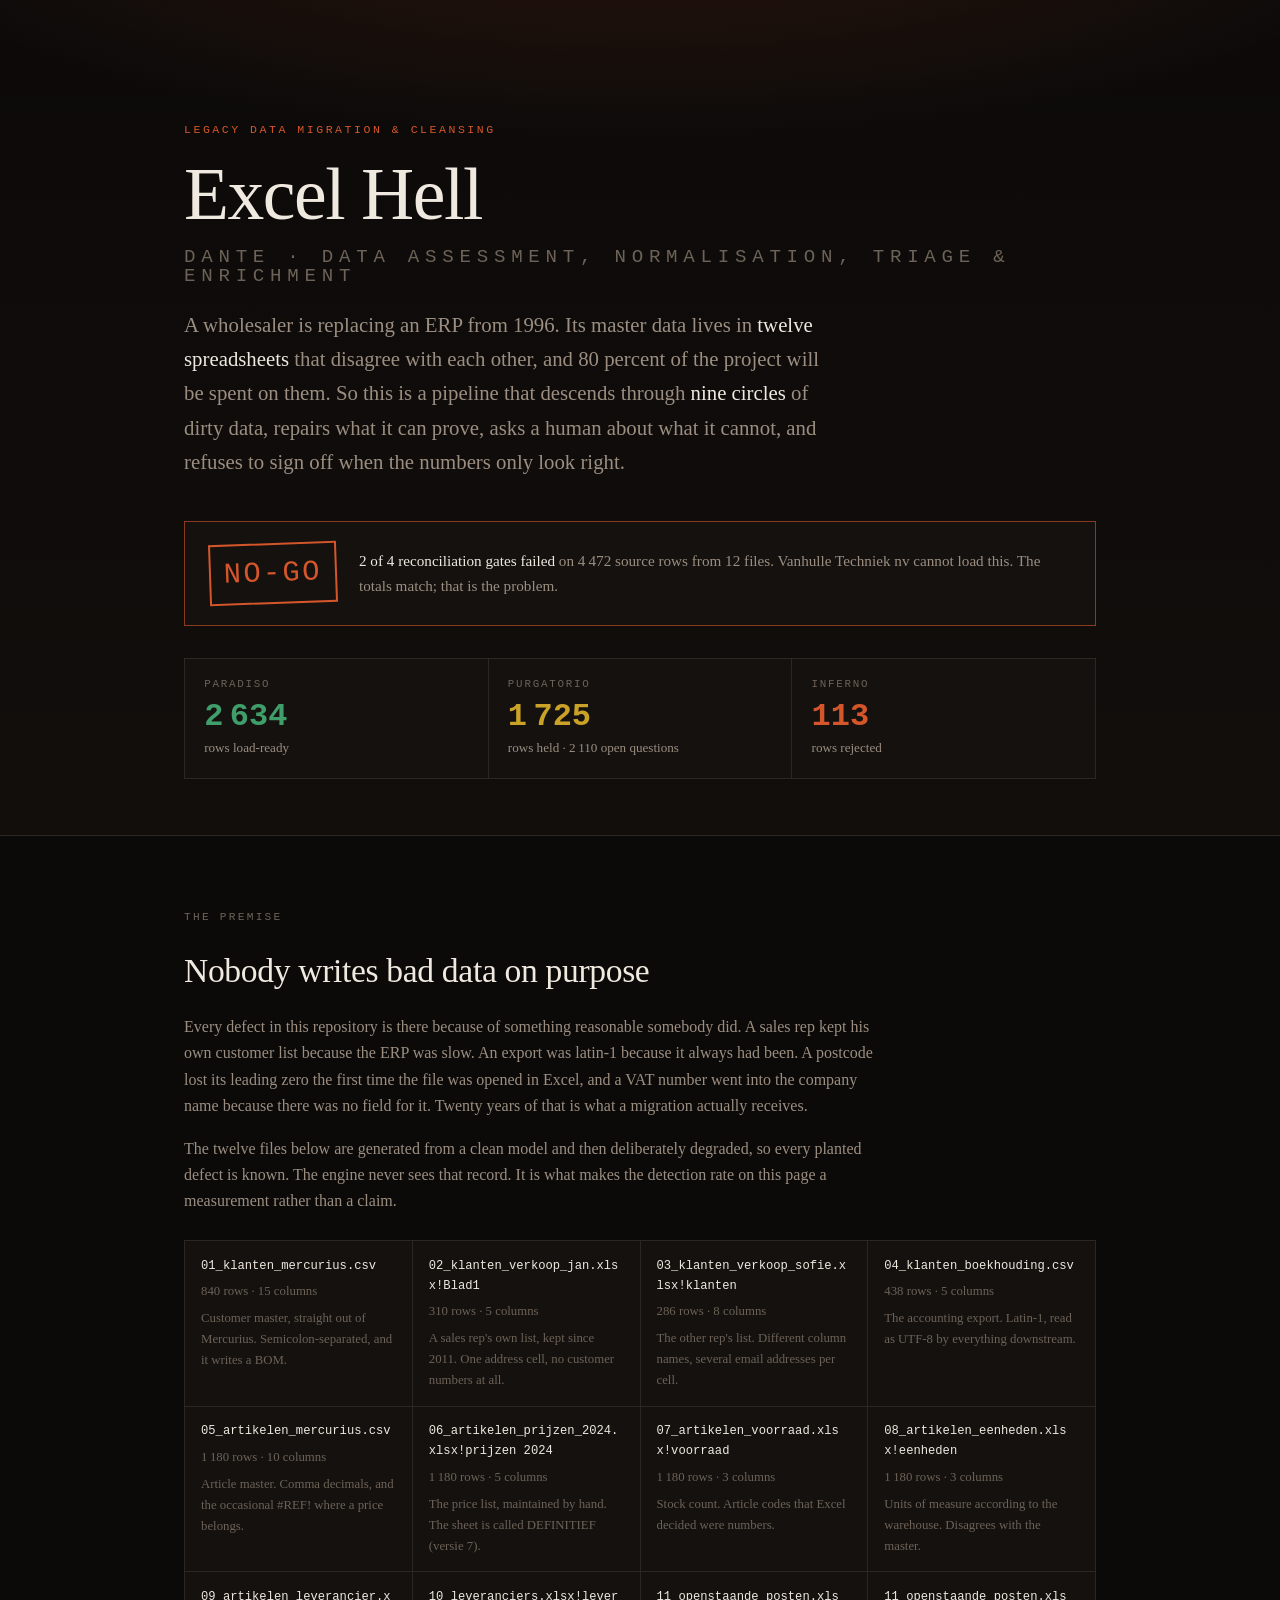
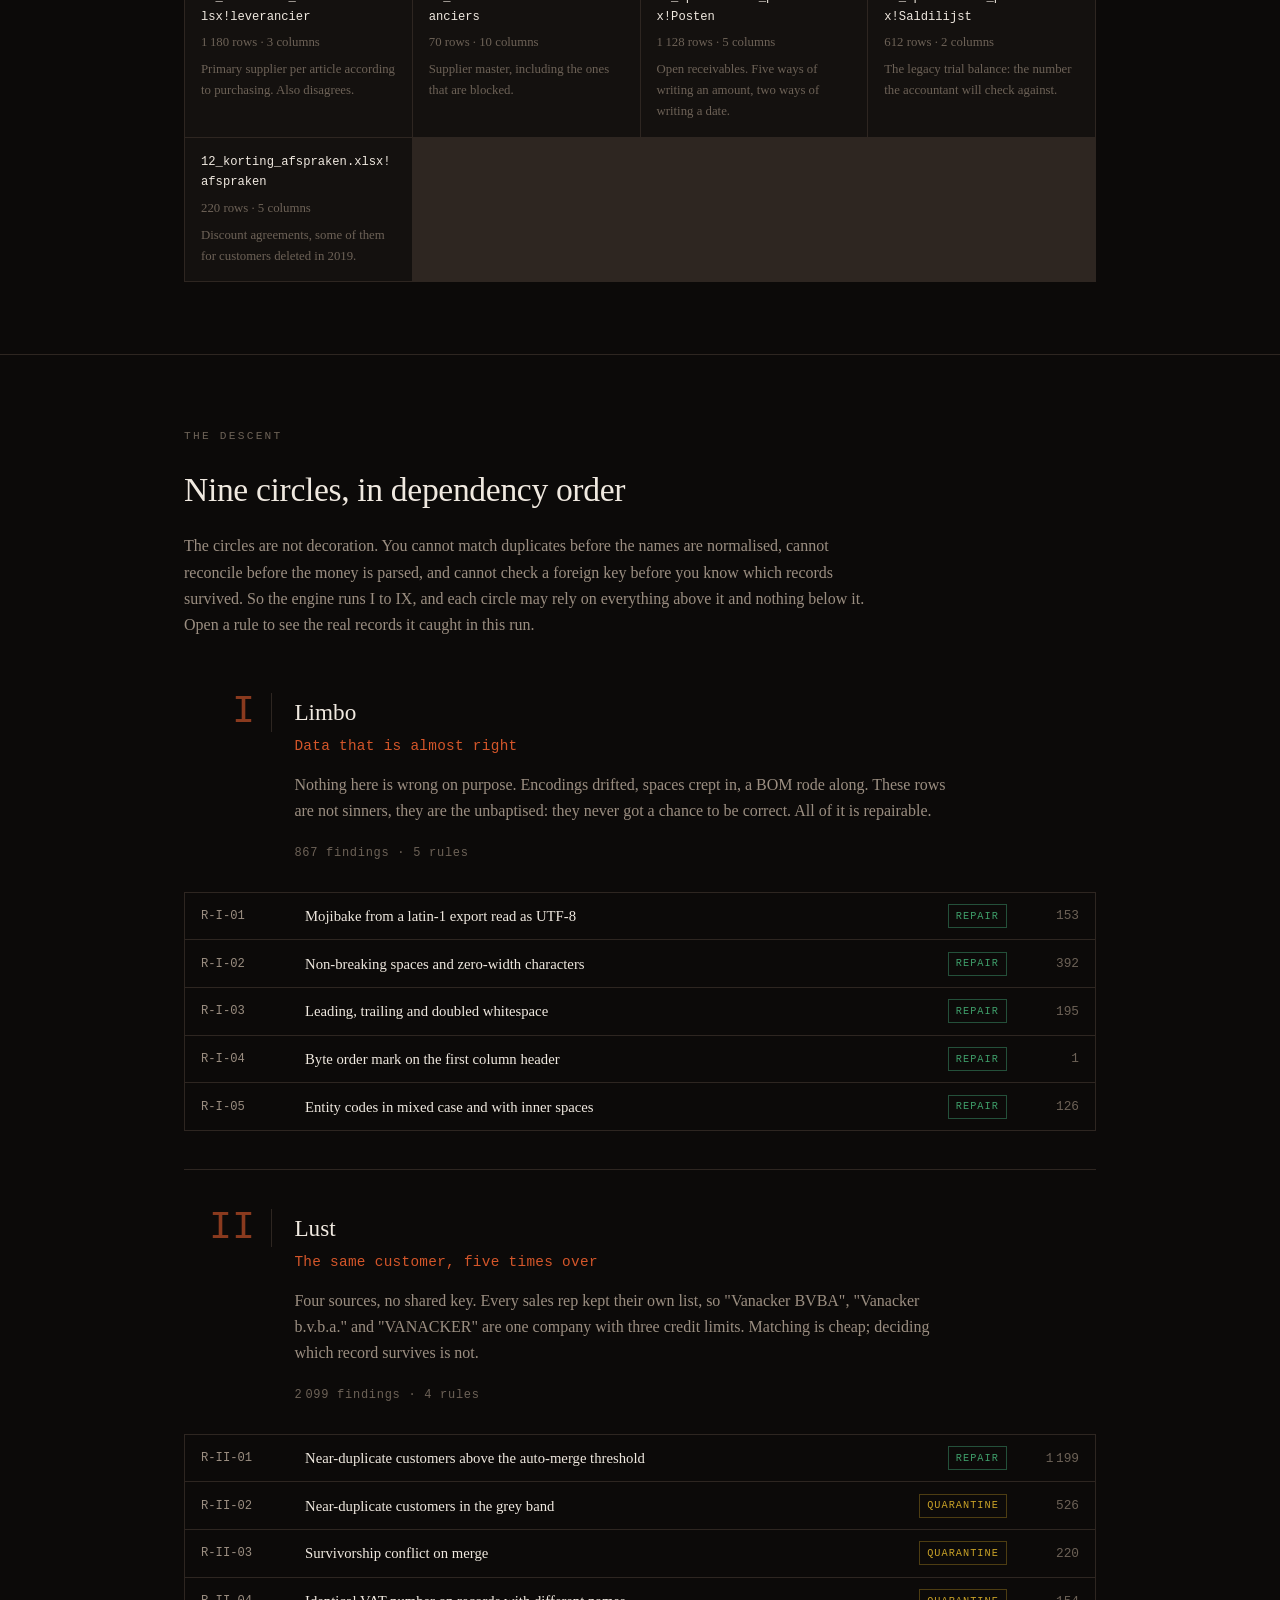
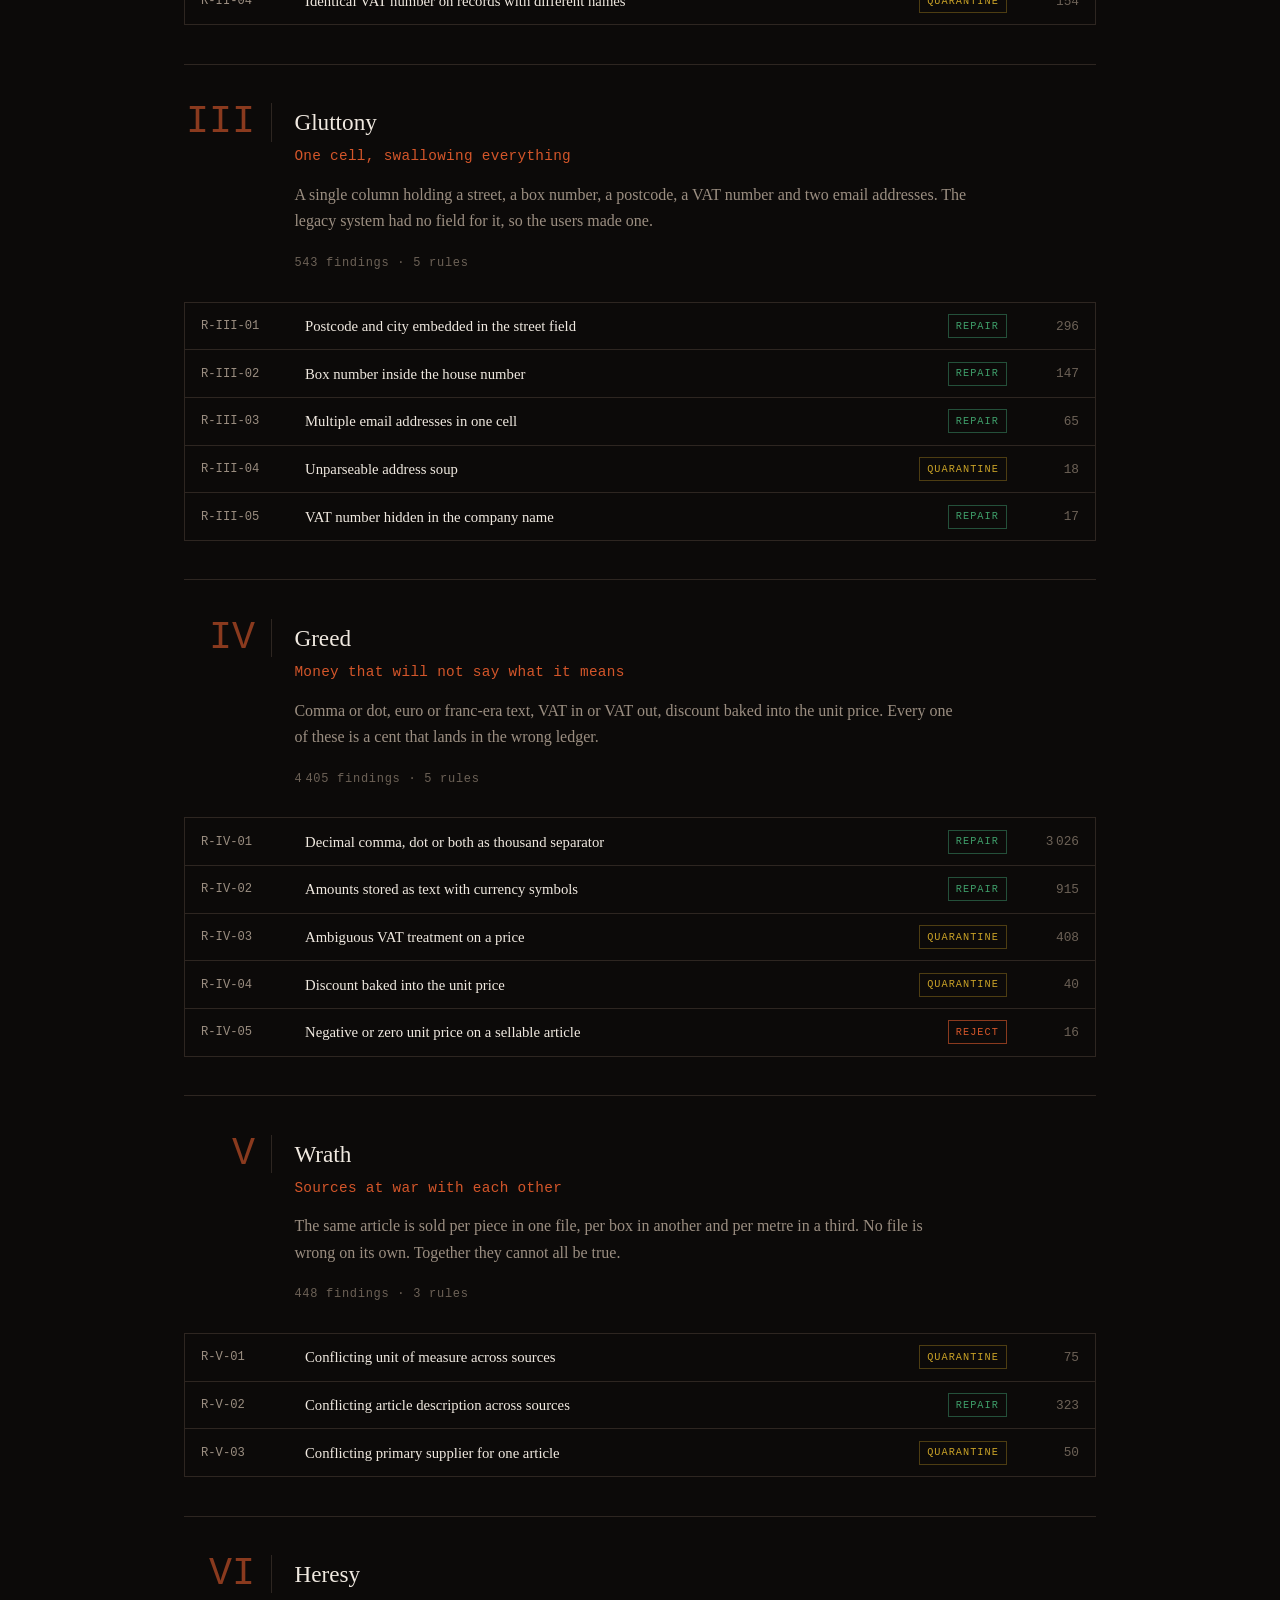
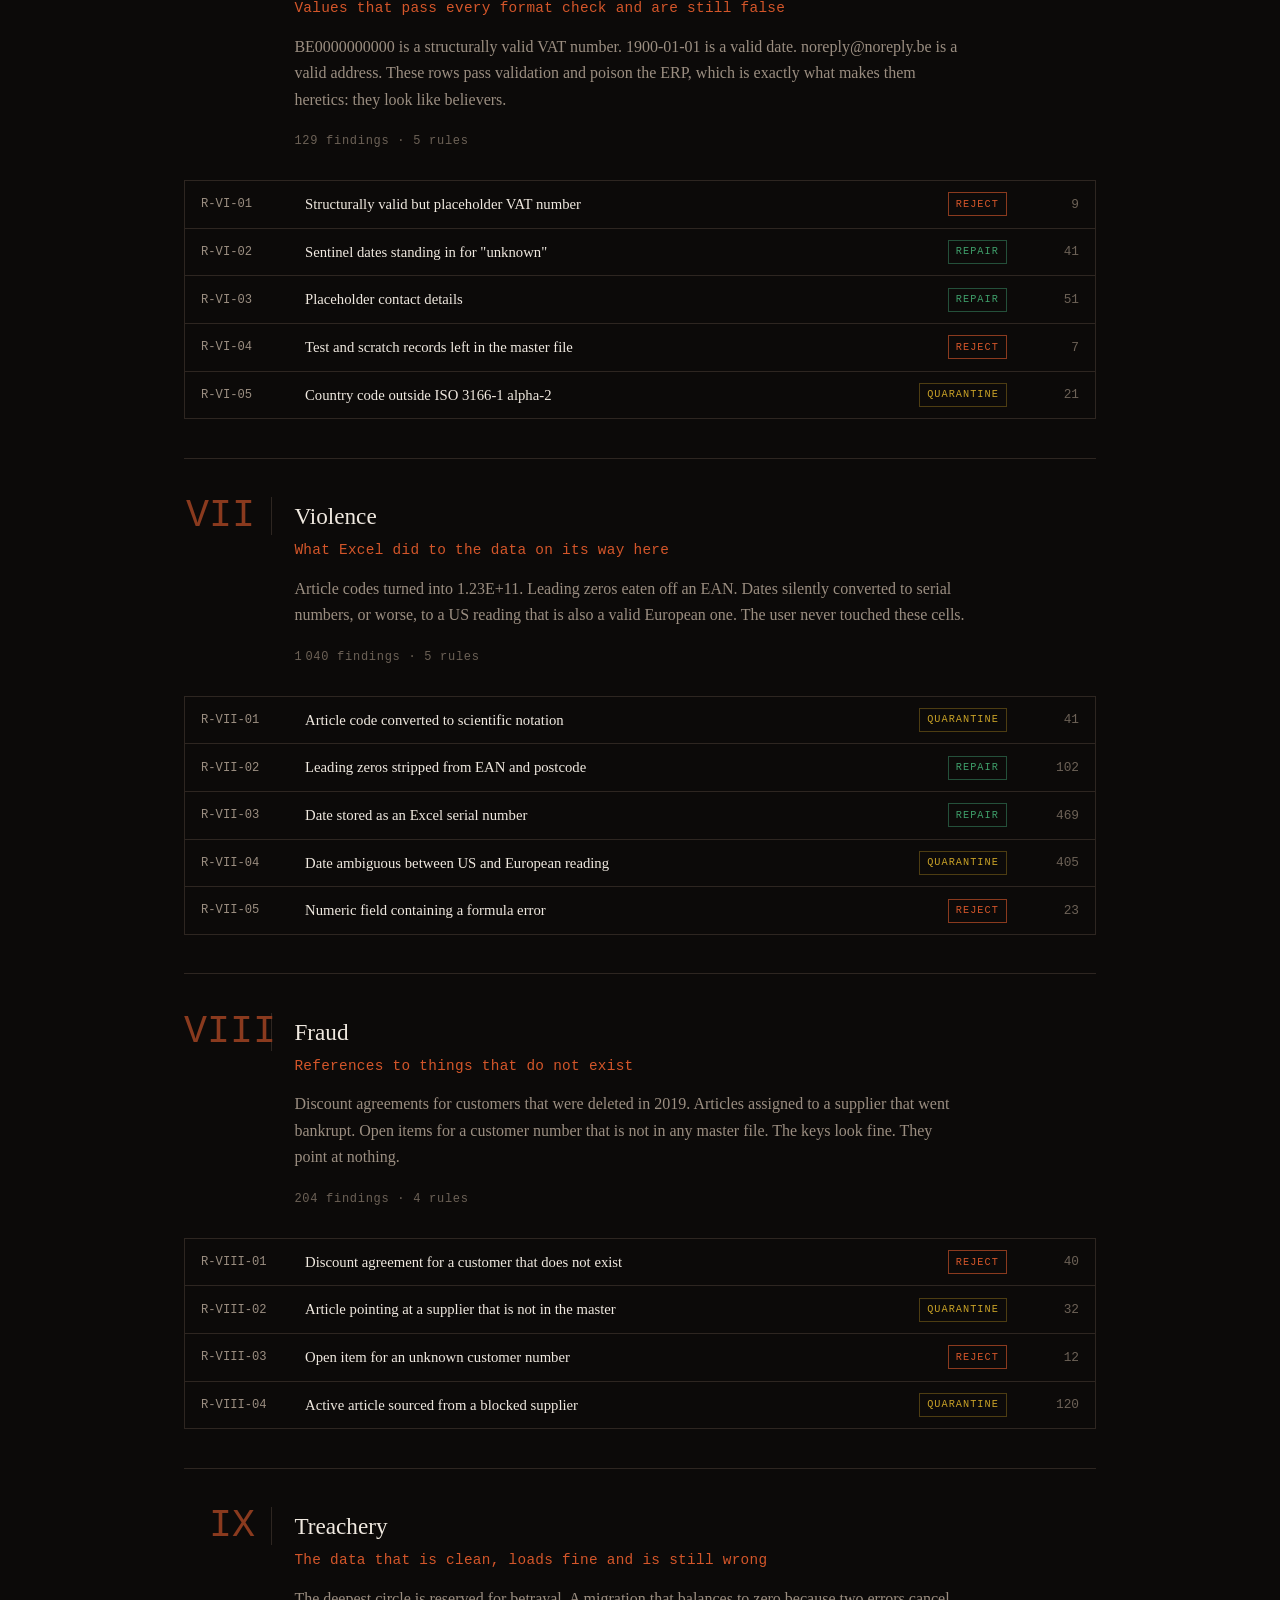
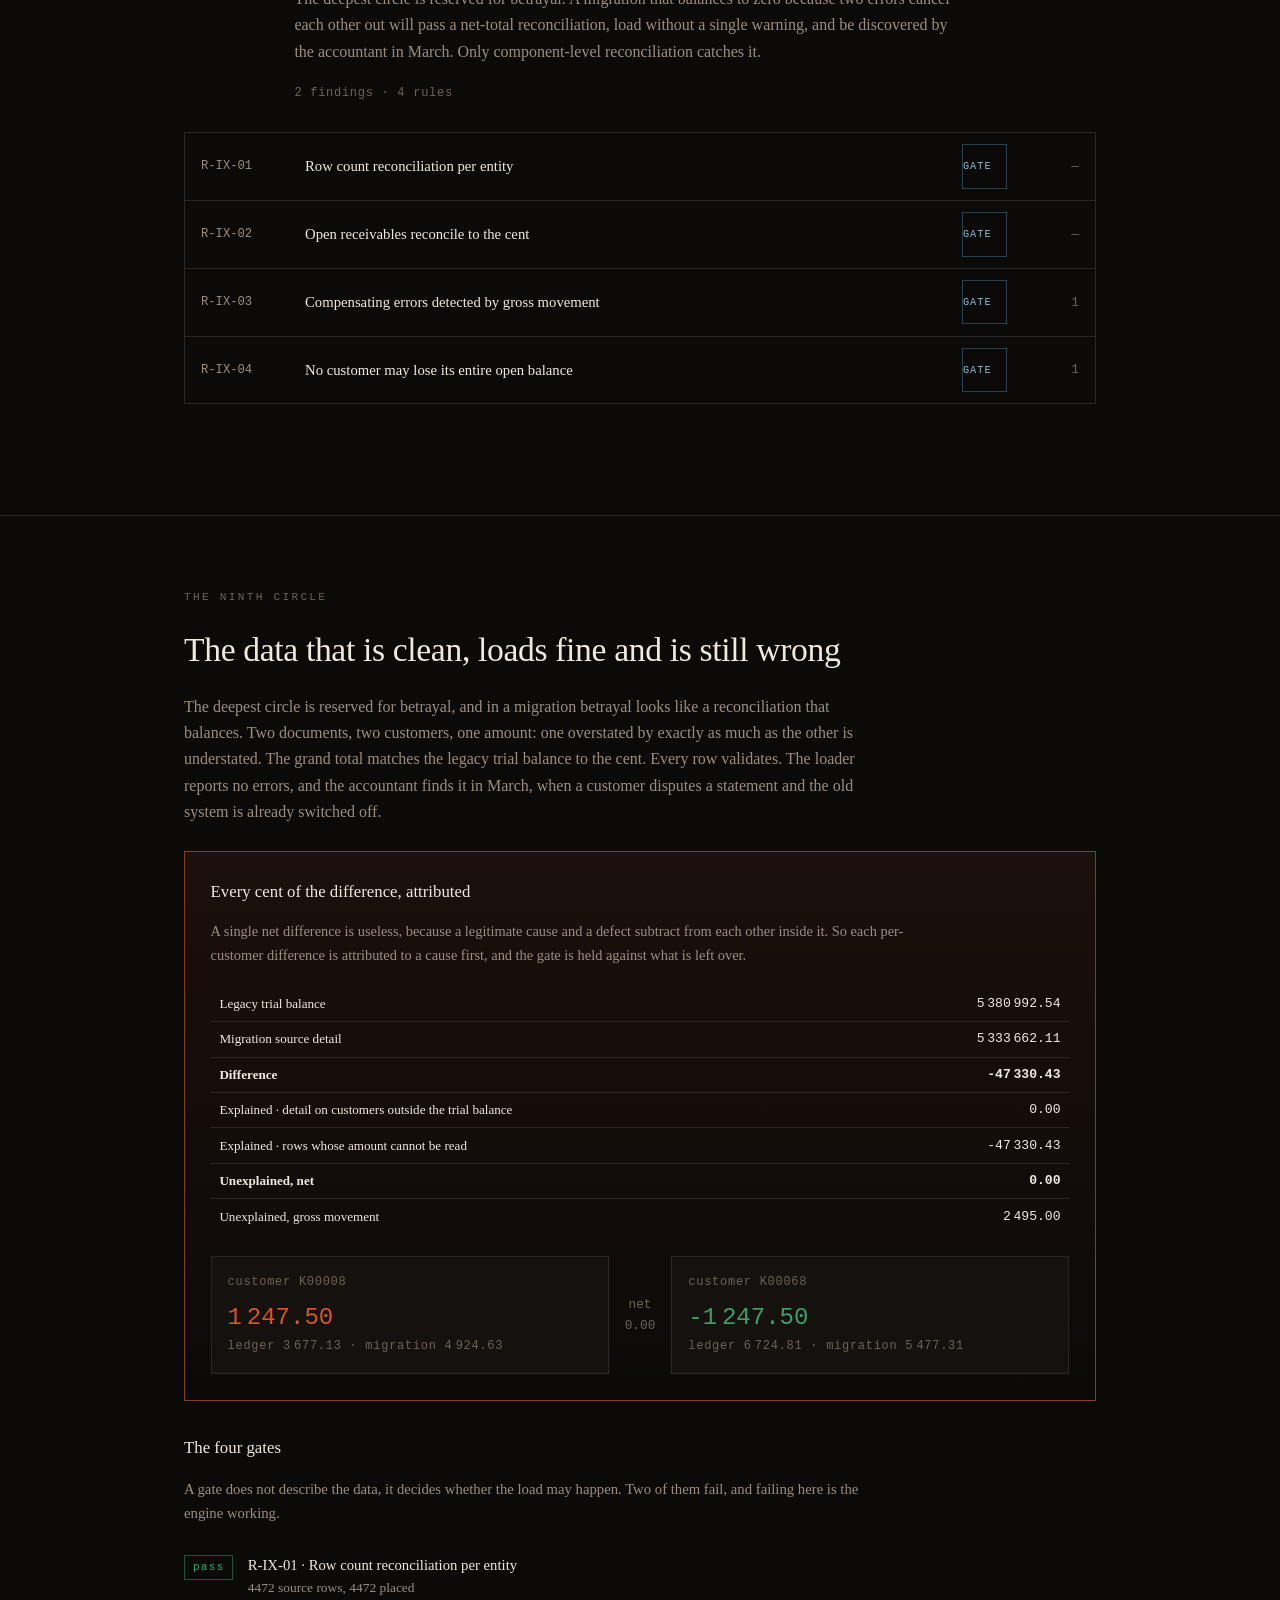
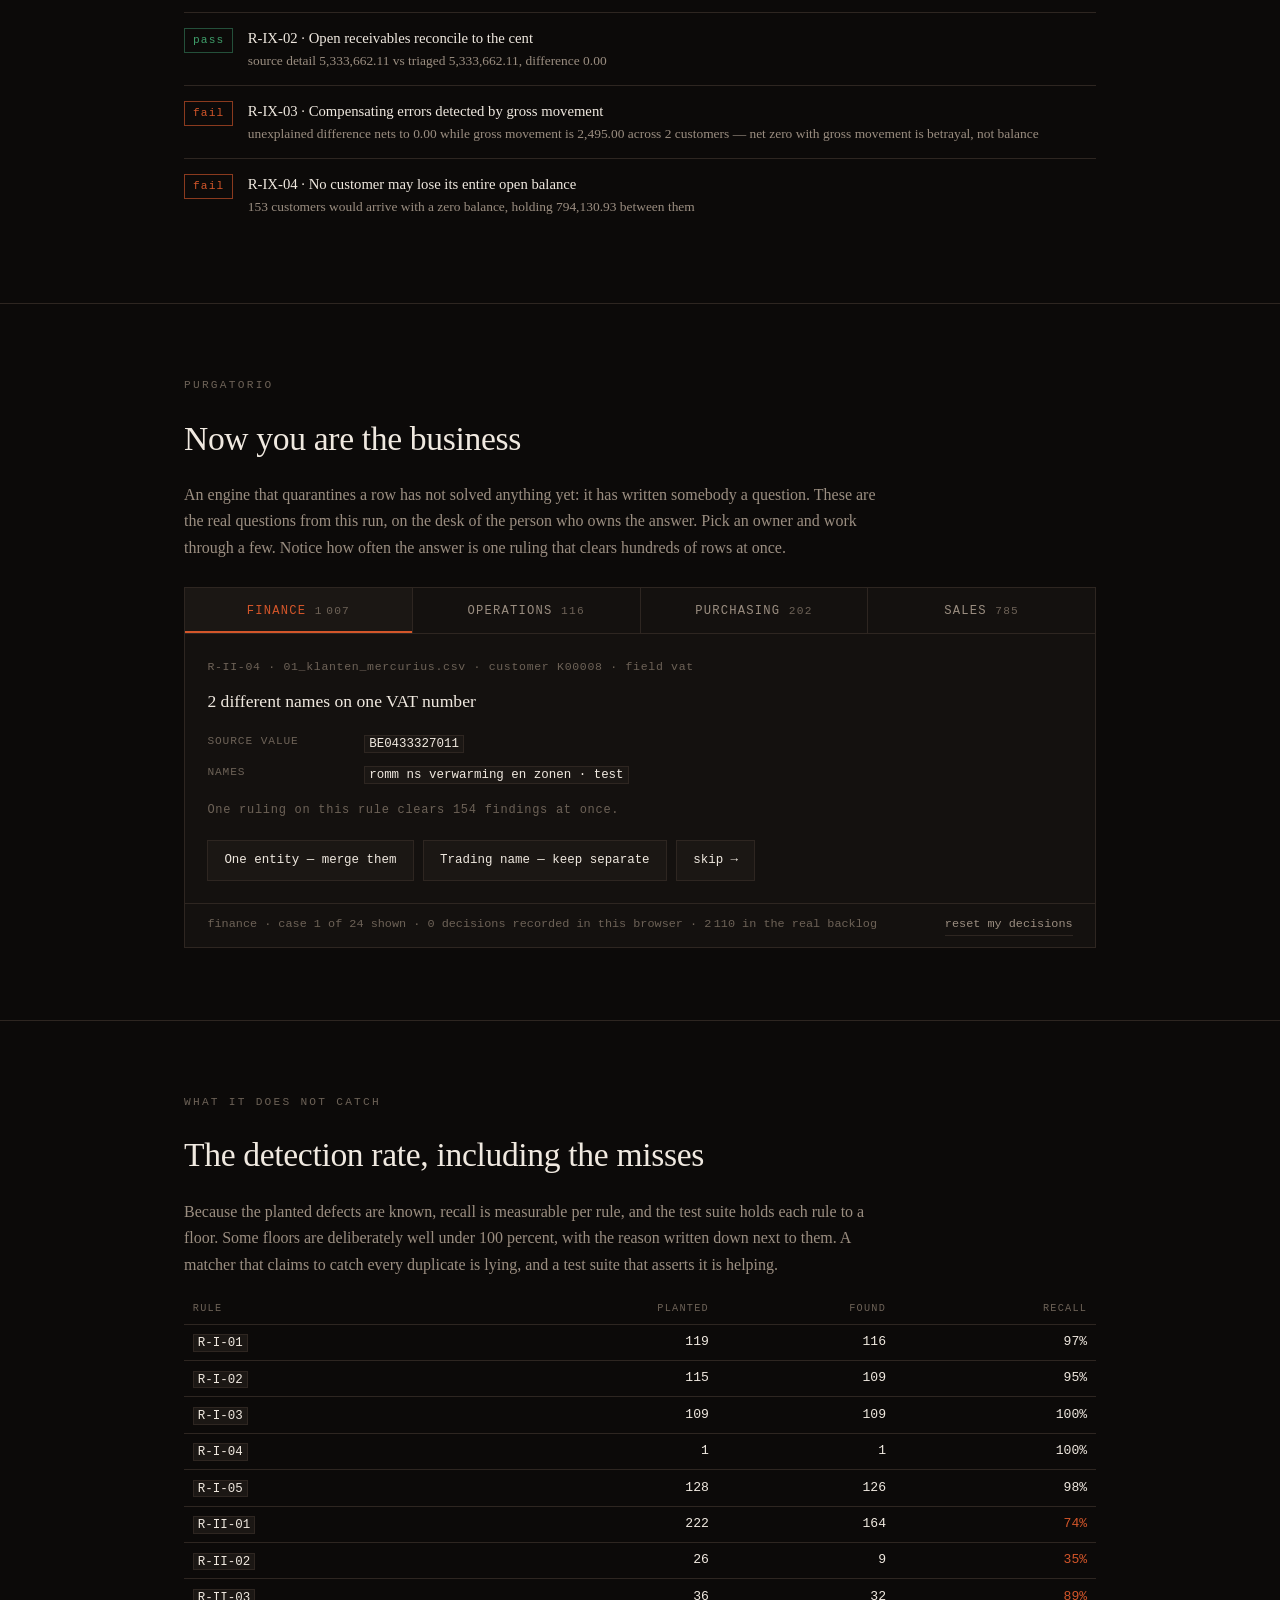
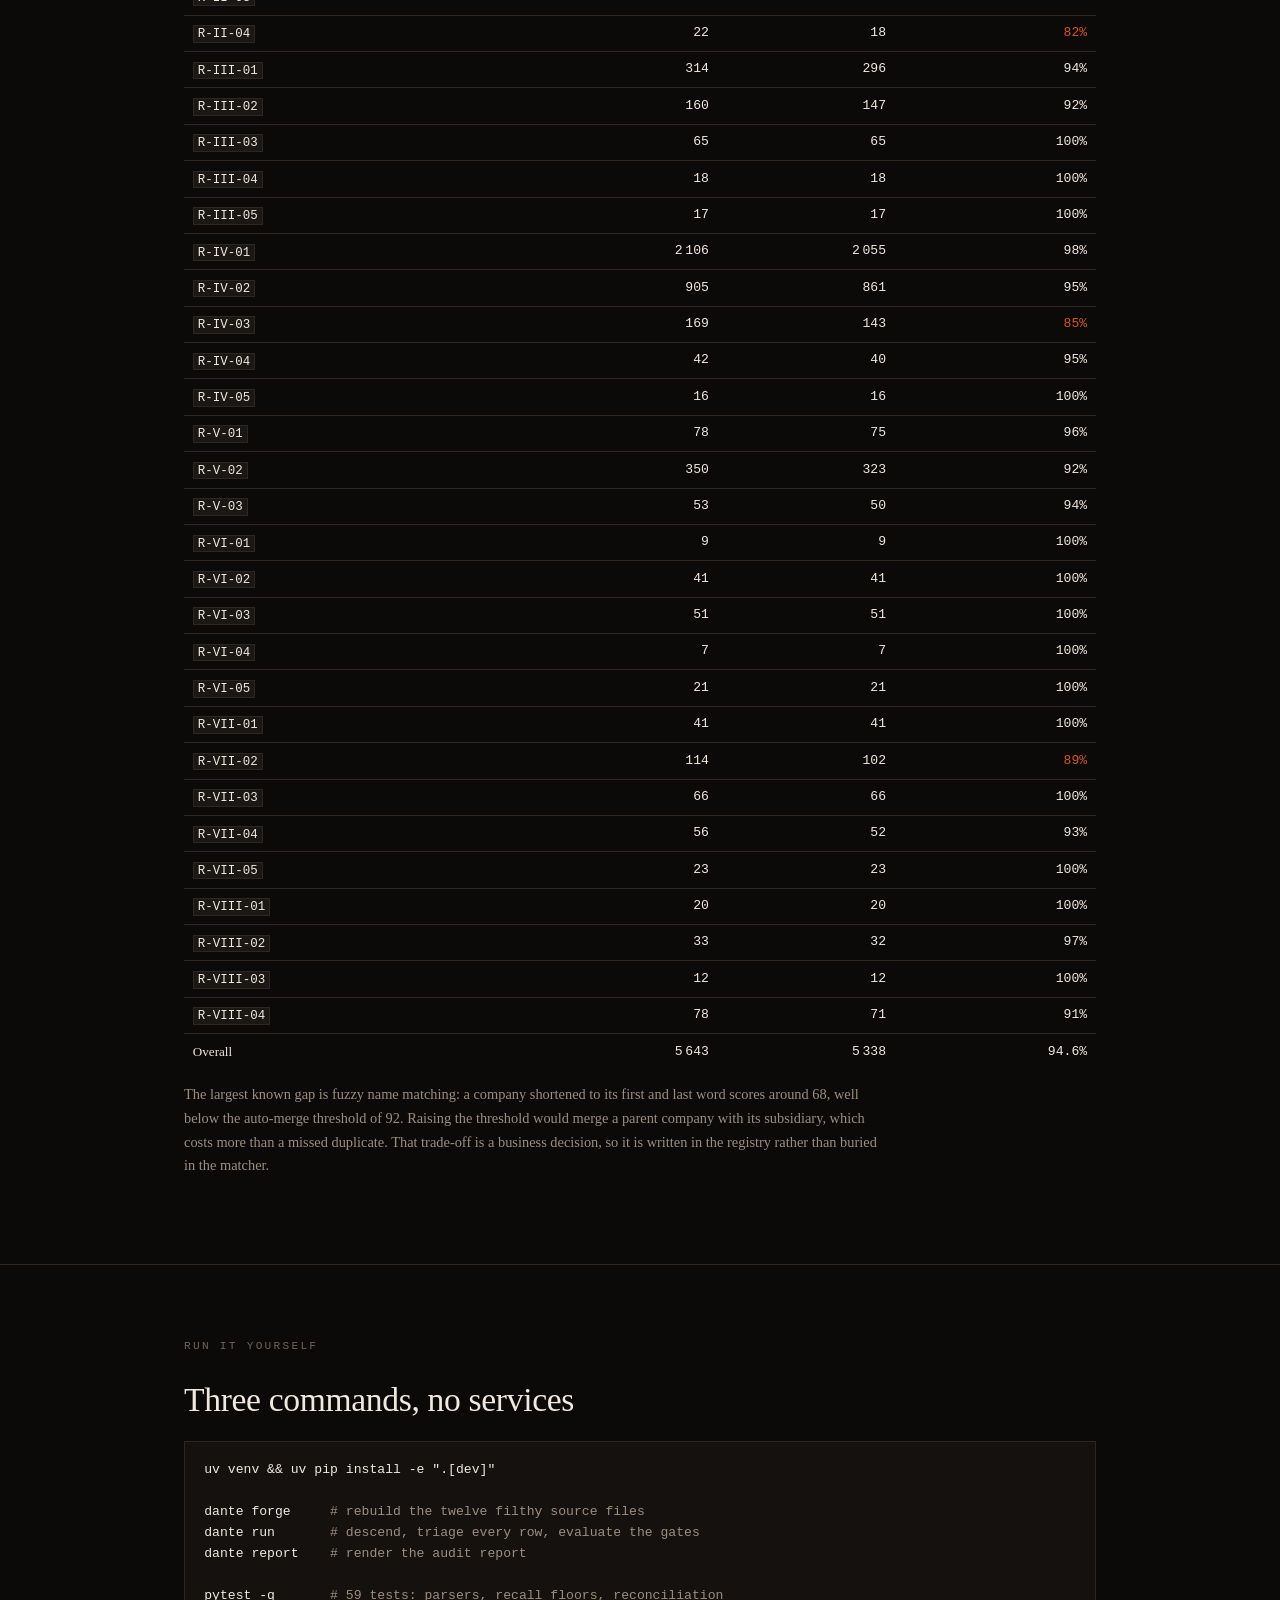
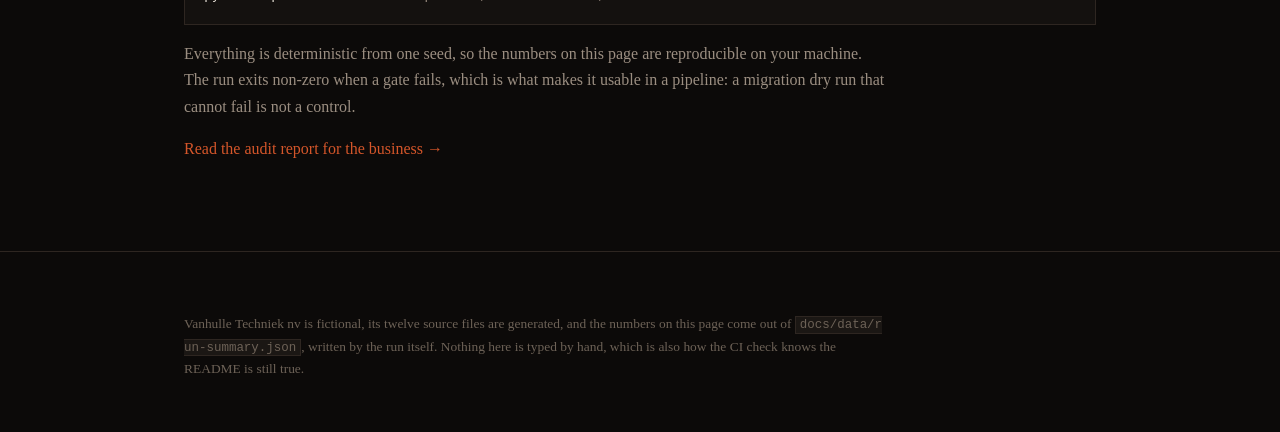
==== docs/index.html @ 79b68c9a "Excel Hell: a legacy data migration and cleansing pipeline DANTE descends through nine circles of di" ====
<!doctype html>
<html lang="en">
<head>
<meta charset="utf-8">
<meta name="viewport" content="width=device-width,initial-scale=1">
<title>Excel Hell — nine circles of dirty master data</title>
<meta name="description" content="A legacy master-data cleansing pipeline for an ERP
 migration. Twelve filthy source files, forty rules, three destinations and a
 reconciliation that refuses to sign off.">
<link rel="stylesheet" href="assets/site.css">
<link rel="icon" href="data:image/svg+xml,<svg xmlns='http://www.w3.org/2000/svg' viewBox='0 0 16 16'><text y='13' font-size='13'>🔥</text></svg>">
</head>
<body>

<header class="hero"><div class="wrap">
  <p class="eyebrow">Legacy data migration &amp; cleansing</p>
  <h1>Excel Hell<small>DANTE &middot; data assessment, normalisation, triage &amp; enrichment</small></h1>
  <p class="lede">A wholesaler is replacing an ERP from 1996. Its master data lives in
    <b>twelve spreadsheets</b> that disagree with each other, and 80&nbsp;percent of the
    project will be spent on them. So this is a pipeline that descends through
    <b>nine circles</b> of dirty data, repairs what it can prove, asks a human about what
    it cannot, and refuses to sign off when the numbers only look right.</p>

  <div class="verdict">
    <div class="stamp" id="stamp">NO-GO</div>
    <p id="verdict-text">Loading the run…</p>
  </div>

  <div class="dests">
    <div class="up"><small>Paradiso</small><b id="d-par">—</b><span>rows load-ready</span></div>
    <div class="hold"><small>Purgatorio</small><b id="d-pur">—</b><span id="d-pur-sub">rows held</span></div>
    <div class="down"><small>Inferno</small><b id="d-inf">—</b><span>rows rejected</span></div>
  </div>
</div></header>

<section id="premise"><div class="wrap">
  <p class="kicker">The premise</p>
  <h2>Nobody writes bad data on purpose</h2>
  <p class="muted">Every defect in this repository is there because of something reasonable
    somebody did. A sales rep kept his own customer list because the ERP was slow. An
    export was latin-1 because it always had been. A postcode lost its leading zero the
    first time the file was opened in Excel, and a VAT number went into the company name
    because there was no field for it. Twenty years of that is what a migration actually
    receives.</p>
  <p class="muted">The twelve files below are generated from a clean model and then
    deliberately degraded, so every planted defect is known. The engine never sees that
    record. It is what makes the detection rate on this page a measurement rather
    than a claim.</p>
  <div class="files" id="files"></div>
</div></section>

<section id="descent"><div class="wrap">
  <p class="kicker">The descent</p>
  <h2>Nine circles, in dependency order</h2>
  <p class="muted">The circles are not decoration. You cannot match duplicates before the
    names are normalised, cannot reconcile before the money is parsed, and cannot check a
    foreign key before you know which records survived. So the engine runs I to IX, and
    each circle may rely on everything above it and nothing below it. Open a rule to see
    the real records it caught in this run.</p>
  <div id="circles"></div>
</div></section>

<section id="ninth"><div class="wrap">
  <p class="kicker">The ninth circle</p>
  <h2>The data that is clean, loads fine and is still wrong</h2>
  <p class="muted">The deepest circle is reserved for betrayal, and in a migration betrayal
    looks like a reconciliation that balances. Two documents, two customers, one amount:
    one overstated by exactly as much as the other is understated. The grand total matches
    the legacy trial balance to the cent. Every row validates. The loader reports no
    errors, and the accountant finds it in March, when a customer disputes a statement and
    the old system is already switched off.</p>

  <div class="betrayal">
    <h3 style="margin-top:0">Every cent of the difference, attributed</h3>
    <p class="muted" style="font-size:.9rem">A single net difference is useless, because a
      legitimate cause and a defect subtract from each other inside it. So each
      per-customer difference is attributed to a cause first, and the gate is held against
      what is left over.</p>
    <table class="waterfall" id="waterfall"></table>
    <div class="pair" id="pair"></div>
  </div>

  <h3>The four gates</h3>
  <p class="muted" style="font-size:.92rem">A gate does not describe the data, it decides
    whether the load may happen. Two of them fail, and failing here is the engine
    working.</p>
  <div id="gates"></div>
</div></section>

<section id="desk"><div class="wrap">
  <p class="kicker">Purgatorio</p>
  <h2>Now you are the business</h2>
  <p class="muted">An engine that quarantines a row has not solved anything yet: it has
    written somebody a question. These are the real questions from this run, on the desk
    of the person who owns the answer. Pick an owner and work through a few. Notice how
    often the answer is one ruling that clears hundreds of rows at once.</p>

  <div class="desk">
    <div class="owners" id="owners" role="tablist"></div>
    <div class="case" id="case"></div>
    <div class="progress">
      <span id="progress-text">—</span>
      <button id="reset" type="button">reset my decisions</button>
    </div>
  </div>
</div></section>

<section id="honest"><div class="wrap">
  <p class="kicker">What it does not catch</p>
  <h2>The detection rate, including the misses</h2>
  <p class="muted">Because the planted defects are known, recall is measurable per rule,
    and the test suite holds each rule to a floor. Some floors are deliberately well under
    100 percent, with the reason written down next to them. A matcher that claims to catch
    every duplicate is lying, and a test suite that asserts it is helping.</p>
  <table id="recall"></table>
  <p class="muted" style="font-size:.9rem">The largest known gap is fuzzy name matching: a
    company shortened to its first and last word scores around 68, well below the
    auto-merge threshold of 92. Raising the threshold would merge a parent company with
    its subsidiary, which costs more than a missed duplicate. That trade-off is a business
    decision, so it is written in the registry rather than buried in the matcher.</p>
</div></section>

<section id="run"><div class="wrap">
  <p class="kicker">Run it yourself</p>
  <h2>Three commands, no services</h2>
  <pre><b>uv venv &amp;&amp; uv pip install -e ".[dev]"</b>

<b>dante forge</b>     <span># rebuild the twelve filthy source files</span>
<b>dante run</b>       <span># descend, triage every row, evaluate the gates</span>
<b>dante report</b>    <span># render the audit report</span>

<b>pytest -q</b>       <span># 59 tests: parsers, recall floors, reconciliation</span></pre>
  <p class="muted">Everything is deterministic from one seed, so the numbers on this page
    are reproducible on your machine. The run exits non-zero when a gate fails, which is
    what makes it usable in a pipeline: a migration dry run that cannot fail is not a
    control.</p>
  <p><a href="audit-report.html">Read the audit report for the business &rarr;</a></p>
</div></section>

<footer><div class="wrap">
  <p>Vanhulle Techniek nv is fictional, its twelve source files are generated, and the
    numbers on this page come out of <code>docs/data/run-summary.json</code>, written by
    the run itself. Nothing here is typed by hand, which is also how the CI check knows
    the README is still true.</p>
</div></footer>

<script src="assets/site.js"></script>
</body>
</html>
---- docs/assets/site.css ----
/* The descent. Nine circles, getting warmer and worse as you go down. */
:root{
  --bg:#0c0a09; --panel:#14110f; --panel2:#1b1714; --line:#2e2621;
  --ink:#f0e9e0; --mut:#9b8e81; --dim:#6d6257;
  --ember:#d4562a; --ember-dim:#8a3a1e; --gold:#c9a227; --good:#3f9e6a;
  --mono:ui-monospace,SFMono-Regular,"SF Mono",Menlo,Consolas,monospace;
  --serif:"Iowan Old Style",Palatino,"Palatino Linotype",Georgia,serif;
}
*{box-sizing:border-box}
html{scroll-behavior:smooth}
body{
  margin:0;background:var(--bg);color:var(--ink);
  font:16px/1.65 var(--serif);
  -webkit-font-smoothing:antialiased;
}
a{color:var(--ember);text-decoration:none;border-bottom:1px solid transparent}
a:hover{border-bottom-color:var(--ember)}
.wrap{max-width:60rem;margin:0 auto;padding:0 24px}
.mono{font-family:var(--mono)}
.num{font-variant-numeric:tabular-nums;font-family:var(--mono)}

/* ── hero ─────────────────────────────────────────────────────────── */
header.hero{
  padding:clamp(60px,10vw,120px) 0 56px;
  background:
    radial-gradient(1200px 400px at 50% -140px,rgba(212,86,42,.18),transparent 70%),
    linear-gradient(180deg,#0c0a09,#120e0c);
  border-bottom:1px solid var(--line);
}
.eyebrow{
  font-family:var(--mono);font-size:.72rem;letter-spacing:.22em;text-transform:uppercase;
  color:var(--ember);margin:0 0 1.2rem;
}
h1{
  font-size:clamp(2.6rem,7vw,4.6rem);line-height:.98;margin:0 0 .5rem;
  letter-spacing:-.02em;font-weight:400;
}
h1 small{display:block;font-size:.26em;letter-spacing:.3em;color:var(--dim);
  text-transform:uppercase;font-family:var(--mono);margin-top:1.1rem}
.lede{font-size:clamp(1.05rem,2vw,1.3rem);color:var(--mut);max-width:40rem;margin:1.4rem 0 0}
.lede b{color:var(--ink);font-weight:400}

/* ── verdict ──────────────────────────────────────────────────────── */
.verdict{
  margin:2.6rem 0 0;border:1px solid var(--ember-dim);background:var(--panel);
  display:grid;grid-template-columns:auto 1fr;gap:1.4rem;padding:1.3rem 1.5rem;align-items:center;
}
.verdict .stamp{
  font-family:var(--mono);font-size:1.8rem;letter-spacing:.08em;color:var(--ember);
  border:2px solid var(--ember);padding:.3rem .8rem;transform:rotate(-2deg);
}
.verdict p{margin:0;color:var(--mut);font-size:.95rem}
.verdict p b{color:var(--ink);font-weight:400}

/* ── the three destinations ───────────────────────────────────────── */
.dests{display:grid;grid-template-columns:repeat(3,1fr);gap:1px;background:var(--line);
  border:1px solid var(--line);margin:2rem 0 0}
.dests div{background:var(--panel);padding:1.1rem 1.2rem}
.dests b{display:block;font-size:2rem;font-variant-numeric:tabular-nums;
  font-family:var(--mono);line-height:1.1}
.dests small{display:block;font-family:var(--mono);font-size:.68rem;letter-spacing:.16em;
  text-transform:uppercase;color:var(--dim);margin-bottom:.3rem}
.dests span{color:var(--mut);font-size:.82rem}
.dests .up b{color:var(--good)} .dests .hold b{color:var(--gold)} .dests .down b{color:var(--ember)}

/* ── sections ─────────────────────────────────────────────────────── */
section{padding:72px 0;border-bottom:1px solid var(--line)}
h2{font-size:clamp(1.5rem,3.4vw,2.1rem);margin:0 0 .4em;font-weight:400;letter-spacing:-.01em}
h3{font-size:1.05rem;margin:2em 0 .5em;font-weight:400}
.kicker{font-family:var(--mono);font-size:.7rem;letter-spacing:.2em;text-transform:uppercase;
  color:var(--dim);margin:0 0 1rem}
p{max-width:44rem}
.muted{color:var(--mut)}

/* ── the twelve files ─────────────────────────────────────────────── */
.files{display:grid;grid-template-columns:repeat(auto-fill,minmax(14rem,1fr));
  gap:1px;background:var(--line);border:1px solid var(--line);margin-top:1.6rem}
.file{background:var(--panel);padding:.9rem 1rem}
.file .fn{font-family:var(--mono);font-size:.76rem;color:var(--ink);word-break:break-all}
.file .fd{color:var(--dim);font-size:.8rem;margin-top:.35rem}

/* ── circle list ──────────────────────────────────────────────────── */
.circle{border-top:1px solid var(--line);padding:2.4rem 0}
.circle:first-of-type{border-top:0}
.circle-head{display:grid;grid-template-columns:5.5rem 1fr;gap:1.4rem;align-items:start}
.roman{
  font-family:var(--mono);font-size:2.4rem;line-height:1;color:var(--ember-dim);
  border-right:1px solid var(--line);padding-right:1rem;text-align:right;
}
.circle h3{margin:0 0 .25rem;font-size:1.45rem}
.sin{color:var(--ember);font-size:.9rem;font-family:var(--mono);letter-spacing:.02em;
  margin:0 0 .8rem}
.circle .desc{color:var(--mut);margin:0 0 1.2rem;max-width:42rem}
.tally{font-family:var(--mono);font-size:.75rem;color:var(--dim);letter-spacing:.06em}

/* ── rules ────────────────────────────────────────────────────────── */
.rules{margin-top:1rem;border:1px solid var(--line)}
.rule{border-bottom:1px solid var(--line)}
.rule:last-child{border-bottom:0}
.rule > button{
  all:unset;box-sizing:border-box;display:grid;grid-template-columns:5.5rem 1fr auto auto;gap:1rem;
  width:100%;padding:.7rem 1rem;cursor:pointer;align-items:center;
  font-family:var(--serif);font-size:.92rem;
}
.rule > button:hover{background:var(--panel2)}
.rule > button:focus-visible{outline:2px solid var(--ember);outline-offset:-2px}
.rid{font-family:var(--mono);font-size:.76rem;color:var(--mut)}
.tag{font-family:var(--mono);font-size:.64rem;letter-spacing:.1em;text-transform:uppercase;
  padding:.16rem .45rem;border:1px solid var(--line);color:var(--mut);white-space:nowrap}
.tag.repair{color:var(--good);border-color:#24503a}
.tag.quarantine{color:var(--gold);border-color:#4d3d12}
.tag.reject{color:var(--ember);border-color:var(--ember-dim)}
.tag.gate{color:#8fb7d4;border-color:#28414f}
.cnt{font-family:var(--mono);font-size:.8rem;color:var(--dim);min-width:3.5rem;text-align:right}
.rule-body{display:none;padding:0 1rem 1.2rem;background:var(--panel)}
.rule.open .rule-body{display:block}
.rule.open > button{background:var(--panel2)}
.why{color:var(--mut);font-size:.9rem;margin:.2rem 0 1rem;max-width:44rem;
  border-left:2px solid var(--ember-dim);padding-left:.9rem}

/* ── evidence tables ──────────────────────────────────────────────── */
table{width:100%;border-collapse:collapse;font-size:.82rem}
th,td{text-align:left;padding:.4rem .55rem;border-bottom:1px solid var(--line);
  vertical-align:top}
th{font-family:var(--mono);font-size:.64rem;letter-spacing:.12em;text-transform:uppercase;
  color:var(--dim);font-weight:400}
td.r,th.r{text-align:right;font-variant-numeric:tabular-nums;font-family:var(--mono)}
tbody tr:last-child td{border-bottom:0}
code{font-family:var(--mono);font-size:.78rem;background:var(--panel2);
  border:1px solid var(--line);padding:.06em .32em;word-break:break-all}
.was{color:var(--ember)} .now{color:var(--good)} .arrow{color:var(--dim);padding:0 .3rem}

/* ── the ninth circle ─────────────────────────────────────────────── */
.betrayal{border:1px solid var(--ember-dim);background:
  linear-gradient(180deg,rgba(212,86,42,.07),transparent);padding:1.6rem;margin:1.6rem 0}
.waterfall{margin:1.2rem 0 0}
.waterfall tr.sum td{border-top:1px solid var(--line);font-weight:600}
.pair{display:grid;grid-template-columns:1fr auto 1fr;gap:1rem;align-items:center;
  margin:1.4rem 0 0}
.pair .side{background:var(--panel);border:1px solid var(--line);padding:1rem}
.pair .side .num{font-size:1.5rem;display:block;margin-top:.3rem}
.pair .plus .num{color:var(--ember)} .pair .minus .num{color:var(--good)}
.pair .eq{font-family:var(--mono);color:var(--dim);font-size:.8rem;text-align:center}
.gate{display:grid;grid-template-columns:auto 1fr;gap:.9rem;padding:.8rem 0;
  border-bottom:1px solid var(--line);align-items:baseline}
.gate:last-child{border-bottom:0}
.gate .mark{font-family:var(--mono);font-size:.7rem;letter-spacing:.1em;padding:.14rem .5rem;
  border:1px solid}
.gate .mark.ok{color:var(--good);border-color:#24503a}
.gate .mark.no{color:var(--ember);border-color:var(--ember-dim)}
.gate .what{font-size:.92rem} .gate .what small{display:block;color:var(--mut);font-size:.84rem}

/* ── quarantine desk ──────────────────────────────────────────────── */
.desk{border:1px solid var(--line);background:var(--panel);margin-top:1.6rem}
.owners{display:flex;flex-wrap:wrap;gap:1px;background:var(--line);border-bottom:1px solid var(--line)}
.owners button{all:unset;box-sizing:border-box;flex:1 1 8rem;padding:.8rem 1rem;background:var(--panel);
  cursor:pointer;font-family:var(--mono);font-size:.76rem;letter-spacing:.1em;
  text-transform:uppercase;color:var(--mut);text-align:center}
.owners button[aria-selected="true"]{background:var(--panel2);color:var(--ember);
  box-shadow:inset 0 -2px 0 var(--ember)}
.owners button:hover{color:var(--ink)}
.owners .n{font-family:var(--mono);color:var(--dim);font-size:.7rem}
.case{padding:1.4rem}
.case .meta{font-family:var(--mono);font-size:.72rem;color:var(--dim);letter-spacing:.06em;
  margin-bottom:.7rem}
.case h4{margin:0 0 .5rem;font-size:1.1rem;font-weight:400}
.case .ev{margin:1rem 0;display:grid;gap:.5rem}
.case .ev div{display:grid;grid-template-columns:9rem 1fr;gap:.8rem;font-size:.86rem}
.case .ev dt{font-family:var(--mono);font-size:.7rem;letter-spacing:.08em;
  text-transform:uppercase;color:var(--dim)}
.choices{display:flex;flex-wrap:wrap;gap:.6rem;margin-top:1.2rem}
.choices button{all:unset;box-sizing:border-box;cursor:pointer;padding:.55rem 1rem;border:1px solid var(--line);
  font-family:var(--mono);font-size:.78rem;color:var(--ink);background:var(--panel2)}
.choices button:hover{border-color:var(--ember);color:var(--ember)}
.choices button:focus-visible{outline:2px solid var(--ember);outline-offset:2px}
.progress{padding:.7rem 1.4rem;border-top:1px solid var(--line);font-family:var(--mono);
  font-size:.74rem;color:var(--dim);display:flex;justify-content:space-between;gap:1rem}
.progress button{all:unset;box-sizing:border-box;cursor:pointer;color:var(--mut);border-bottom:1px solid var(--line)}
.progress button:hover{color:var(--ember)}

/* ── run it ───────────────────────────────────────────────────────── */
pre{background:var(--panel);border:1px solid var(--line);padding:1.1rem 1.2rem;
  overflow-x:auto;font-family:var(--mono);font-size:.82rem;line-height:1.6;color:var(--mut)}
pre b{color:var(--ink);font-weight:400}
footer{padding:48px 0 72px;color:var(--dim);font-size:.84rem}
footer p{max-width:44rem}

@media (max-width:640px){
  .dests{grid-template-columns:1fr}
  .circle-head{grid-template-columns:1fr;gap:.6rem}
  .roman{border-right:0;text-align:left;padding:0}
  .rule > button{grid-template-columns:1fr auto;gap:.5rem;row-gap:.3rem}
  .rule > button .rid{grid-column:1/-1}
  .pair{grid-template-columns:1fr}
  .verdict{grid-template-columns:1fr}
  .case .ev div{grid-template-columns:1fr}
}
@media (prefers-reduced-motion:no-preference){
  .circle{animation:rise .6s both}
  @keyframes rise{from{opacity:0;transform:translateY(12px)}to{opacity:1;transform:none}}
}
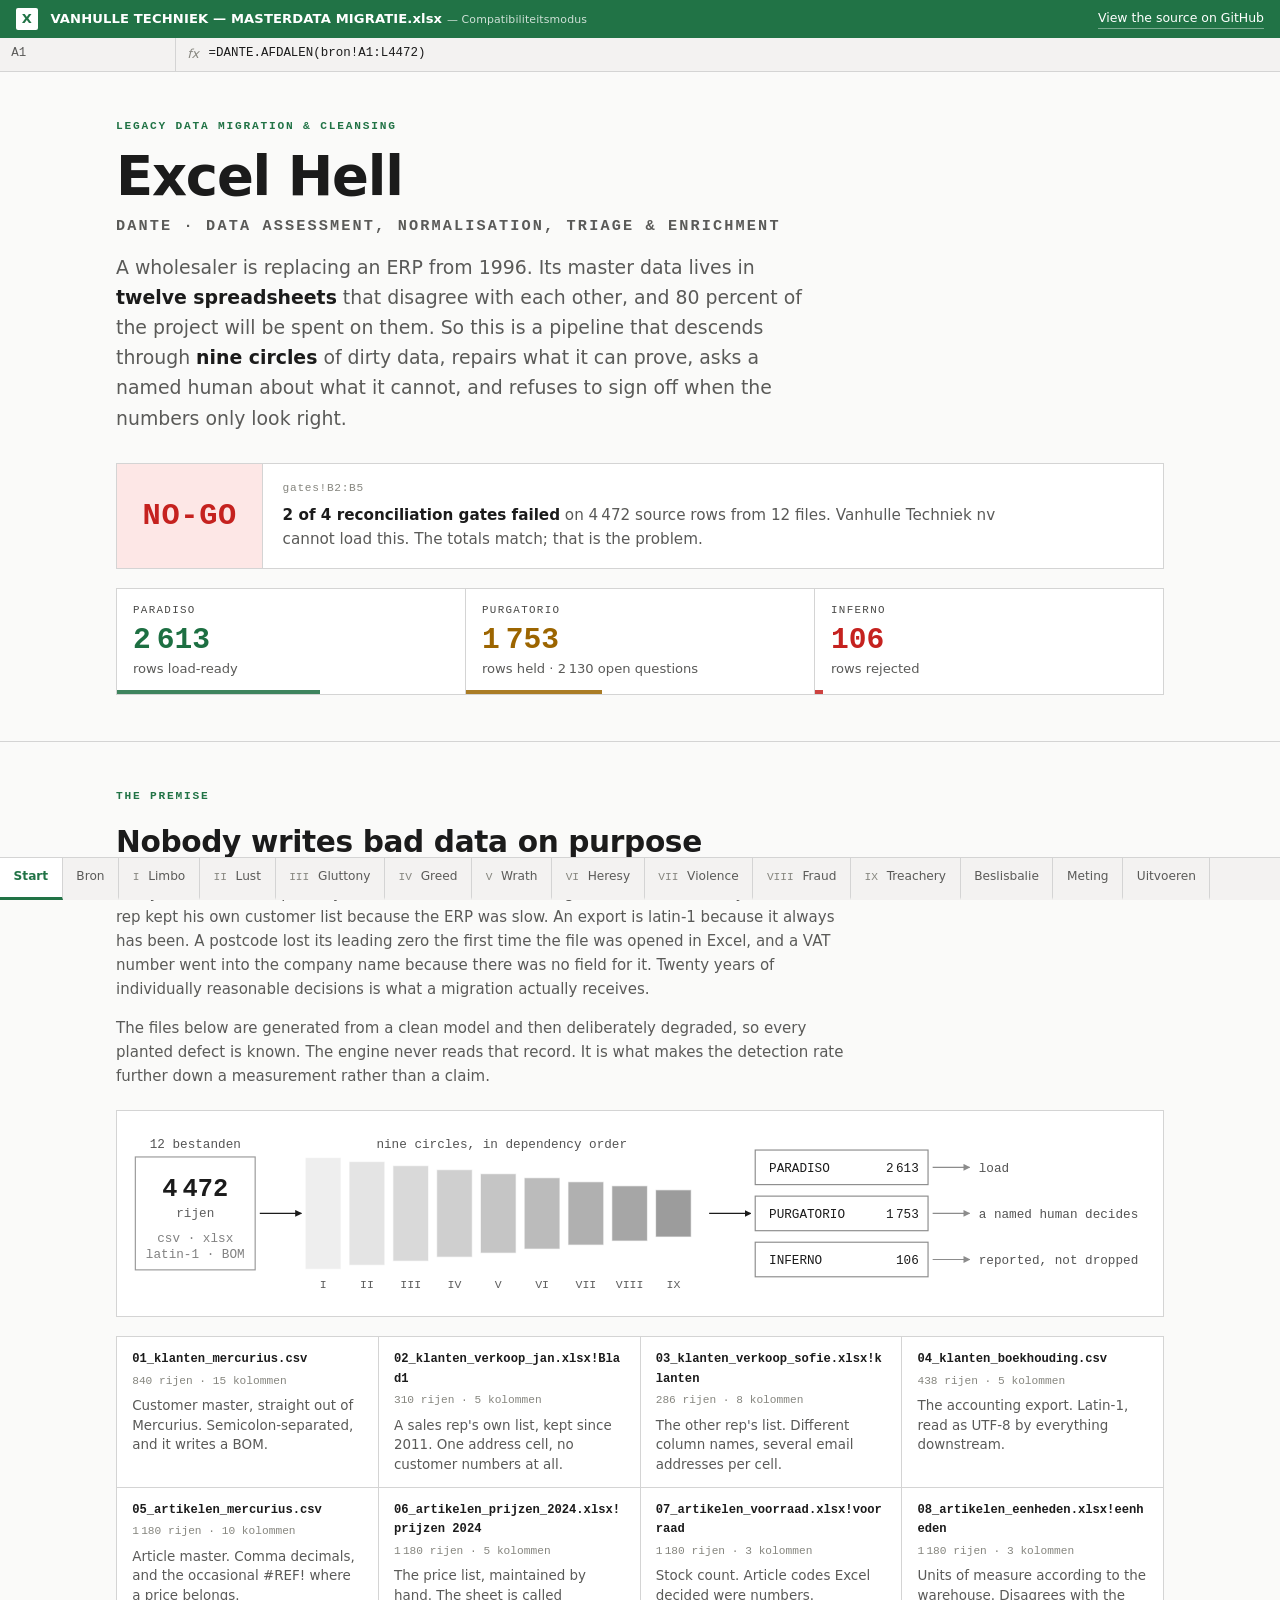
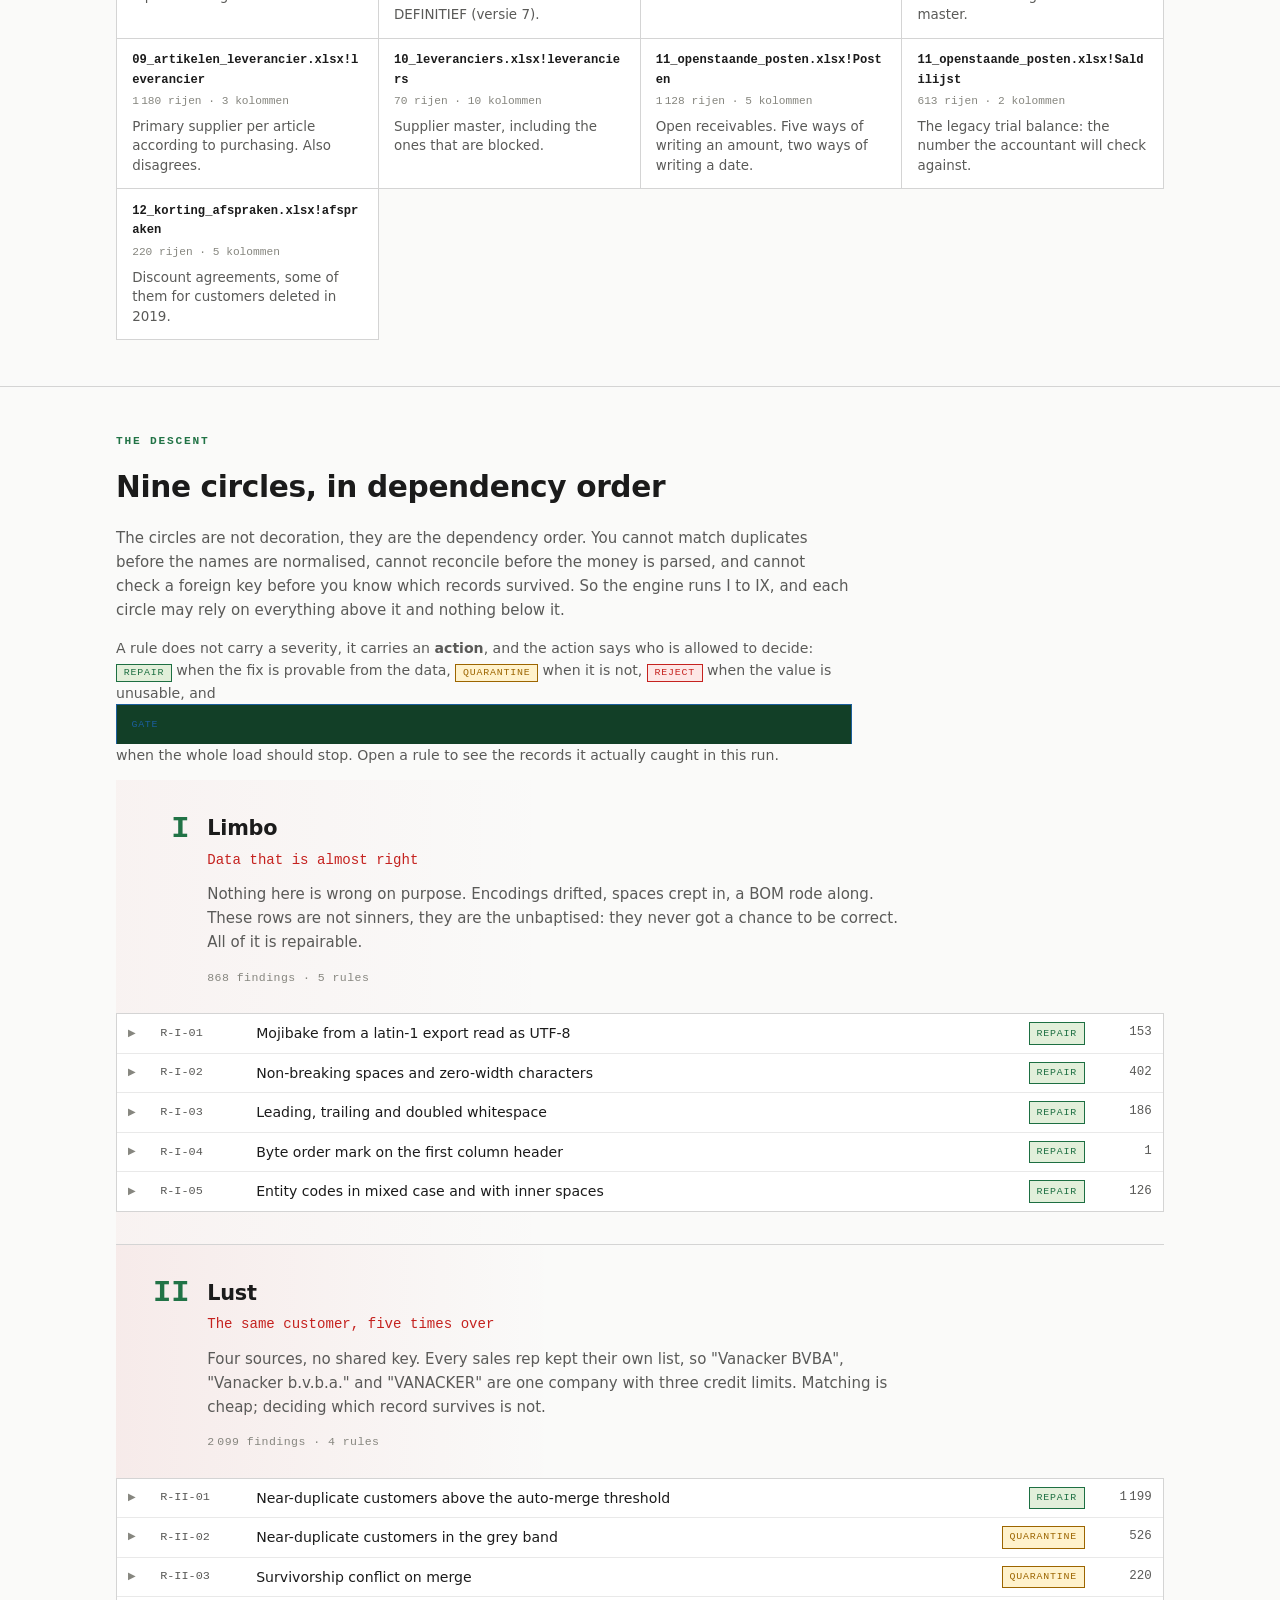
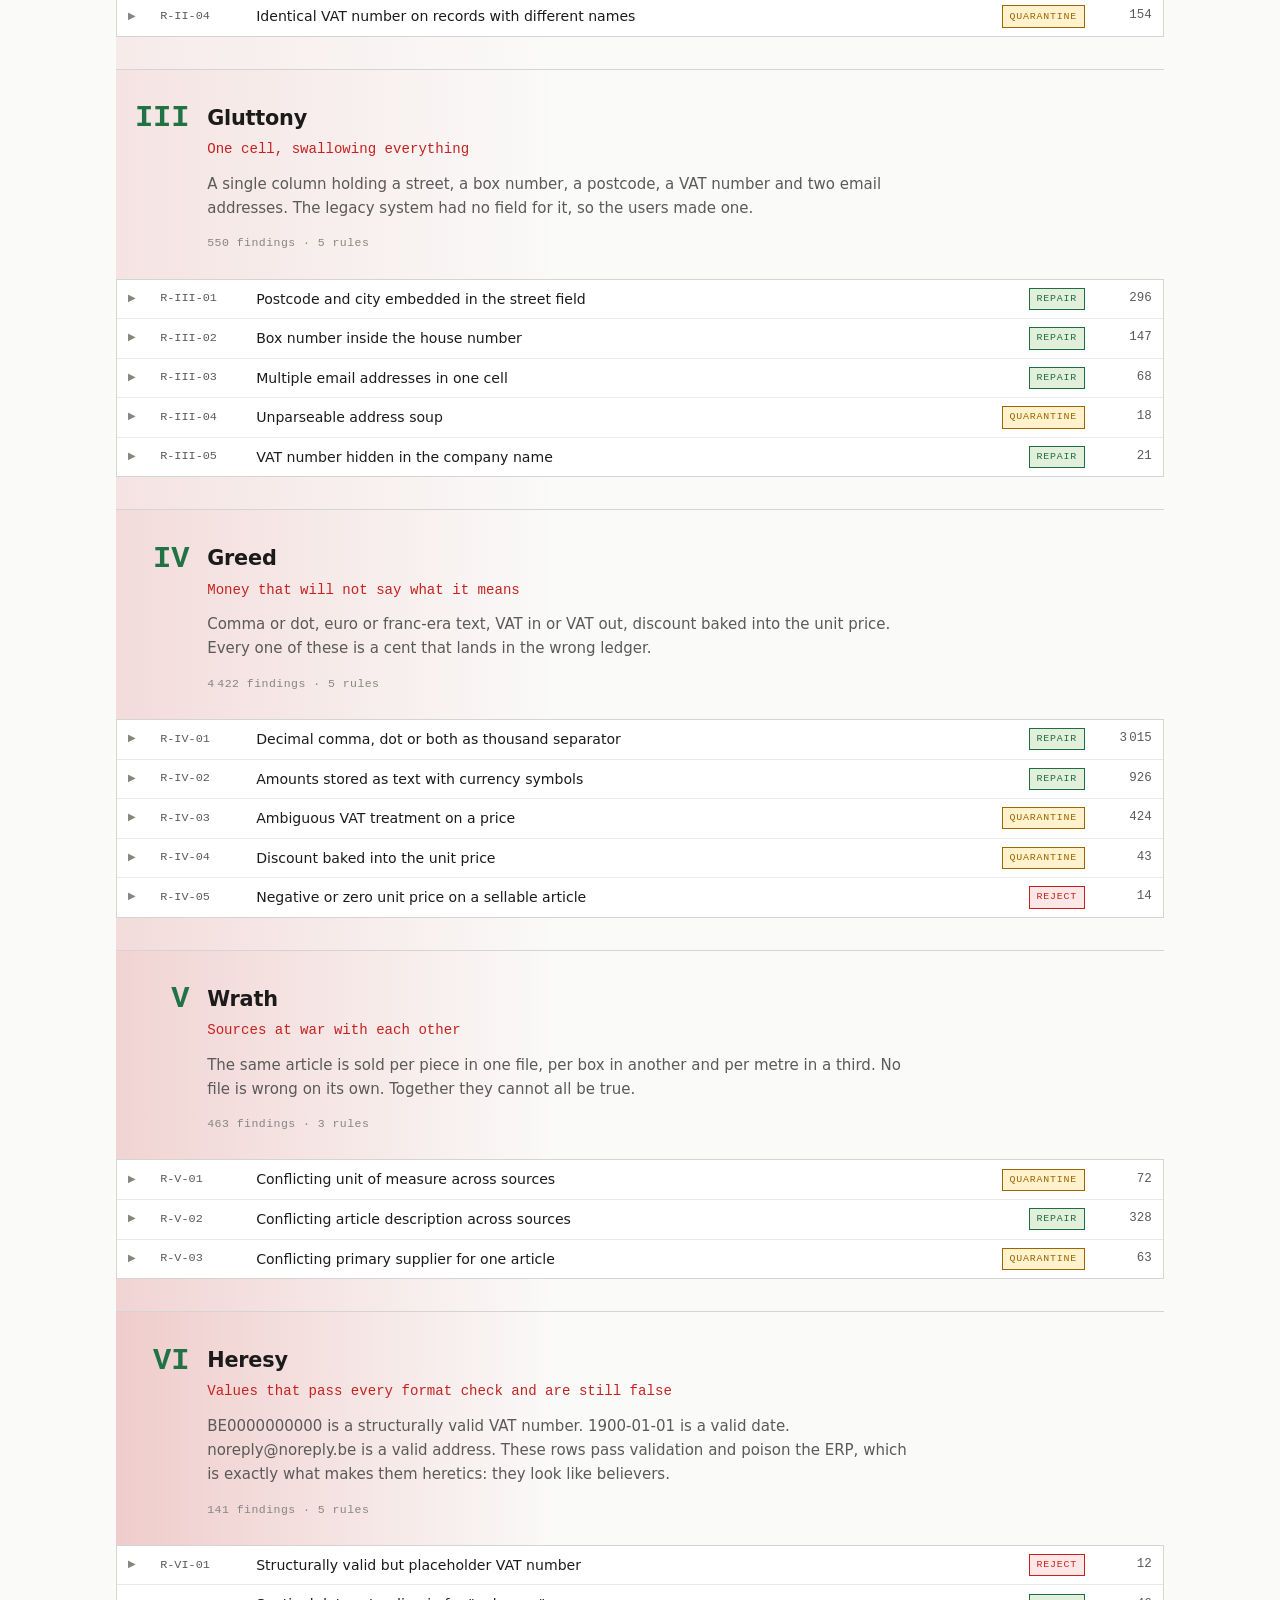
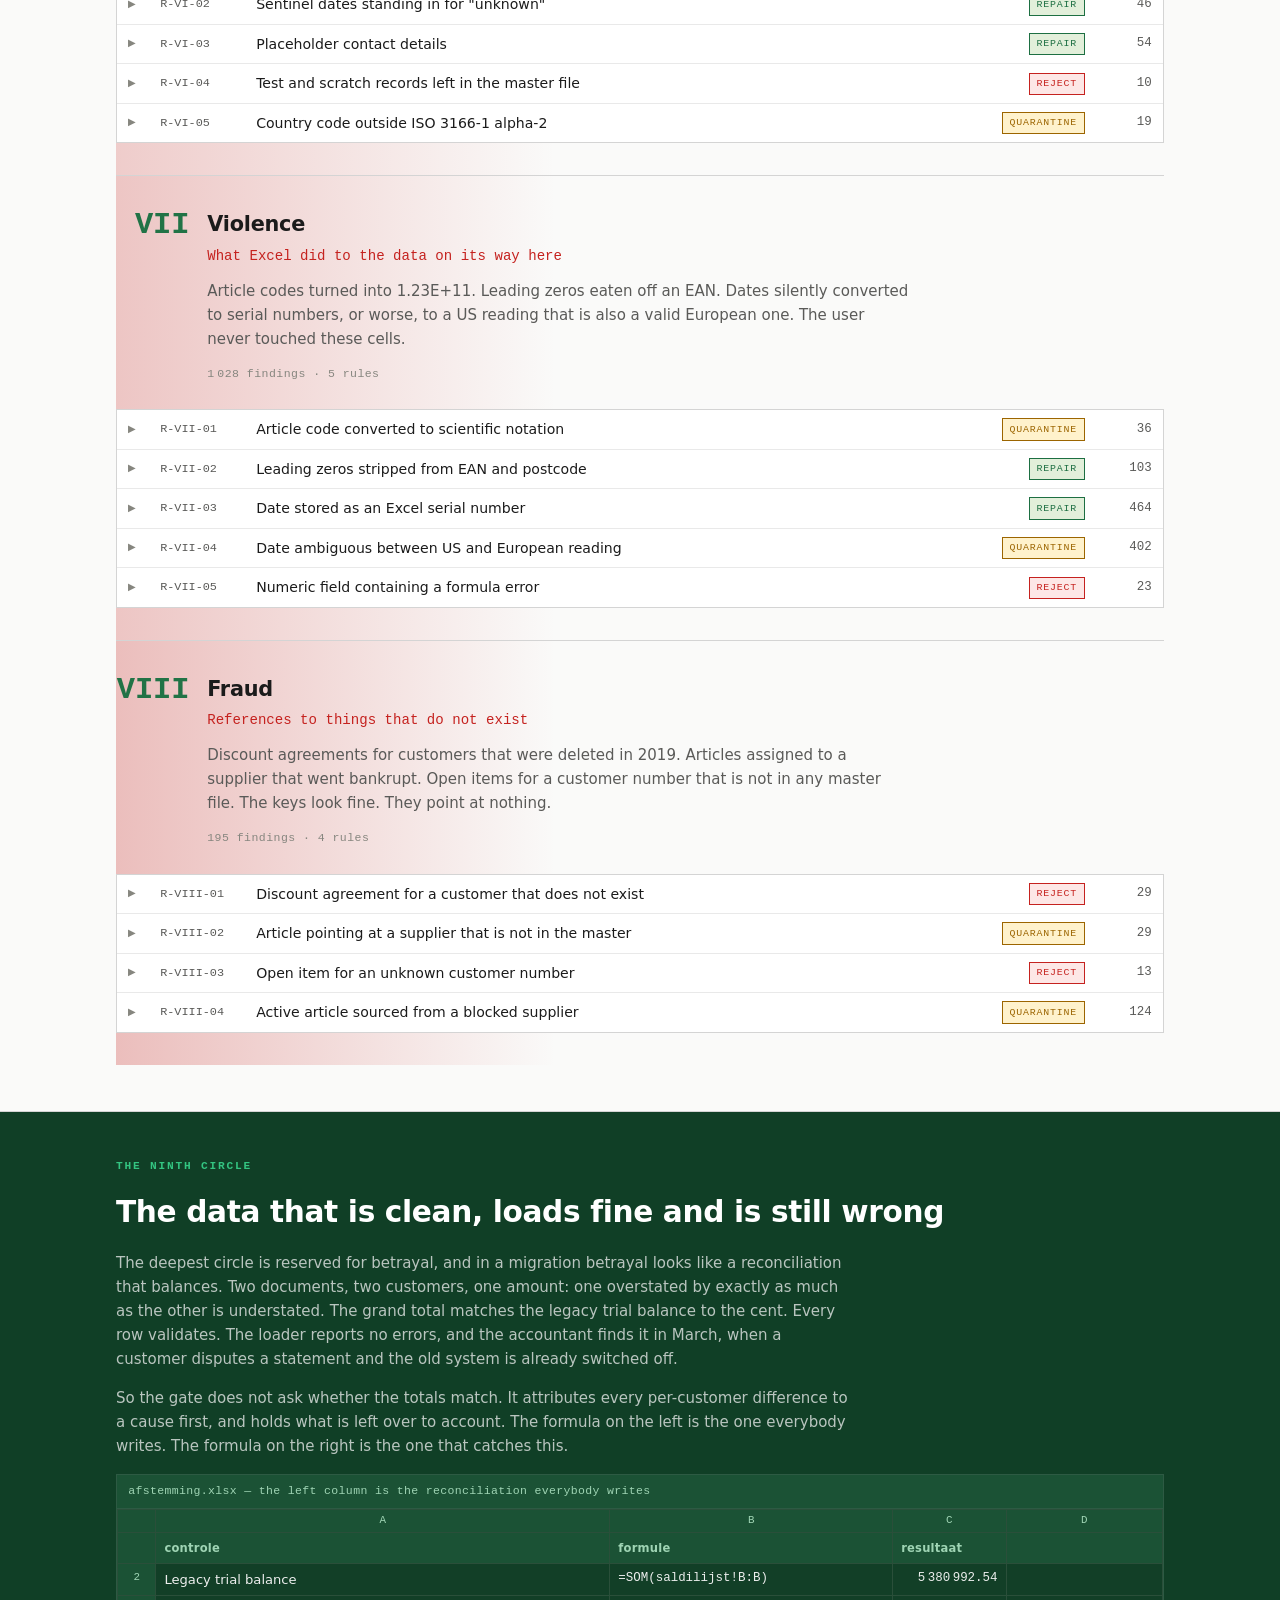
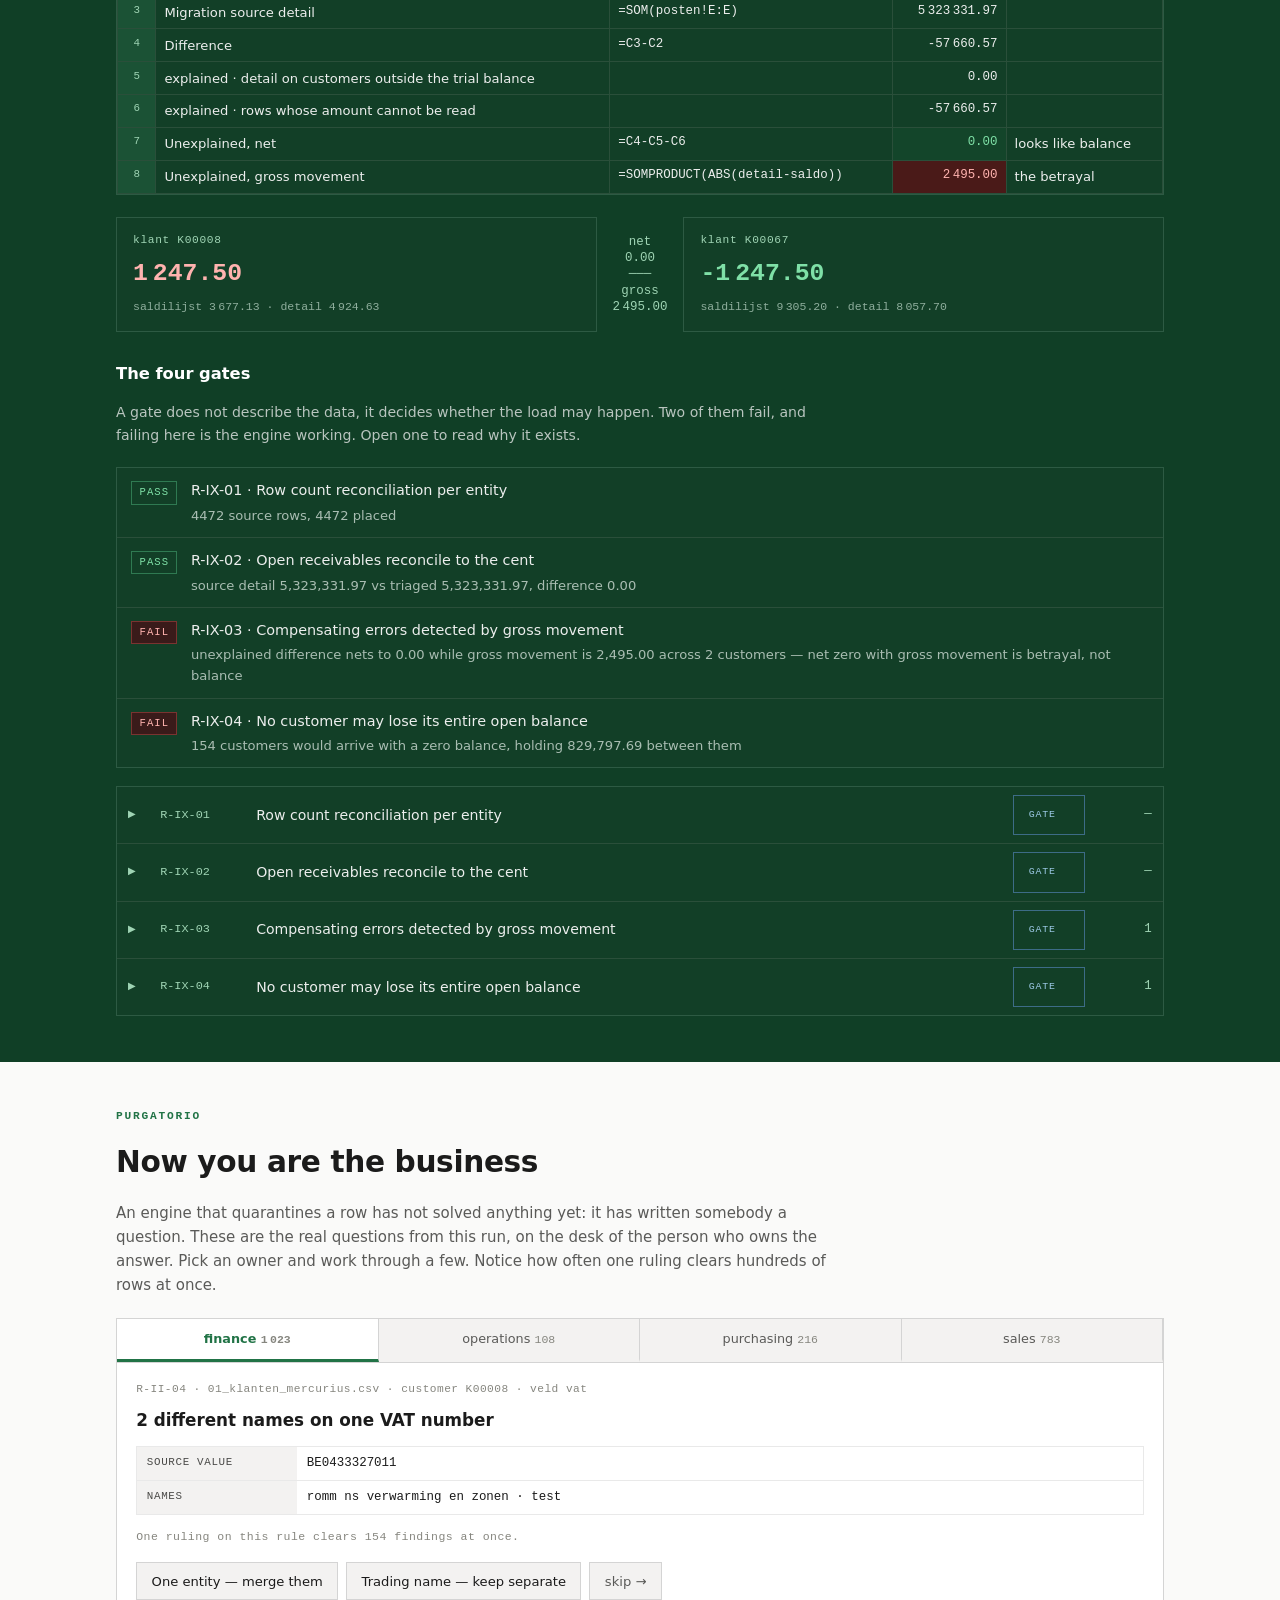
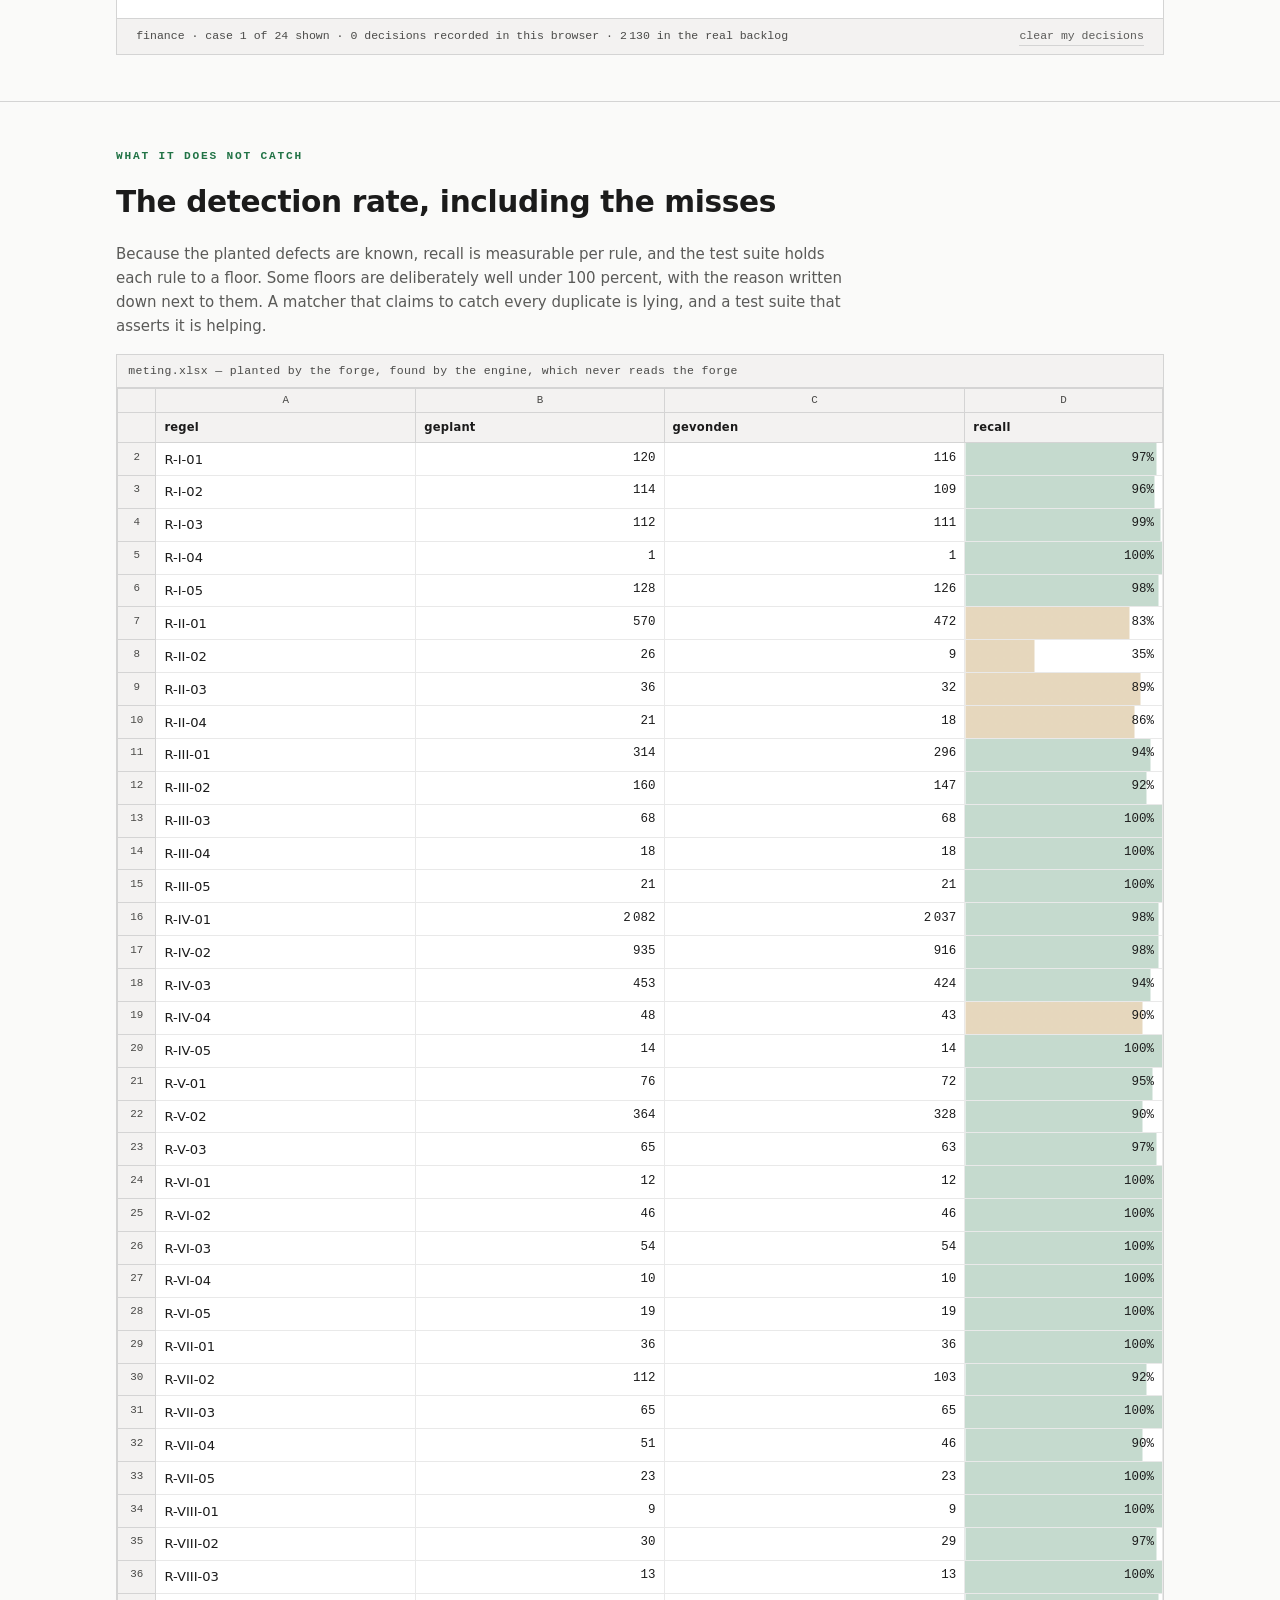
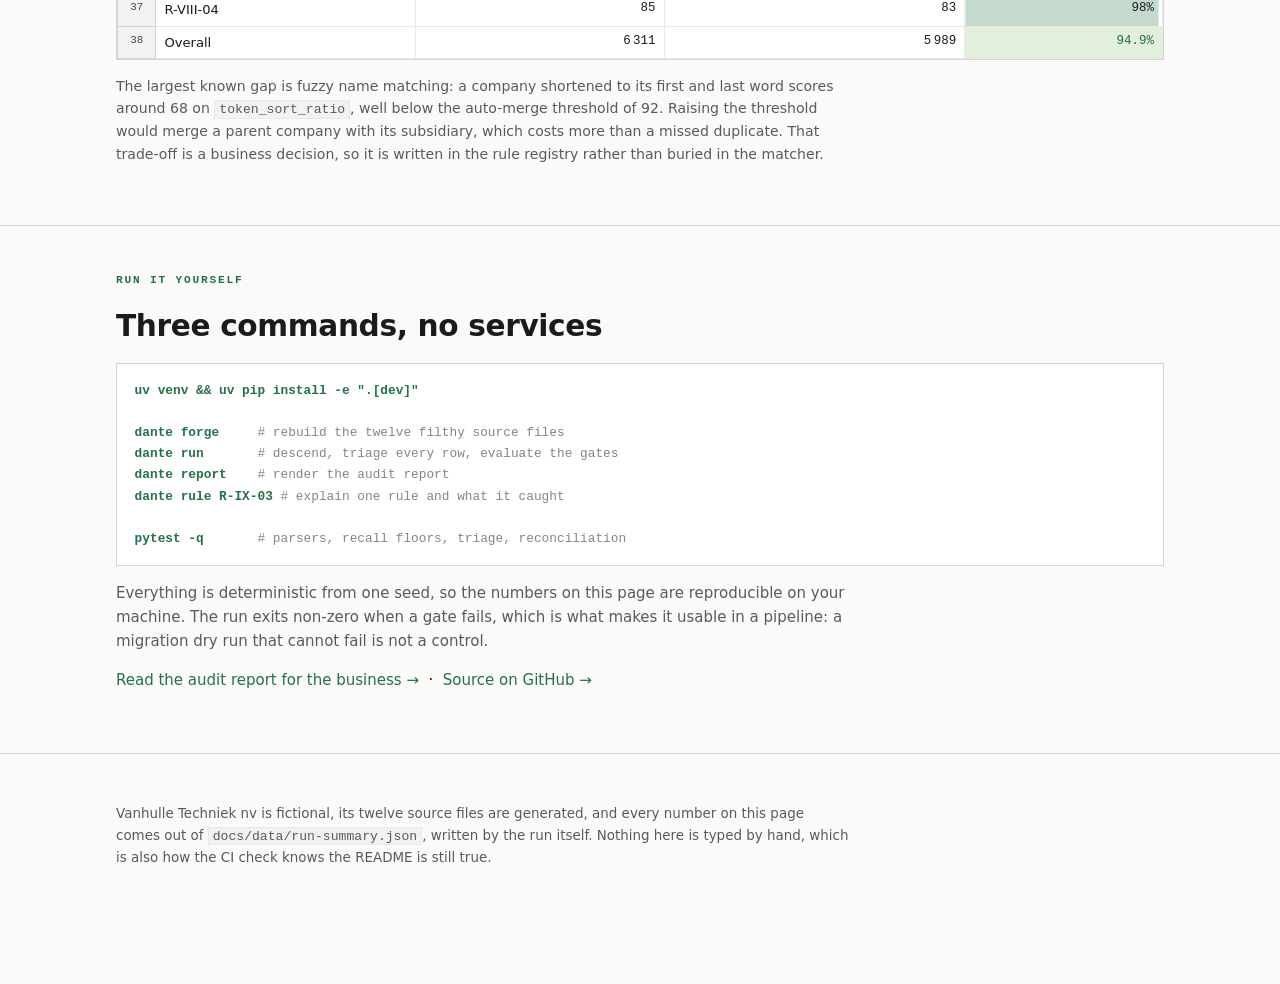
==== commit f9a05f3f: "Make the site a workbook, and make the measurement honest Two things, one visual and one substantive" ====
--- a/docs/index.html
+++ b/docs/index.html
@@ -5,145 +5,279 @@
 <meta name="viewport" content="width=device-width,initial-scale=1">
 <title>Excel Hell — nine circles of dirty master data</title>
 <meta name="description" content="A legacy master-data cleansing pipeline for an ERP
- migration. Twelve filthy source files, forty rules, three destinations and a
+ migration. Twelve filthy spreadsheets, forty rules as data, measured detection and a
  reconciliation that refuses to sign off.">
+<meta name="color-scheme" content="light dark">
+<meta property="og:type" content="website">
+<meta property="og:title" content="Excel Hell — nine circles of dirty master data">
+<meta property="og:description" content="Twelve spreadsheets that disagree, forty rules
+ as data, and a reconciliation that balances to the cent and is still wrong.">
+<meta property="og:url" content="https://phlppgdfry.github.io/excel-hell/">
+<meta property="og:image"
+      content="https://phlppgdfry.github.io/excel-hell/assets/preview.png">
+<meta property="og:image:alt" content="A spreadsheet stamped NO-GO: 2613 rows
+ load-ready, 1753 held for a decision, 106 rejected.">
+<meta name="twitter:card" content="summary_large_image">
 <link rel="stylesheet" href="assets/site.css">
-<link rel="icon" href="data:image/svg+xml,<svg xmlns='http://www.w3.org/2000/svg' viewBox='0 0 16 16'><text y='13' font-size='13'>🔥</text></svg>">
+<link rel="icon" href="data:image/svg+xml,<svg xmlns='http://www.w3.org/2000/svg' viewBox='0 0 16 16'><rect width='16' height='16' rx='2' fill='%23217346'/><text x='8' y='12' font-size='11' font-family='sans-serif' font-weight='bold' fill='white' text-anchor='middle'>X</text></svg>">
 </head>
 <body>
 
-<header class="hero"><div class="wrap">
-  <p class="eyebrow">Legacy data migration &amp; cleansing</p>
-  <h1>Excel Hell<small>DANTE &middot; data assessment, normalisation, triage &amp; enrichment</small></h1>
-  <p class="lede">A wholesaler is replacing an ERP from 1996. Its master data lives in
-    <b>twelve spreadsheets</b> that disagree with each other, and 80&nbsp;percent of the
-    project will be spent on them. So this is a pipeline that descends through
-    <b>nine circles</b> of dirty data, repairs what it can prove, asks a human about what
-    it cannot, and refuses to sign off when the numbers only look right.</p>
-
-  <div class="verdict">
-    <div class="stamp" id="stamp">NO-GO</div>
-    <p id="verdict-text">Loading the run…</p>
-  </div>
-
-  <div class="dests">
-    <div class="up"><small>Paradiso</small><b id="d-par">—</b><span>rows load-ready</span></div>
-    <div class="hold"><small>Purgatorio</small><b id="d-pur">—</b><span id="d-pur-sub">rows held</span></div>
-    <div class="down"><small>Inferno</small><b id="d-inf">—</b><span>rows rejected</span></div>
-  </div>
-</div></header>
-
-<section id="premise"><div class="wrap">
-  <p class="kicker">The premise</p>
-  <h2>Nobody writes bad data on purpose</h2>
-  <p class="muted">Every defect in this repository is there because of something reasonable
-    somebody did. A sales rep kept his own customer list because the ERP was slow. An
-    export was latin-1 because it always had been. A postcode lost its leading zero the
-    first time the file was opened in Excel, and a VAT number went into the company name
-    because there was no field for it. Twenty years of that is what a migration actually
-    receives.</p>
-  <p class="muted">The twelve files below are generated from a clean model and then
-    deliberately degraded, so every planted defect is known. The engine never sees that
-    record. It is what makes the detection rate on this page a measurement rather
-    than a claim.</p>
-  <div class="files" id="files"></div>
-</div></section>
-
-<section id="descent"><div class="wrap">
-  <p class="kicker">The descent</p>
-  <h2>Nine circles, in dependency order</h2>
-  <p class="muted">The circles are not decoration. You cannot match duplicates before the
-    names are normalised, cannot reconcile before the money is parsed, and cannot check a
-    foreign key before you know which records survived. So the engine runs I to IX, and
-    each circle may rely on everything above it and nothing below it. Open a rule to see
-    the real records it caught in this run.</p>
-  <div id="circles"></div>
-</div></section>
-
-<section id="ninth"><div class="wrap">
-  <p class="kicker">The ninth circle</p>
-  <h2>The data that is clean, loads fine and is still wrong</h2>
-  <p class="muted">The deepest circle is reserved for betrayal, and in a migration betrayal
-    looks like a reconciliation that balances. Two documents, two customers, one amount:
-    one overstated by exactly as much as the other is understated. The grand total matches
-    the legacy trial balance to the cent. Every row validates. The loader reports no
-    errors, and the accountant finds it in March, when a customer disputes a statement and
-    the old system is already switched off.</p>
-
-  <div class="betrayal">
-    <h3 style="margin-top:0">Every cent of the difference, attributed</h3>
-    <p class="muted" style="font-size:.9rem">A single net difference is useless, because a
-      legitimate cause and a defect subtract from each other inside it. So each
-      per-customer difference is attributed to a cause first, and the gate is held against
-      what is left over.</p>
-    <table class="waterfall" id="waterfall"></table>
+<!-- ── application chrome ─────────────────────────────────────────── -->
+<div class="chrome">
+  <div class="titlebar">
+    <span class="logo" aria-hidden="true">X</span>
+    <span class="book">VANHULLE TECHNIEK&nbsp;— MASTERDATA MIGRATIE.xlsx
+      <small>— Compatibiliteitsmodus</small></span>
+    <span class="spacer"></span>
+    <a href="https://github.com/phlppgdfry/excel-hell">View the source on GitHub</a>
+  </div>
+  <div class="formulabar">
+    <div class="namebox" id="namebox">A1</div>
+    <div class="fx"><b>fx</b><span id="fx">=DANTE.AFDALEN(bron!A1:L4472)</span></div>
+  </div>
+</div>
+
+<!-- ── start ──────────────────────────────────────────────────────── -->
+<section id="start" data-tab="Start" data-cell="A1"
+         data-fx="=DANTE.AFDALEN(bron!A1:L4472)">
+  <div class="wrap">
+    <p class="kicker">Legacy data migration &amp; cleansing</p>
+    <h1>Excel Hell
+      <span class="sub">DANTE · data assessment, normalisation, triage &amp; enrichment</span>
+    </h1>
+    <p class="lede">A wholesaler is replacing an ERP from 1996. Its master data lives in
+      <b>twelve spreadsheets</b> that disagree with each other, and 80&nbsp;percent of the
+      project will be spent on them. So this is a pipeline that descends through
+      <b>nine circles</b> of dirty data, repairs what it can prove, asks a named human
+      about what it cannot, and refuses to sign off when the numbers only look right.</p>
+
+    <div class="verdict">
+      <div class="stamp" id="stamp">NO-GO</div>
+      <div class="body">
+        <div class="cellref">gates!B2:B5</div>
+        <p id="verdict-text">Loading the run…</p>
+      </div>
+    </div>
+
+    <div class="dests">
+      <div class="kpi up"><small>Paradiso</small><b id="d-par">—</b>
+        <span>rows load-ready</span><div class="bar" id="bar-par"></div></div>
+      <div class="kpi hold"><small>Purgatorio</small><b id="d-pur">—</b>
+        <span id="d-pur-sub">rows held</span><div class="bar" id="bar-pur"></div></div>
+      <div class="kpi down"><small>Inferno</small><b id="d-inf">—</b>
+        <span>rows rejected</span><div class="bar" id="bar-inf"></div></div>
+    </div>
+  </div>
+</section>
+
+<!-- ── the source ─────────────────────────────────────────────────── -->
+<section id="bron" data-tab="Bron" data-cell="bron!A1"
+         data-fx="=AANTALARG(bron!A:A)  &amp;  &quot; rijen uit 12 bestanden&quot;">
+  <div class="wrap">
+    <p class="kicker">The premise</p>
+    <h2>Nobody writes bad data on purpose</h2>
+    <p class="muted">Every defect in this repository is there because of something
+      reasonable somebody did. A sales rep kept his own customer list because the ERP was
+      slow. An export is latin-1 because it always has been. A postcode lost its leading
+      zero the first time the file was opened in Excel, and a VAT number went into the
+      company name because there was no field for it. Twenty years of individually
+      reasonable decisions is what a migration actually receives.</p>
+    <p class="muted">The files below are generated from a clean model and then
+      deliberately degraded, so every planted defect is known. The engine never reads that
+      record. It is what makes the detection rate further down a measurement rather than a
+      claim.</p>
+
+    <div class="diagram">
+      <svg viewBox="0 0 880 150" role="img"
+           aria-label="Twelve source files enter the engine, descend through nine circles,
+                       and leave through three destinations: load-ready, held for a
+                       decision, or rejected.">
+        <defs>
+          <marker id="ar" viewBox="0 0 8 8" refX="7" refY="4" markerWidth="6"
+                  markerHeight="6" orient="auto">
+            <path d="M0 0 L8 4 L0 8 z" fill="currentColor"/>
+          </marker>
+        </defs>
+        <g font-family="ui-monospace,Menlo,monospace" font-size="11"
+           fill="currentColor" color="currentColor">
+          <!-- sources -->
+          <g>
+            <rect x="2" y="26" width="104" height="98" fill="none" stroke="currentColor"
+                  stroke-width="1" opacity=".45"/>
+            <text x="54" y="18" text-anchor="middle" opacity=".75">12 bestanden</text>
+            <text x="54" y="60" text-anchor="middle" font-size="22"
+                  font-weight="700">4&#8201;472</text>
+            <text x="54" y="78" text-anchor="middle" opacity=".7">rijen</text>
+            <text x="54" y="100" text-anchor="middle" opacity=".55">csv · xlsx</text>
+            <text x="54" y="114" text-anchor="middle" opacity=".55">latin-1 · BOM</text>
+          </g>
+          <line x1="110" y1="75" x2="146" y2="75" stroke="currentColor" stroke-width="1"
+                marker-end="url(#ar)"/>
+          <!-- the nine circles as narrowing bands -->
+          <g>
+            <text x="320" y="18" text-anchor="middle" opacity=".75">nine circles,
+              in dependency order</text>
+            <g id="bands"></g>
+          </g>
+          <line x1="500" y1="75" x2="536" y2="75" stroke="currentColor" stroke-width="1"
+                marker-end="url(#ar)"/>
+          <!-- outlets -->
+          <g>
+            <rect x="540" y="20" width="150" height="30" fill="none" stroke="currentColor"
+                  opacity=".5"/>
+            <text x="552" y="39">PARADISO</text>
+            <text x="682" y="39" text-anchor="end" id="dg-par">—</text>
+            <rect x="540" y="60" width="150" height="30" fill="none" stroke="currentColor"
+                  opacity=".5"/>
+            <text x="552" y="79">PURGATORIO</text>
+            <text x="682" y="79" text-anchor="end" id="dg-pur">—</text>
+            <rect x="540" y="100" width="150" height="30" fill="none" stroke="currentColor"
+                  opacity=".5"/>
+            <text x="552" y="119">INFERNO</text>
+            <text x="682" y="119" text-anchor="end" id="dg-inf">—</text>
+          </g>
+          <line x1="694" y1="35" x2="726" y2="35" stroke="currentColor" opacity=".5"
+                marker-end="url(#ar)"/>
+          <text x="734" y="39" opacity=".75">load</text>
+          <line x1="694" y1="75" x2="726" y2="75" stroke="currentColor" opacity=".5"
+                marker-end="url(#ar)"/>
+          <text x="734" y="79" opacity=".75">a named human decides</text>
+          <line x1="694" y1="115" x2="726" y2="115" stroke="currentColor" opacity=".5"
+                marker-end="url(#ar)"/>
+          <text x="734" y="119" opacity=".75">reported, not dropped</text>
+        </g>
+      </svg>
+    </div>
+
+    <div class="files" id="files"></div>
+  </div>
+</section>
+
+<!-- ── the descent ────────────────────────────────────────────────── -->
+<section id="descent" data-tab="Afdaling" data-cell="regels!A1"
+         data-fx="=ALS(bewijsbaar;&quot;herstellen&quot;;ALS(onbruikbaar;&quot;afkeuren&quot;;&quot;beslissen&quot;))">
+  <div class="wrap">
+    <p class="kicker">The descent</p>
+    <h2>Nine circles, in dependency order</h2>
+    <p class="muted">The circles are not decoration, they are the dependency order. You
+      cannot match duplicates before the names are normalised, cannot reconcile before the
+      money is parsed, and cannot check a foreign key before you know which records
+      survived. So the engine runs I to IX, and each circle may rely on everything above
+      it and nothing below it.</p>
+    <p class="muted small">A rule does not carry a severity, it carries an
+      <b>action</b>, and the action says who is allowed to decide:
+      <span class="tag repair">repair</span> when the fix is provable from the data,
+      <span class="tag quarantine">quarantine</span> when it is not,
+      <span class="tag reject">reject</span> when the value is unusable, and
+      <span class="tag gate">gate</span> when the whole load should stop. Open a rule to
+      see the records it actually caught in this run.</p>
+    <div id="circles"></div>
+  </div>
+</section>
+
+<!-- ── the ninth circle ───────────────────────────────────────────── -->
+<section id="ninth" data-tab="IX · Treachery" data-cell="afstemming!E9"
+         data-fx="=SOM(posten!E:E)-SOM(saldilijst!B:B)">
+  <div class="wrap">
+    <p class="kicker">The ninth circle</p>
+    <h2>The data that is clean, loads fine and is still wrong</h2>
+    <p>The deepest circle is reserved for betrayal, and in a migration betrayal looks like
+      a reconciliation that balances. Two documents, two customers, one amount: one
+      overstated by exactly as much as the other is understated. The grand total matches
+      the legacy trial balance to the cent. Every row validates. The loader reports no
+      errors, and the accountant finds it in March, when a customer disputes a statement
+      and the old system is already switched off.</p>
+    <p>So the gate does not ask whether the totals match. It attributes every per-customer
+      difference to a cause first, and holds what is left over to account. The formula on
+      the left is the one everybody writes. The formula on the right is the one that
+      catches this.</p>
+
+    <div class="sheet" id="reconciliation"></div>
     <div class="pair" id="pair"></div>
-  </div>
-
-  <h3>The four gates</h3>
-  <p class="muted" style="font-size:.92rem">A gate does not describe the data, it decides
-    whether the load may happen. Two of them fail, and failing here is the engine
-    working.</p>
-  <div id="gates"></div>
-</div></section>
-
-<section id="desk"><div class="wrap">
-  <p class="kicker">Purgatorio</p>
-  <h2>Now you are the business</h2>
-  <p class="muted">An engine that quarantines a row has not solved anything yet: it has
-    written somebody a question. These are the real questions from this run, on the desk
-    of the person who owns the answer. Pick an owner and work through a few. Notice how
-    often the answer is one ruling that clears hundreds of rows at once.</p>
-
-  <div class="desk">
-    <div class="owners" id="owners" role="tablist"></div>
-    <div class="case" id="case"></div>
-    <div class="progress">
-      <span id="progress-text">—</span>
-      <button id="reset" type="button">reset my decisions</button>
-    </div>
-  </div>
-</div></section>
-
-<section id="honest"><div class="wrap">
-  <p class="kicker">What it does not catch</p>
-  <h2>The detection rate, including the misses</h2>
-  <p class="muted">Because the planted defects are known, recall is measurable per rule,
-    and the test suite holds each rule to a floor. Some floors are deliberately well under
-    100 percent, with the reason written down next to them. A matcher that claims to catch
-    every duplicate is lying, and a test suite that asserts it is helping.</p>
-  <table id="recall"></table>
-  <p class="muted" style="font-size:.9rem">The largest known gap is fuzzy name matching: a
-    company shortened to its first and last word scores around 68, well below the
-    auto-merge threshold of 92. Raising the threshold would merge a parent company with
-    its subsidiary, which costs more than a missed duplicate. That trade-off is a business
-    decision, so it is written in the registry rather than buried in the matcher.</p>
-</div></section>
-
-<section id="run"><div class="wrap">
-  <p class="kicker">Run it yourself</p>
-  <h2>Three commands, no services</h2>
-  <pre><b>uv venv &amp;&amp; uv pip install -e ".[dev]"</b>
-
-<b>dante forge</b>     <span># rebuild the twelve filthy source files</span>
-<b>dante run</b>       <span># descend, triage every row, evaluate the gates</span>
-<b>dante report</b>    <span># render the audit report</span>
-
-<b>pytest -q</b>       <span># 59 tests: parsers, recall floors, reconciliation</span></pre>
-  <p class="muted">Everything is deterministic from one seed, so the numbers on this page
-    are reproducible on your machine. The run exits non-zero when a gate fails, which is
-    what makes it usable in a pipeline: a migration dry run that cannot fail is not a
-    control.</p>
-  <p><a href="audit-report.html">Read the audit report for the business &rarr;</a></p>
-</div></section>
+
+    <h3>The four gates</h3>
+    <p class="small">A gate does not describe the data, it decides whether the load may
+      happen. Two of them fail, and failing here is the engine working. Open one to read
+      why it exists.</p>
+    <div class="gates" id="gates"></div>
+    <div class="rules" id="ninth-rules"></div>
+  </div>
+</section>
+
+<!-- ── the desk ───────────────────────────────────────────────────── -->
+<section id="desk" data-tab="Beslisbalie" data-cell="purgatorio!A2"
+         data-fx="=AANTAL.ALS(bevindingen!G:G;&quot;quarantine&quot;)">
+  <div class="wrap">
+    <p class="kicker">Purgatorio</p>
+    <h2>Now you are the business</h2>
+    <p class="muted">An engine that quarantines a row has not solved anything yet: it has
+      written somebody a question. These are the real questions from this run, on the desk
+      of the person who owns the answer. Pick an owner and work through a few. Notice how
+      often one ruling clears hundreds of rows at once.</p>
+
+    <div class="desk">
+      <div class="owners" id="owners" role="tablist" aria-label="Decision owner"></div>
+      <div class="case" id="case"></div>
+      <div class="statusbar">
+        <span id="progress-text">—</span>
+        <button id="reset" type="button">clear my decisions</button>
+      </div>
+    </div>
+  </div>
+</section>
+
+<!-- ── measurement ────────────────────────────────────────────────── -->
+<section id="meting" data-tab="Meting" data-cell="meting!D2"
+         data-fx="=AANTAL(gevonden)/AANTAL(geplant)">
+  <div class="wrap">
+    <p class="kicker">What it does not catch</p>
+    <h2>The detection rate, including the misses</h2>
+    <p class="muted">Because the planted defects are known, recall is measurable per rule,
+      and the test suite holds each rule to a floor. Some floors are deliberately well
+      under 100 percent, with the reason written down next to them. A matcher that claims
+      to catch every duplicate is lying, and a test suite that asserts it is helping.</p>
+    <div class="sheet" id="recall"></div>
+    <p class="muted small">The largest known gap is fuzzy name matching: a company
+      shortened to its first and last word scores around 68 on
+      <code>token_sort_ratio</code>, well below the auto-merge threshold of 92. Raising
+      the threshold would merge a parent company with its subsidiary, which costs more than
+      a missed duplicate. That trade-off is a business decision, so it is written in the
+      rule registry rather than buried in the matcher.</p>
+  </div>
+</section>
+
+<!-- ── run it ─────────────────────────────────────────────────────── -->
+<section id="uitvoeren" data-tab="Uitvoeren" data-cell="README!A1" data-fx="$ dante run">
+  <div class="wrap">
+    <p class="kicker">Run it yourself</p>
+    <h2>Three commands, no services</h2>
+    <pre><b>uv venv &amp;&amp; uv pip install -e ".[dev]"</b>
+
+<b>dante forge</b>     <span class="c"># rebuild the twelve filthy source files</span>
+<b>dante run</b>       <span class="c"># descend, triage every row, evaluate the gates</span>
+<b>dante report</b>    <span class="c"># render the audit report</span>
+<b>dante rule R-IX-03</b> <span class="c"># explain one rule and what it caught</span>
+
+<b>pytest -q</b>       <span class="c"># parsers, recall floors, triage, reconciliation</span></pre>
+    <p class="muted">Everything is deterministic from one seed, so the numbers on this page
+      are reproducible on your machine. The run exits non-zero when a gate fails, which is
+      what makes it usable in a pipeline: a migration dry run that cannot fail is not a
+      control.</p>
+    <p><a href="audit-report.html">Read the audit report for the business &rarr;</a>
+      &nbsp;·&nbsp;
+      <a href="https://github.com/phlppgdfry/excel-hell">Source on GitHub &rarr;</a></p>
+  </div>
+</section>
 
 <footer><div class="wrap">
-  <p>Vanhulle Techniek nv is fictional, its twelve source files are generated, and the
-    numbers on this page come out of <code>docs/data/run-summary.json</code>, written by
+  <p>Vanhulle Techniek nv is fictional, its twelve source files are generated, and every
+    number on this page comes out of <code>docs/data/run-summary.json</code>, written by
     the run itself. Nothing here is typed by hand, which is also how the CI check knows
     the README is still true.</p>
 </div></footer>
 
+<nav class="sheetbar" id="sheetbar" aria-label="Worksheets"></nav>
 <script src="assets/site.js"></script>
 </body>
 </html>
--- a/docs/assets/site.css
+++ b/docs/assets/site.css
@@ -1,201 +1,374 @@
-/* The descent. Nine circles, getting warmer and worse as you go down. */
+/* Excel Hell — a workbook that descends.
+ *
+ * The chrome is Excel's: green title bar, a formula bar, column letters, row
+ * headers, sheet tabs along the bottom. The conditional formatting means what
+ * it means in a spreadsheet — green repaired, amber held, red rejected — and
+ * the grid warms up as you go down, until the ninth circle inverts entirely.
+ */
+
 :root{
-  --bg:#0c0a09; --panel:#14110f; --panel2:#1b1714; --line:#2e2621;
-  --ink:#f0e9e0; --mut:#9b8e81; --dim:#6d6257;
-  --ember:#d4562a; --ember-dim:#8a3a1e; --gold:#c9a227; --good:#3f9e6a;
-  --mono:ui-monospace,SFMono-Regular,"SF Mono",Menlo,Consolas,monospace;
-  --serif:"Iowan Old Style",Palatino,"Palatino Linotype",Georgia,serif;
-}
+  /* Excel's own palette */
+  --excel:#217346; --excel-dark:#185c37; --excel-deep:#103f26; --excel-light:#33c481;
+  --ribbon:#f3f2f1; --grid:#d4d4d4; --grid-soft:#e9e9e9; --cell:#ffffff;
+  --head:#f3f2f1; --head-ink:#4a4a48; --sel:#e7f3ee; --sel-edge:#217346;
+  --ink:#1b1b1b; --mut:#5a5a58; --dim:#86867f;
+  --bad:#c5221f; --bad-bg:#fde7e6; --warn:#9c6500; --warn-bg:#fff2cc;
+  --good:#1d6f42; --good-bg:#e2efda; --note:#1b5e9c;
+  --page:#fafaf9;
+  --sans:"Segoe UI",system-ui,-apple-system,"Helvetica Neue",Arial,sans-serif;
+  --mono:ui-monospace,"SF Mono",Menlo,Consolas,"Courier New",monospace;
+  --chrome-h:88px;
+}
+
+@media (prefers-color-scheme:dark){
+  :root:not([data-theme="light"]){
+    --ribbon:#2b2b2b; --grid:#3d3d3d; --grid-soft:#333; --cell:#1f1f1f;
+    --head:#2b2b2b; --head-ink:#b8b8b4; --sel:#1d3b2c; --sel-edge:#33c481;
+    --ink:#eeeeec; --mut:#a9a9a4; --dim:#7d7d78;
+    --bad:#ff8782; --bad-bg:#3a1b1a; --warn:#ffc83d; --warn-bg:#3a2f12;
+    --good:#6bcf96; --good-bg:#17301f; --note:#79b8ff;
+    --page:#171717;
+  }
+}
+
 *{box-sizing:border-box}
-html{scroll-behavior:smooth}
+html{scroll-behavior:smooth;scroll-padding-top:var(--chrome-h)}
 body{
-  margin:0;background:var(--bg);color:var(--ink);
-  font:16px/1.65 var(--serif);
-  -webkit-font-smoothing:antialiased;
-}
-a{color:var(--ember);text-decoration:none;border-bottom:1px solid transparent}
-a:hover{border-bottom-color:var(--ember)}
-.wrap{max-width:60rem;margin:0 auto;padding:0 24px}
+  margin:0;background:var(--page);color:var(--ink);
+  font:15px/1.6 var(--sans);-webkit-font-smoothing:antialiased;
+  padding-bottom:46px; /* the sheet-tab bar */
+}
+a{color:var(--excel);text-decoration:none;border-bottom:1px solid transparent}
+a:hover{border-bottom-color:currentColor}
+@media (prefers-color-scheme:dark){a{color:var(--excel-light)}}
+.wrap{max-width:68rem;margin:0 auto;padding:0 20px}
 .mono{font-family:var(--mono)}
-.num{font-variant-numeric:tabular-nums;font-family:var(--mono)}
-
-/* ── hero ─────────────────────────────────────────────────────────── */
-header.hero{
-  padding:clamp(60px,10vw,120px) 0 56px;
-  background:
-    radial-gradient(1200px 400px at 50% -140px,rgba(212,86,42,.18),transparent 70%),
-    linear-gradient(180deg,#0c0a09,#120e0c);
-  border-bottom:1px solid var(--line);
-}
-.eyebrow{
-  font-family:var(--mono);font-size:.72rem;letter-spacing:.22em;text-transform:uppercase;
-  color:var(--ember);margin:0 0 1.2rem;
-}
+
+/* ── the application chrome ───────────────────────────────────────── */
+.chrome{position:sticky;top:0;z-index:40}
+.titlebar{
+  background:var(--excel);color:#fff;display:flex;align-items:center;gap:.8rem;
+  padding:.5rem 1rem;font-size:.82rem;
+}
+.titlebar .logo{
+  width:1.35rem;height:1.35rem;background:#fff;color:var(--excel);flex:0 0 auto;
+  display:grid;place-items:center;font-weight:700;font-size:.82rem;border-radius:2px;
+}
+.titlebar .book{font-weight:600;letter-spacing:.01em}
+.titlebar .book small{font-weight:400;opacity:.78}
+.titlebar .spacer{flex:1}
+.titlebar a{color:#fff;border-bottom-color:rgba(255,255,255,.4);font-size:.78rem}
+.titlebar a:hover{border-bottom-color:#fff}
+
+.formulabar{
+  display:grid;grid-template-columns:11rem 1fr;gap:0;background:var(--ribbon);
+  border-bottom:1px solid var(--grid);font-family:var(--mono);font-size:.78rem;
+}
+.formulabar .namebox{
+  padding:.42rem .7rem;border-right:1px solid var(--grid);color:var(--mut);
+  white-space:nowrap;overflow:hidden;text-overflow:ellipsis;
+}
+.formulabar .fx{display:flex;align-items:center;gap:.6rem;padding:.42rem .7rem;
+  color:var(--ink);overflow:hidden}
+.formulabar .fx b{color:var(--dim);font-style:italic;font-weight:400;font-family:var(--sans)}
+.formulabar .fx span{white-space:nowrap;overflow:hidden;text-overflow:ellipsis}
+
+/* ── sheet tabs, pinned to the bottom like the real thing ─────────── */
+.sheetbar{
+  position:fixed;bottom:0;left:0;right:0;z-index:40;background:var(--ribbon);
+  border-top:1px solid var(--grid);display:flex;align-items:stretch;
+  overflow-x:auto;scrollbar-width:thin;
+}
+.sheetbar::-webkit-scrollbar{height:4px}
+.sheetbar::-webkit-scrollbar-thumb{background:var(--grid)}
+.sheetbar a{
+  flex:0 0 auto;padding:.6rem .85rem;font-size:.76rem;color:var(--mut);
+  border:0;border-right:1px solid var(--grid);white-space:nowrap;
+  font-family:var(--sans);border-bottom:3px solid transparent;
+}
+.sheetbar a:hover{background:var(--cell);color:var(--ink)}
+.sheetbar a[aria-current="true"]{
+  background:var(--cell);color:var(--excel);font-weight:600;
+  border-bottom-color:var(--excel);
+}
+@media (prefers-color-scheme:dark){.sheetbar a[aria-current="true"]{color:var(--excel-light);
+  border-bottom-color:var(--excel-light)}}
+.sheetbar .tabnum{color:var(--dim);font-family:var(--mono);font-size:.7rem;margin-right:.3rem}
+
+/* ── sections ─────────────────────────────────────────────────────── */
+section{padding:46px 0;border-bottom:1px solid var(--grid)}
 h1{
-  font-size:clamp(2.6rem,7vw,4.6rem);line-height:.98;margin:0 0 .5rem;
-  letter-spacing:-.02em;font-weight:400;
-}
-h1 small{display:block;font-size:.26em;letter-spacing:.3em;color:var(--dim);
-  text-transform:uppercase;font-family:var(--mono);margin-top:1.1rem}
-.lede{font-size:clamp(1.05rem,2vw,1.3rem);color:var(--mut);max-width:40rem;margin:1.4rem 0 0}
-.lede b{color:var(--ink);font-weight:400}
-
-/* ── verdict ──────────────────────────────────────────────────────── */
+  font-size:clamp(2.1rem,5.4vw,3.4rem);line-height:1.02;margin:0 0 .35rem;
+  letter-spacing:-.022em;font-weight:700;
+}
+h1 .sub{display:block;font-size:.28em;letter-spacing:.14em;text-transform:uppercase;
+  color:var(--mut);font-weight:600;margin-top:.9rem;font-family:var(--mono)}
+h2{font-size:clamp(1.35rem,2.8vw,1.85rem);margin:0 0 .35em;font-weight:600;
+  letter-spacing:-.012em}
+h3{font-size:1.02rem;margin:1.8em 0 .5em;font-weight:600}
+.kicker{font-family:var(--mono);font-size:.7rem;letter-spacing:.16em;text-transform:uppercase;
+  color:var(--excel);margin:0 0 .8rem;font-weight:600}
+@media (prefers-color-scheme:dark){.kicker{color:var(--excel-light)}}
+p{max-width:46rem}
+.lede{font-size:clamp(1.02rem,1.7vw,1.18rem);color:var(--mut);max-width:44rem;margin:1.1rem 0 0}
+.lede b{color:var(--ink);font-weight:600}
+.muted{color:var(--mut)}
+.small{font-size:.88rem}
+
+/* ── the verdict, as a conditionally formatted block ──────────────── */
 .verdict{
-  margin:2.6rem 0 0;border:1px solid var(--ember-dim);background:var(--panel);
-  display:grid;grid-template-columns:auto 1fr;gap:1.4rem;padding:1.3rem 1.5rem;align-items:center;
+  margin:1.9rem 0 0;border:1px solid var(--grid);background:var(--cell);
+  display:grid;grid-template-columns:auto 1fr;align-items:stretch;
 }
 .verdict .stamp{
-  font-family:var(--mono);font-size:1.8rem;letter-spacing:.08em;color:var(--ember);
-  border:2px solid var(--ember);padding:.3rem .8rem;transform:rotate(-2deg);
-}
-.verdict p{margin:0;color:var(--mut);font-size:.95rem}
-.verdict p b{color:var(--ink);font-weight:400}
-
-/* ── the three destinations ───────────────────────────────────────── */
-.dests{display:grid;grid-template-columns:repeat(3,1fr);gap:1px;background:var(--line);
-  border:1px solid var(--line);margin:2rem 0 0}
-.dests div{background:var(--panel);padding:1.1rem 1.2rem}
-.dests b{display:block;font-size:2rem;font-variant-numeric:tabular-nums;
-  font-family:var(--mono);line-height:1.1}
-.dests small{display:block;font-family:var(--mono);font-size:.68rem;letter-spacing:.16em;
-  text-transform:uppercase;color:var(--dim);margin-bottom:.3rem}
-.dests span{color:var(--mut);font-size:.82rem}
-.dests .up b{color:var(--good)} .dests .hold b{color:var(--gold)} .dests .down b{color:var(--ember)}
-
-/* ── sections ─────────────────────────────────────────────────────── */
-section{padding:72px 0;border-bottom:1px solid var(--line)}
-h2{font-size:clamp(1.5rem,3.4vw,2.1rem);margin:0 0 .4em;font-weight:400;letter-spacing:-.01em}
-h3{font-size:1.05rem;margin:2em 0 .5em;font-weight:400}
-.kicker{font-family:var(--mono);font-size:.7rem;letter-spacing:.2em;text-transform:uppercase;
-  color:var(--dim);margin:0 0 1rem}
-p{max-width:44rem}
-.muted{color:var(--mut)}
-
-/* ── the twelve files ─────────────────────────────────────────────── */
-.files{display:grid;grid-template-columns:repeat(auto-fill,minmax(14rem,1fr));
-  gap:1px;background:var(--line);border:1px solid var(--line);margin-top:1.6rem}
-.file{background:var(--panel);padding:.9rem 1rem}
-.file .fn{font-family:var(--mono);font-size:.76rem;color:var(--ink);word-break:break-all}
-.file .fd{color:var(--dim);font-size:.8rem;margin-top:.35rem}
-
-/* ── circle list ──────────────────────────────────────────────────── */
-.circle{border-top:1px solid var(--line);padding:2.4rem 0}
+  background:var(--bad-bg);color:var(--bad);border-right:1px solid var(--grid);
+  display:grid;place-items:center;padding:1.1rem 1.6rem;font-family:var(--mono);
+  font-size:1.9rem;font-weight:700;letter-spacing:.02em;
+}
+.verdict .body{padding:1rem 1.2rem;display:flex;flex-direction:column;justify-content:center}
+.verdict .body p{margin:0;color:var(--mut);font-size:.95rem}
+.verdict .body b{color:var(--ink)}
+.verdict .cellref{font-family:var(--mono);font-size:.7rem;color:var(--dim);
+  margin-bottom:.3rem;letter-spacing:.06em}
+
+/* ── KPI cells with Excel data bars ───────────────────────────────── */
+.dests{display:grid;grid-template-columns:repeat(3,1fr);gap:0;margin:1.2rem 0 0;
+  border:1px solid var(--grid);border-right:0}
+.dests .kpi{border-right:1px solid var(--grid);background:var(--cell);padding:.85rem 1rem;
+  position:relative;overflow:hidden}
+.dests .kpi small{display:block;font-family:var(--mono);font-size:.68rem;letter-spacing:.12em;
+  text-transform:uppercase;color:var(--head-ink);margin-bottom:.25rem}
+.dests .kpi b{display:block;font-size:1.85rem;font-variant-numeric:tabular-nums;
+  font-family:var(--mono);line-height:1.1;font-weight:700}
+.dests .kpi span{color:var(--mut);font-size:.82rem}
+.dests .bar{position:absolute;left:0;bottom:0;height:4px;opacity:.85}
+.dests .up b{color:var(--good)} .dests .up .bar{background:var(--good)}
+.dests .hold b{color:var(--warn)} .dests .hold .bar{background:var(--warn)}
+.dests .down b{color:var(--bad)} .dests .down .bar{background:var(--bad)}
+
+/* ── the spreadsheet grid ─────────────────────────────────────────── */
+.sheet{border:1px solid var(--grid);background:var(--cell);overflow-x:auto;margin:1rem 0 0}
+.sheet table{border-collapse:collapse;width:100%;font-size:.82rem;min-width:40rem}
+.sheet caption{
+  caption-side:top;text-align:left;padding:.45rem .7rem;background:var(--head);
+  border-bottom:1px solid var(--grid);font-family:var(--mono);font-size:.72rem;
+  color:var(--head-ink);letter-spacing:.03em;
+}
+.sheet th,.sheet td{border:1px solid var(--grid-soft);padding:.34rem .5rem;
+  text-align:left;vertical-align:top}
+/* the A B C strip */
+.sheet tr.cols th{
+  background:var(--head);color:var(--head-ink);font-family:var(--mono);font-size:.68rem;
+  font-weight:400;text-align:center;padding:.16rem;border-color:var(--grid);
+}
+/* the header row the user typed */
+.sheet tr.names th{
+  background:var(--head);color:var(--ink);font-size:.72rem;font-weight:600;
+  letter-spacing:.02em;border-color:var(--grid);
+}
+.sheet th.rowhead,.sheet td.rowhead{
+  background:var(--head);color:var(--head-ink);font-family:var(--mono);font-size:.68rem;
+  text-align:center;width:2.4rem;font-weight:400;border-color:var(--grid);
+  position:sticky;left:0;
+}
+.sheet td{font-family:var(--mono);font-size:.78rem;word-break:break-word}
+.sheet td.txt{font-family:var(--sans);font-size:.82rem}
+.sheet tbody tr:hover td:not(.rowhead){background:var(--sel)}
+.sheet td.n{text-align:right;font-variant-numeric:tabular-nums}
+
+/* conditional formatting, meaning what it means in a spreadsheet */
+td.was{background:var(--bad-bg);color:var(--bad)}
+td.now{background:var(--good-bg);color:var(--good)}
+td.held{background:var(--warn-bg);color:var(--warn)}
+td.err{color:var(--bad);font-weight:600}
+/* Excel's little green corner on a cell it has a complaint about */
+td.flag{position:relative}
+td.flag::before{
+  content:"";position:absolute;top:0;left:0;border-width:5px 5px 0 0;
+  border-style:solid;border-color:var(--good) transparent transparent transparent;
+}
+td.flag.bad::before{border-top-color:var(--bad)}
+
+/* ── the twelve source files ──────────────────────────────────────── */
+.files{display:grid;grid-template-columns:repeat(auto-fill,minmax(16rem,1fr));
+  gap:0;border:1px solid var(--grid);border-right:0;border-bottom:0;margin-top:1.2rem}
+.file{background:var(--cell);padding:.8rem .95rem;border-right:1px solid var(--grid);
+  border-bottom:1px solid var(--grid)}
+.file .fn{font-family:var(--mono);font-size:.76rem;color:var(--ink);word-break:break-all;
+  font-weight:600}
+.file .fs{font-family:var(--mono);font-size:.7rem;color:var(--dim);margin:.2rem 0 .35rem}
+.file .fd{color:var(--mut);font-size:.84rem;line-height:1.45}
+
+/* ── circles ──────────────────────────────────────────────────────── */
+.circle{border-top:1px solid var(--grid);padding:2rem 0;position:relative}
 .circle:first-of-type{border-top:0}
-.circle-head{display:grid;grid-template-columns:5.5rem 1fr;gap:1.4rem;align-items:start}
+/* the grid warms up on the way down */
+.circle[data-heat]{background:linear-gradient(90deg,
+  rgba(197,34,31,calc(var(--heat) * .035)),transparent 42%)}
+.circle-head{display:grid;grid-template-columns:4.6rem 1fr;gap:1.1rem;align-items:start}
 .roman{
-  font-family:var(--mono);font-size:2.4rem;line-height:1;color:var(--ember-dim);
-  border-right:1px solid var(--line);padding-right:1rem;text-align:right;
-}
-.circle h3{margin:0 0 .25rem;font-size:1.45rem}
-.sin{color:var(--ember);font-size:.9rem;font-family:var(--mono);letter-spacing:.02em;
-  margin:0 0 .8rem}
-.circle .desc{color:var(--mut);margin:0 0 1.2rem;max-width:42rem}
-.tally{font-family:var(--mono);font-size:.75rem;color:var(--dim);letter-spacing:.06em}
-
-/* ── rules ────────────────────────────────────────────────────────── */
-.rules{margin-top:1rem;border:1px solid var(--line)}
-.rule{border-bottom:1px solid var(--line)}
+  font-family:var(--mono);font-size:1.9rem;line-height:1;color:var(--excel);
+  font-weight:700;text-align:right;padding-top:.1rem;
+}
+@media (prefers-color-scheme:dark){.roman{color:var(--excel-light)}}
+.circle[data-deep="1"] .roman{color:var(--bad)}
+.circle h3{margin:0 0 .2rem;font-size:1.3rem;font-weight:700;letter-spacing:-.01em}
+.sin{color:var(--bad);font-size:.88rem;margin:0 0 .7rem;font-family:var(--mono)}
+.circle .desc{color:var(--mut);margin:0 0 .9rem;max-width:44rem}
+.tally{font-family:var(--mono);font-size:.72rem;color:var(--dim);letter-spacing:.04em}
+
+/* ── rules, as an expandable grid ─────────────────────────────────── */
+.rules{margin-top:.9rem;border:1px solid var(--grid);background:var(--cell)}
+.rule{border-bottom:1px solid var(--grid-soft)}
 .rule:last-child{border-bottom:0}
 .rule > button{
-  all:unset;box-sizing:border-box;display:grid;grid-template-columns:5.5rem 1fr auto auto;gap:1rem;
-  width:100%;padding:.7rem 1rem;cursor:pointer;align-items:center;
-  font-family:var(--serif);font-size:.92rem;
-}
-.rule > button:hover{background:var(--panel2)}
-.rule > button:focus-visible{outline:2px solid var(--ember);outline-offset:-2px}
-.rid{font-family:var(--mono);font-size:.76rem;color:var(--mut)}
-.tag{font-family:var(--mono);font-size:.64rem;letter-spacing:.1em;text-transform:uppercase;
-  padding:.16rem .45rem;border:1px solid var(--line);color:var(--mut);white-space:nowrap}
-.tag.repair{color:var(--good);border-color:#24503a}
-.tag.quarantine{color:var(--gold);border-color:#4d3d12}
-.tag.reject{color:var(--ember);border-color:var(--ember-dim)}
-.tag.gate{color:#8fb7d4;border-color:#28414f}
-.cnt{font-family:var(--mono);font-size:.8rem;color:var(--dim);min-width:3.5rem;text-align:right}
-.rule-body{display:none;padding:0 1rem 1.2rem;background:var(--panel)}
+  all:unset;box-sizing:border-box;display:grid;
+  grid-template-columns:1.2rem 5.2rem 1fr auto auto;gap:.8rem;align-items:center;
+  width:100%;padding:.5rem .7rem;cursor:pointer;font-family:var(--sans);font-size:.88rem;
+}
+.rule > button:hover{background:var(--sel)}
+.rule > button:focus-visible{outline:2px solid var(--sel-edge);outline-offset:-2px}
+.rule .caret{font-family:var(--mono);font-size:.62rem;color:var(--dim);
+  transition:transform .12s}
+.rule.open .caret{transform:rotate(90deg)}
+.rid{font-family:var(--mono);font-size:.74rem;color:var(--mut)}
+.tag{font-family:var(--mono);font-size:.62rem;letter-spacing:.08em;text-transform:uppercase;
+  padding:.14rem .42rem;border:1px solid;white-space:nowrap}
+.tag.repair{color:var(--good);border-color:var(--good);background:var(--good-bg)}
+.tag.quarantine{color:var(--warn);border-color:var(--warn);background:var(--warn-bg)}
+.tag.reject{color:var(--bad);border-color:var(--bad);background:var(--bad-bg)}
+.tag.gate{color:var(--note);border-color:var(--note)}
+.cnt{font-family:var(--mono);font-size:.78rem;color:var(--mut);min-width:3.4rem;
+  text-align:right;font-variant-numeric:tabular-nums}
+.rule-body{display:none;padding:.2rem .7rem 1rem 2.7rem;background:var(--page)}
 .rule.open .rule-body{display:block}
-.rule.open > button{background:var(--panel2)}
-.why{color:var(--mut);font-size:.9rem;margin:.2rem 0 1rem;max-width:44rem;
-  border-left:2px solid var(--ember-dim);padding-left:.9rem}
-
-/* ── evidence tables ──────────────────────────────────────────────── */
-table{width:100%;border-collapse:collapse;font-size:.82rem}
-th,td{text-align:left;padding:.4rem .55rem;border-bottom:1px solid var(--line);
-  vertical-align:top}
-th{font-family:var(--mono);font-size:.64rem;letter-spacing:.12em;text-transform:uppercase;
-  color:var(--dim);font-weight:400}
-td.r,th.r{text-align:right;font-variant-numeric:tabular-nums;font-family:var(--mono)}
-tbody tr:last-child td{border-bottom:0}
-code{font-family:var(--mono);font-size:.78rem;background:var(--panel2);
-  border:1px solid var(--line);padding:.06em .32em;word-break:break-all}
-.was{color:var(--ember)} .now{color:var(--good)} .arrow{color:var(--dim);padding:0 .3rem}
+.rule.open > button{background:var(--sel)}
+.why{color:var(--mut);font-size:.9rem;margin:.5rem 0 .3rem;max-width:44rem;
+  border-left:3px solid var(--excel);padding-left:.8rem}
+@media (prefers-color-scheme:dark){.why{border-left-color:var(--excel-light)}}
 
 /* ── the ninth circle ─────────────────────────────────────────────── */
-.betrayal{border:1px solid var(--ember-dim);background:
-  linear-gradient(180deg,rgba(212,86,42,.07),transparent);padding:1.6rem;margin:1.6rem 0}
-.waterfall{margin:1.2rem 0 0}
-.waterfall tr.sum td{border-top:1px solid var(--line);font-weight:600}
-.pair{display:grid;grid-template-columns:1fr auto 1fr;gap:1rem;align-items:center;
-  margin:1.4rem 0 0}
-.pair .side{background:var(--panel);border:1px solid var(--line);padding:1rem}
-.pair .side .num{font-size:1.5rem;display:block;margin-top:.3rem}
-.pair .plus .num{color:var(--ember)} .pair .minus .num{color:var(--good)}
-.pair .eq{font-family:var(--mono);color:var(--dim);font-size:.8rem;text-align:center}
-.gate{display:grid;grid-template-columns:auto 1fr;gap:.9rem;padding:.8rem 0;
-  border-bottom:1px solid var(--line);align-items:baseline}
+#ninth{background:var(--excel-deep);color:#eceeed;border-bottom:0}
+#ninth h2,#ninth h3{color:#fff}
+#ninth .kicker{color:var(--excel-light)}
+#ninth p{color:#b9c5bf}
+#ninth .sheet{border-color:#2d5a43}
+#ninth .sheet table{color:#eceeed}
+#ninth .sheet caption{background:#1b5235;border-color:#2d5a43;color:#9fd4b4}
+#ninth .sheet th,#ninth .sheet td{border-color:#2a4f3a}
+#ninth .sheet tr.cols th,#ninth .sheet tr.names th,#ninth .sheet td.rowhead,
+#ninth .sheet th.rowhead{background:#1b5235;color:#9fd4b4}
+#ninth .sheet td{background:#123f27}
+#ninth .sheet tbody tr:hover td:not(.rowhead){background:#17502f}
+#ninth td.was{background:#4a1a18;color:#ffb3af}
+#ninth td.now{background:#13452a;color:#7fe0a7}
+#ninth a{color:var(--excel-light)}
+#ninth .rules{border-color:#2d5a43;background:#123f27;margin-top:1.1rem}
+#ninth .rule{border-bottom-color:#2a4f3a}
+#ninth .rule > button{color:#eceeed}
+#ninth .rule > button:hover,#ninth .rule.open > button{background:#17502f}
+#ninth .rid,#ninth .cnt,#ninth .caret{color:#9fd4b4}
+#ninth .rule-body{background:#0e3520}
+#ninth .why{color:#b9c5bf;border-left-color:var(--excel-light)}
+#ninth .tally{color:#8fae9d}
+#ninth .tag.gate{color:#9ecbe8;border-color:#3d6c87}
+.formula-row td.fx{font-family:var(--mono);color:#9fd4b4}
+.pair{display:grid;grid-template-columns:1fr auto 1fr;gap:1rem;align-items:center;margin:1.4rem 0 0}
+.pair .side{border:1px solid #2d5a43;background:#123f27;padding:.9rem 1rem}
+.pair .side .lbl{font-family:var(--mono);font-size:.7rem;color:#9fd4b4;letter-spacing:.06em}
+.pair .side .num{display:block;font-family:var(--mono);font-size:1.55rem;font-weight:700;
+  margin:.25rem 0;font-variant-numeric:tabular-nums}
+.pair .side .det{font-family:var(--mono);font-size:.72rem;color:#8fae9d}
+.pair .plus .num{color:#ffb3af} .pair .minus .num{color:#7fe0a7}
+.pair .eq{font-family:var(--mono);font-size:.78rem;color:#9fd4b4;text-align:center;
+  line-height:1.3}
+.gates{margin:1.3rem 0 0;border:1px solid #2d5a43}
+.gate{display:grid;grid-template-columns:auto 1fr;gap:.85rem;padding:.7rem .9rem;
+  border-bottom:1px solid #2a4f3a;align-items:baseline;background:#123f27}
 .gate:last-child{border-bottom:0}
-.gate .mark{font-family:var(--mono);font-size:.7rem;letter-spacing:.1em;padding:.14rem .5rem;
-  border:1px solid}
-.gate .mark.ok{color:var(--good);border-color:#24503a}
-.gate .mark.no{color:var(--ember);border-color:var(--ember-dim)}
-.gate .what{font-size:.92rem} .gate .what small{display:block;color:var(--mut);font-size:.84rem}
+.gate .mark{font-family:var(--mono);font-size:.66rem;letter-spacing:.1em;padding:.14rem .45rem;
+  border:1px solid;text-transform:uppercase}
+.gate .mark.ok{color:#7fe0a7;border-color:#2f7a52}
+.gate .mark.no{color:#ffb3af;border-color:#7a3330;background:#3a1b1a}
+.gate .what{font-size:.9rem;color:#eceeed}
+.gate .what small{display:block;color:#a9bdb2;font-size:.82rem;margin-top:.15rem}
 
 /* ── quarantine desk ──────────────────────────────────────────────── */
-.desk{border:1px solid var(--line);background:var(--panel);margin-top:1.6rem}
-.owners{display:flex;flex-wrap:wrap;gap:1px;background:var(--line);border-bottom:1px solid var(--line)}
-.owners button{all:unset;box-sizing:border-box;flex:1 1 8rem;padding:.8rem 1rem;background:var(--panel);
-  cursor:pointer;font-family:var(--mono);font-size:.76rem;letter-spacing:.1em;
-  text-transform:uppercase;color:var(--mut);text-align:center}
-.owners button[aria-selected="true"]{background:var(--panel2);color:var(--ember);
-  box-shadow:inset 0 -2px 0 var(--ember)}
+.desk{border:1px solid var(--grid);background:var(--cell);margin-top:1.3rem}
+.owners{display:flex;flex-wrap:wrap;border-bottom:1px solid var(--grid);background:var(--head)}
+.owners button{
+  all:unset;box-sizing:border-box;flex:1 1 9rem;padding:.62rem .8rem;cursor:pointer;
+  font-family:var(--sans);font-size:.8rem;color:var(--mut);text-align:center;
+  border-right:1px solid var(--grid);border-bottom:3px solid transparent;
+}
+.owners button[aria-selected="true"]{background:var(--cell);color:var(--excel);
+  font-weight:600;border-bottom-color:var(--excel)}
+@media (prefers-color-scheme:dark){.owners button[aria-selected="true"]{
+  color:var(--excel-light);border-bottom-color:var(--excel-light)}}
 .owners button:hover{color:var(--ink)}
-.owners .n{font-family:var(--mono);color:var(--dim);font-size:.7rem}
-.case{padding:1.4rem}
-.case .meta{font-family:var(--mono);font-size:.72rem;color:var(--dim);letter-spacing:.06em;
-  margin-bottom:.7rem}
-.case h4{margin:0 0 .5rem;font-size:1.1rem;font-weight:400}
-.case .ev{margin:1rem 0;display:grid;gap:.5rem}
-.case .ev div{display:grid;grid-template-columns:9rem 1fr;gap:.8rem;font-size:.86rem}
-.case .ev dt{font-family:var(--mono);font-size:.7rem;letter-spacing:.08em;
-  text-transform:uppercase;color:var(--dim)}
-.choices{display:flex;flex-wrap:wrap;gap:.6rem;margin-top:1.2rem}
-.choices button{all:unset;box-sizing:border-box;cursor:pointer;padding:.55rem 1rem;border:1px solid var(--line);
-  font-family:var(--mono);font-size:.78rem;color:var(--ink);background:var(--panel2)}
-.choices button:hover{border-color:var(--ember);color:var(--ember)}
-.choices button:focus-visible{outline:2px solid var(--ember);outline-offset:2px}
-.progress{padding:.7rem 1.4rem;border-top:1px solid var(--line);font-family:var(--mono);
-  font-size:.74rem;color:var(--dim);display:flex;justify-content:space-between;gap:1rem}
-.progress button{all:unset;box-sizing:border-box;cursor:pointer;color:var(--mut);border-bottom:1px solid var(--line)}
-.progress button:hover{color:var(--ember)}
+.owners .n{font-family:var(--mono);color:var(--dim);font-size:.72rem}
+.case{padding:1.1rem 1.2rem}
+.case .meta{font-family:var(--mono);font-size:.7rem;color:var(--dim);letter-spacing:.04em;
+  margin-bottom:.5rem;word-break:break-word}
+.case h4{margin:0 0 .6rem;font-size:1.05rem;font-weight:600}
+.ev{margin:.8rem 0;border:1px solid var(--grid-soft)}
+.ev .row{display:grid;grid-template-columns:10rem 1fr;gap:0;border-bottom:1px solid var(--grid-soft)}
+.ev .row:last-child{border-bottom:0}
+.ev dt{font-family:var(--mono);font-size:.68rem;letter-spacing:.06em;text-transform:uppercase;
+  color:var(--head-ink);background:var(--head);padding:.4rem .6rem;margin:0}
+.ev dd{margin:0;padding:.4rem .6rem;font-family:var(--mono);font-size:.78rem;
+  word-break:break-word}
+.choices{display:flex;flex-wrap:wrap;gap:.5rem;margin-top:1rem}
+.choices button{
+  all:unset;box-sizing:border-box;cursor:pointer;padding:.48rem .9rem;
+  border:1px solid var(--grid);font-family:var(--sans);font-size:.82rem;color:var(--ink);
+  background:var(--head);
+}
+.choices button:hover{border-color:var(--excel);color:var(--excel);background:var(--sel)}
+.choices button:focus-visible{outline:2px solid var(--sel-edge);outline-offset:2px}
+.choices button.ghost{color:var(--mut)}
+.ruled{margin-top:.8rem;font-family:var(--mono);font-size:.74rem;color:var(--good)}
+.statusbar{
+  padding:.5rem 1.2rem;border-top:1px solid var(--grid);background:var(--head);
+  font-family:var(--mono);font-size:.72rem;color:var(--head-ink);display:flex;
+  justify-content:space-between;gap:1rem;flex-wrap:wrap;
+}
+.statusbar button{all:unset;box-sizing:border-box;cursor:pointer;color:var(--mut);
+  border-bottom:1px solid var(--grid)}
+.statusbar button:hover{color:var(--bad)}
+
+/* ── pipeline diagram ─────────────────────────────────────────────── */
+.diagram{margin:1.4rem 0 0;border:1px solid var(--grid);background:var(--cell);padding:1rem}
+.diagram svg{display:block;width:100%;height:auto}
 
 /* ── run it ───────────────────────────────────────────────────────── */
-pre{background:var(--panel);border:1px solid var(--line);padding:1.1rem 1.2rem;
-  overflow-x:auto;font-family:var(--mono);font-size:.82rem;line-height:1.6;color:var(--mut)}
-pre b{color:var(--ink);font-weight:400}
-footer{padding:48px 0 72px;color:var(--dim);font-size:.84rem}
-footer p{max-width:44rem}
-
-@media (max-width:640px){
-  .dests{grid-template-columns:1fr}
-  .circle-head{grid-template-columns:1fr;gap:.6rem}
-  .roman{border-right:0;text-align:left;padding:0}
-  .rule > button{grid-template-columns:1fr auto;gap:.5rem;row-gap:.3rem}
-  .rule > button .rid{grid-column:1/-1}
+pre{background:var(--cell);border:1px solid var(--grid);padding:1rem 1.1rem;
+  overflow-x:auto;font-family:var(--mono);font-size:.8rem;line-height:1.65;color:var(--ink)}
+pre .c{color:var(--dim)}
+pre b{color:var(--excel);font-weight:600}
+@media (prefers-color-scheme:dark){pre b{color:var(--excel-light)}}
+code{font-family:var(--mono);font-size:.82rem;background:var(--head);
+  border:1px solid var(--grid-soft);padding:.05em .3em}
+footer{padding:36px 0 56px;color:var(--mut);font-size:.84rem;background:var(--page)}
+footer p{max-width:46rem}
+
+@media (max-width:720px){
+  :root{--chrome-h:76px}
+  .dests{grid-template-columns:1fr;border-right:1px solid var(--grid)}
+  .dests .kpi{border-bottom:1px solid var(--grid)}
+  .circle-head{grid-template-columns:1fr;gap:.4rem}
+  .roman{text-align:left}
+  .verdict{grid-template-columns:1fr}
+  .verdict .stamp{border-right:0;border-bottom:1px solid var(--grid);padding:.7rem}
   .pair{grid-template-columns:1fr}
-  .verdict{grid-template-columns:1fr}
-  .case .ev div{grid-template-columns:1fr}
-}
-@media (prefers-reduced-motion:no-preference){
-  .circle{animation:rise .6s both}
-  @keyframes rise{from{opacity:0;transform:translateY(12px)}to{opacity:1;transform:none}}
-}
+  .ev .row{grid-template-columns:1fr}
+  .rule > button{grid-template-columns:1.2rem 1fr auto;row-gap:.25rem}
+  .rule > button .rid{grid-column:2;grid-row:2}
+  .rule > button .cnt{grid-column:3;grid-row:2}
+  .rule-body{padding-left:1rem}
+  .formulabar{grid-template-columns:7rem 1fr}
+}
+@media (prefers-reduced-motion:reduce){
+  html{scroll-behavior:auto}
+  .rule .caret{transition:none}
+}
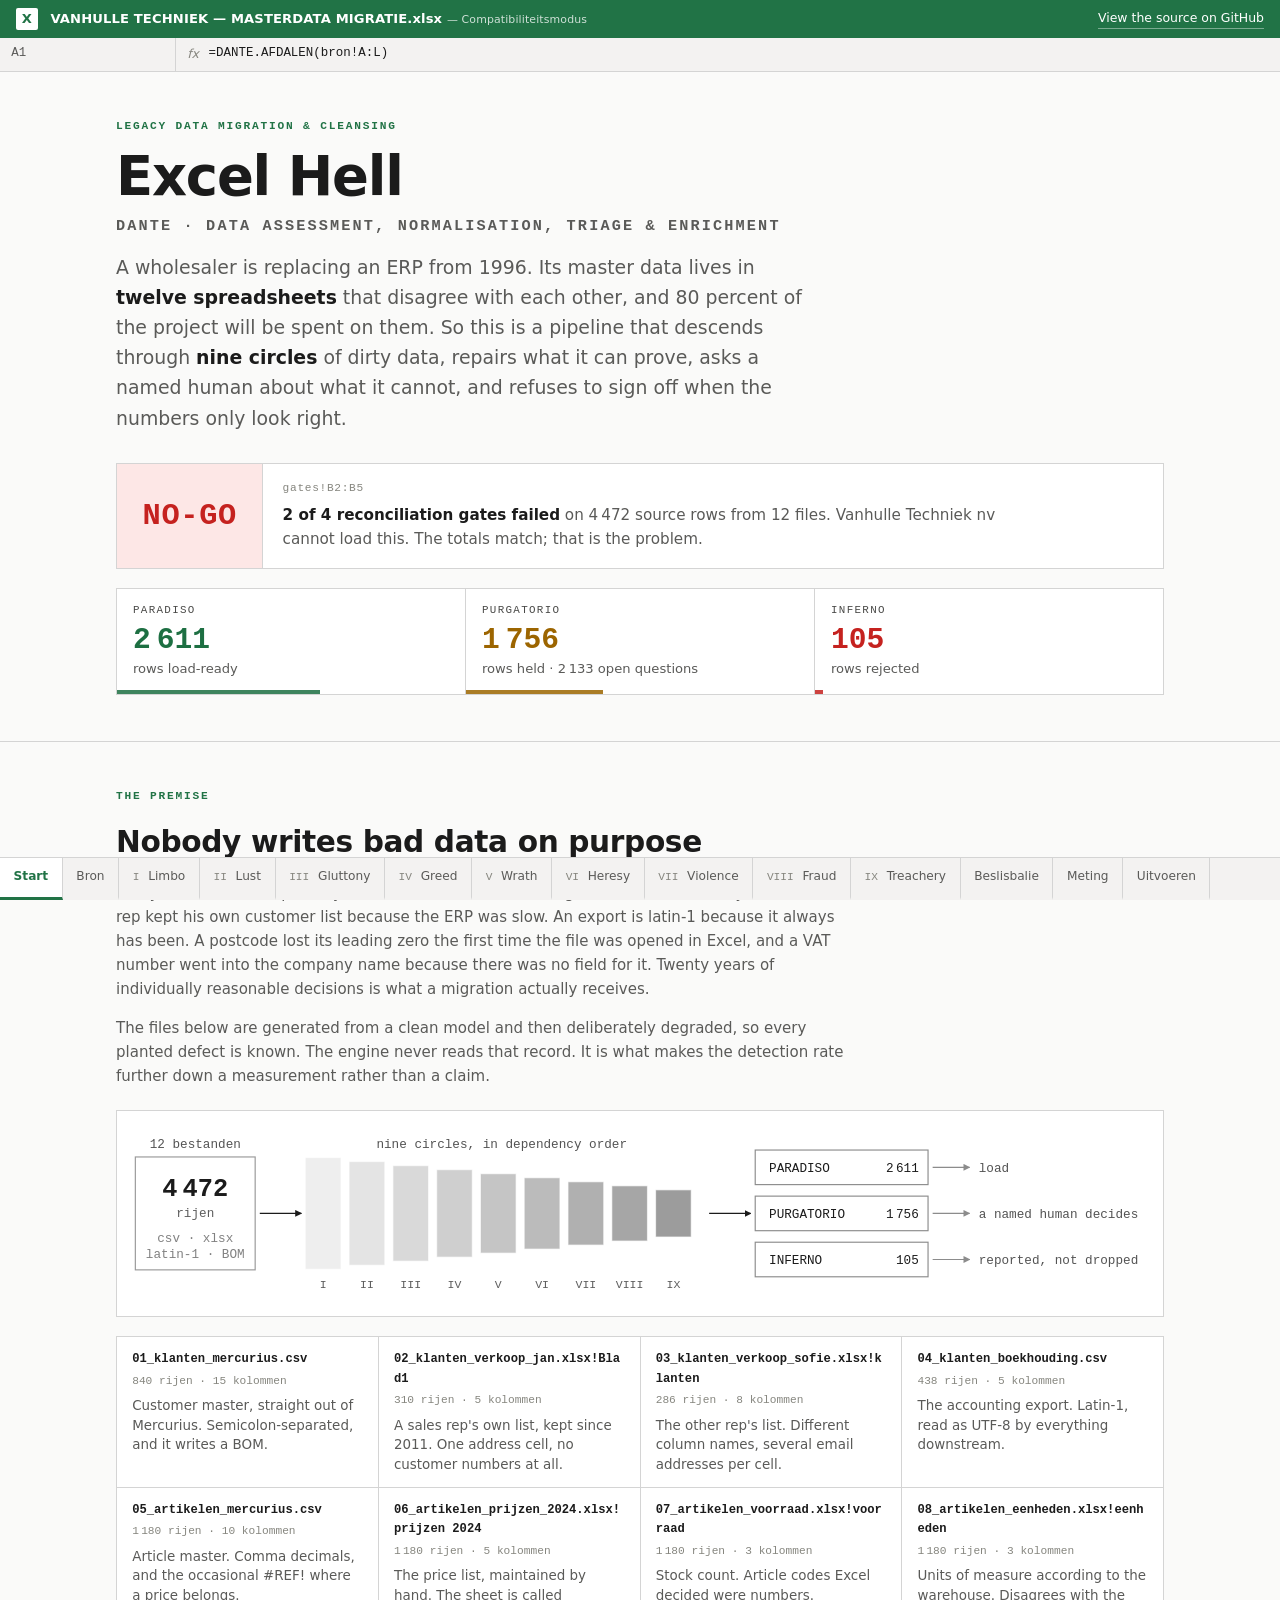
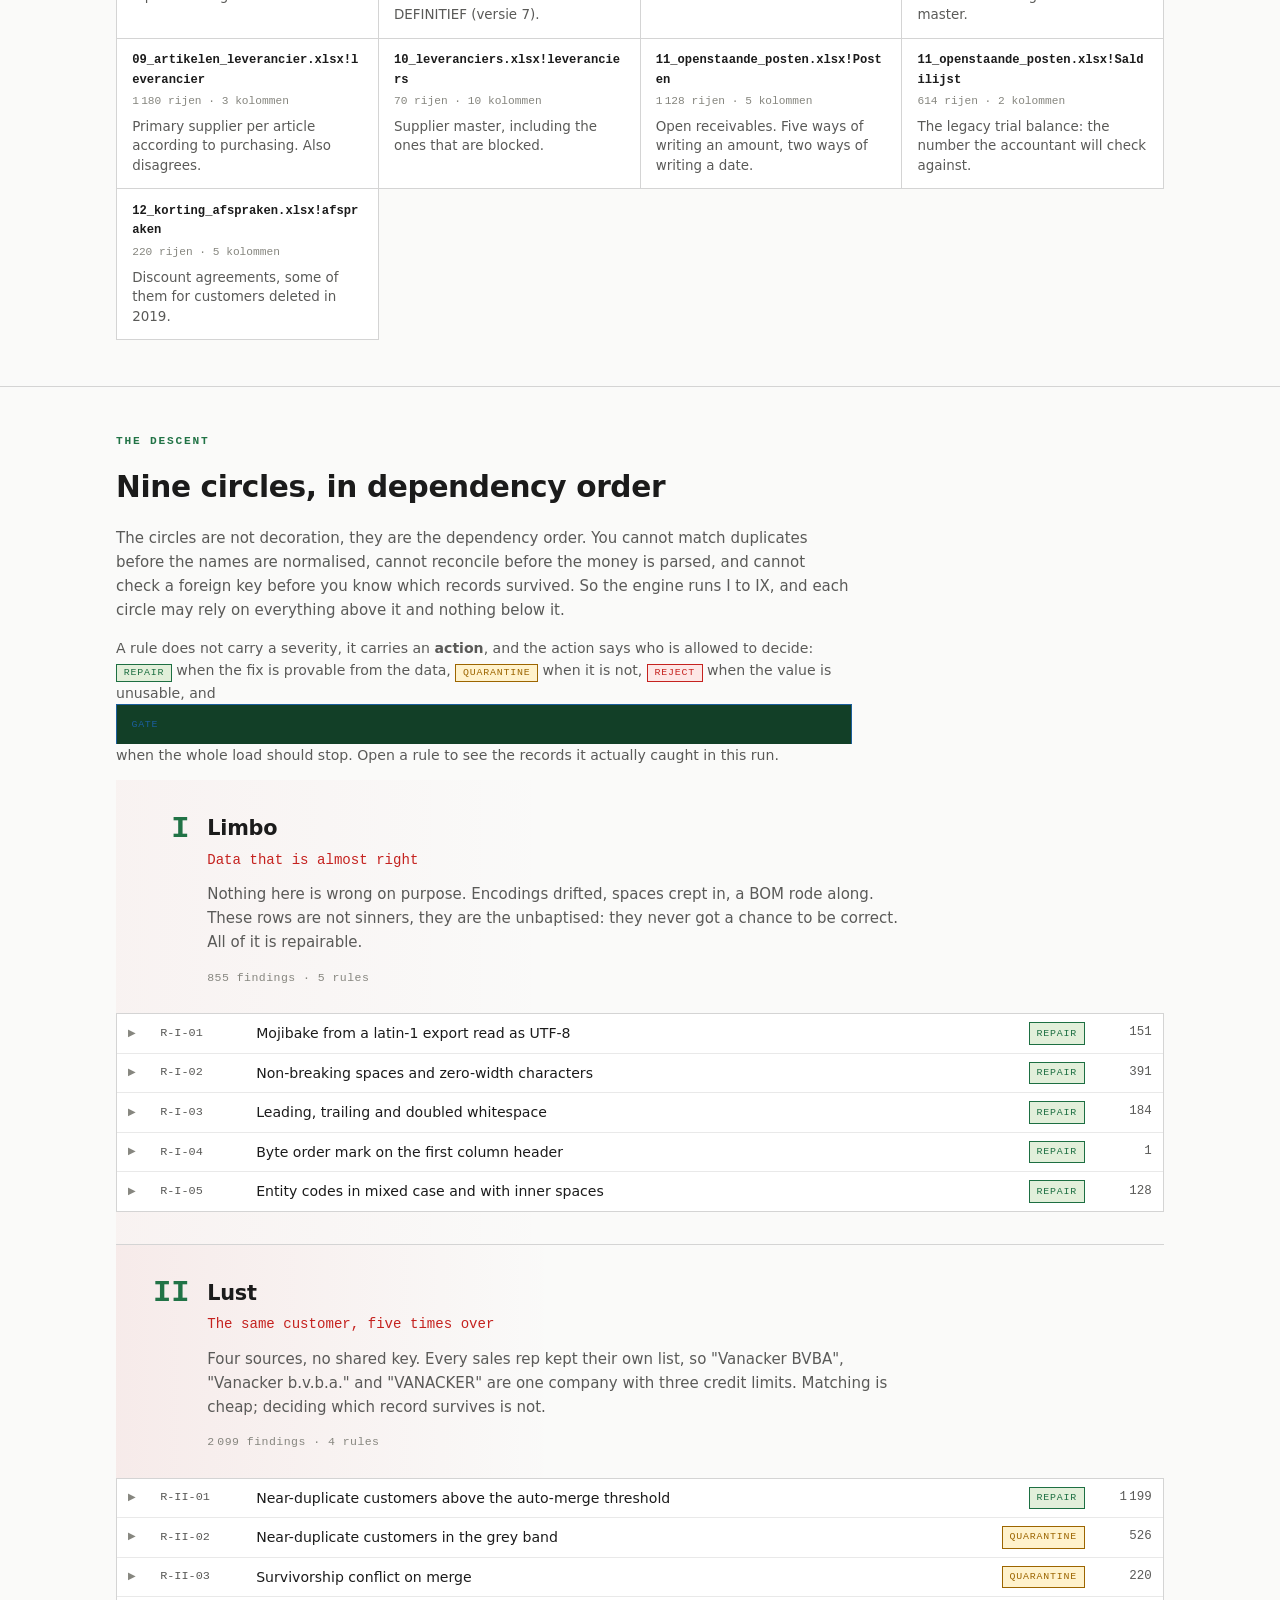
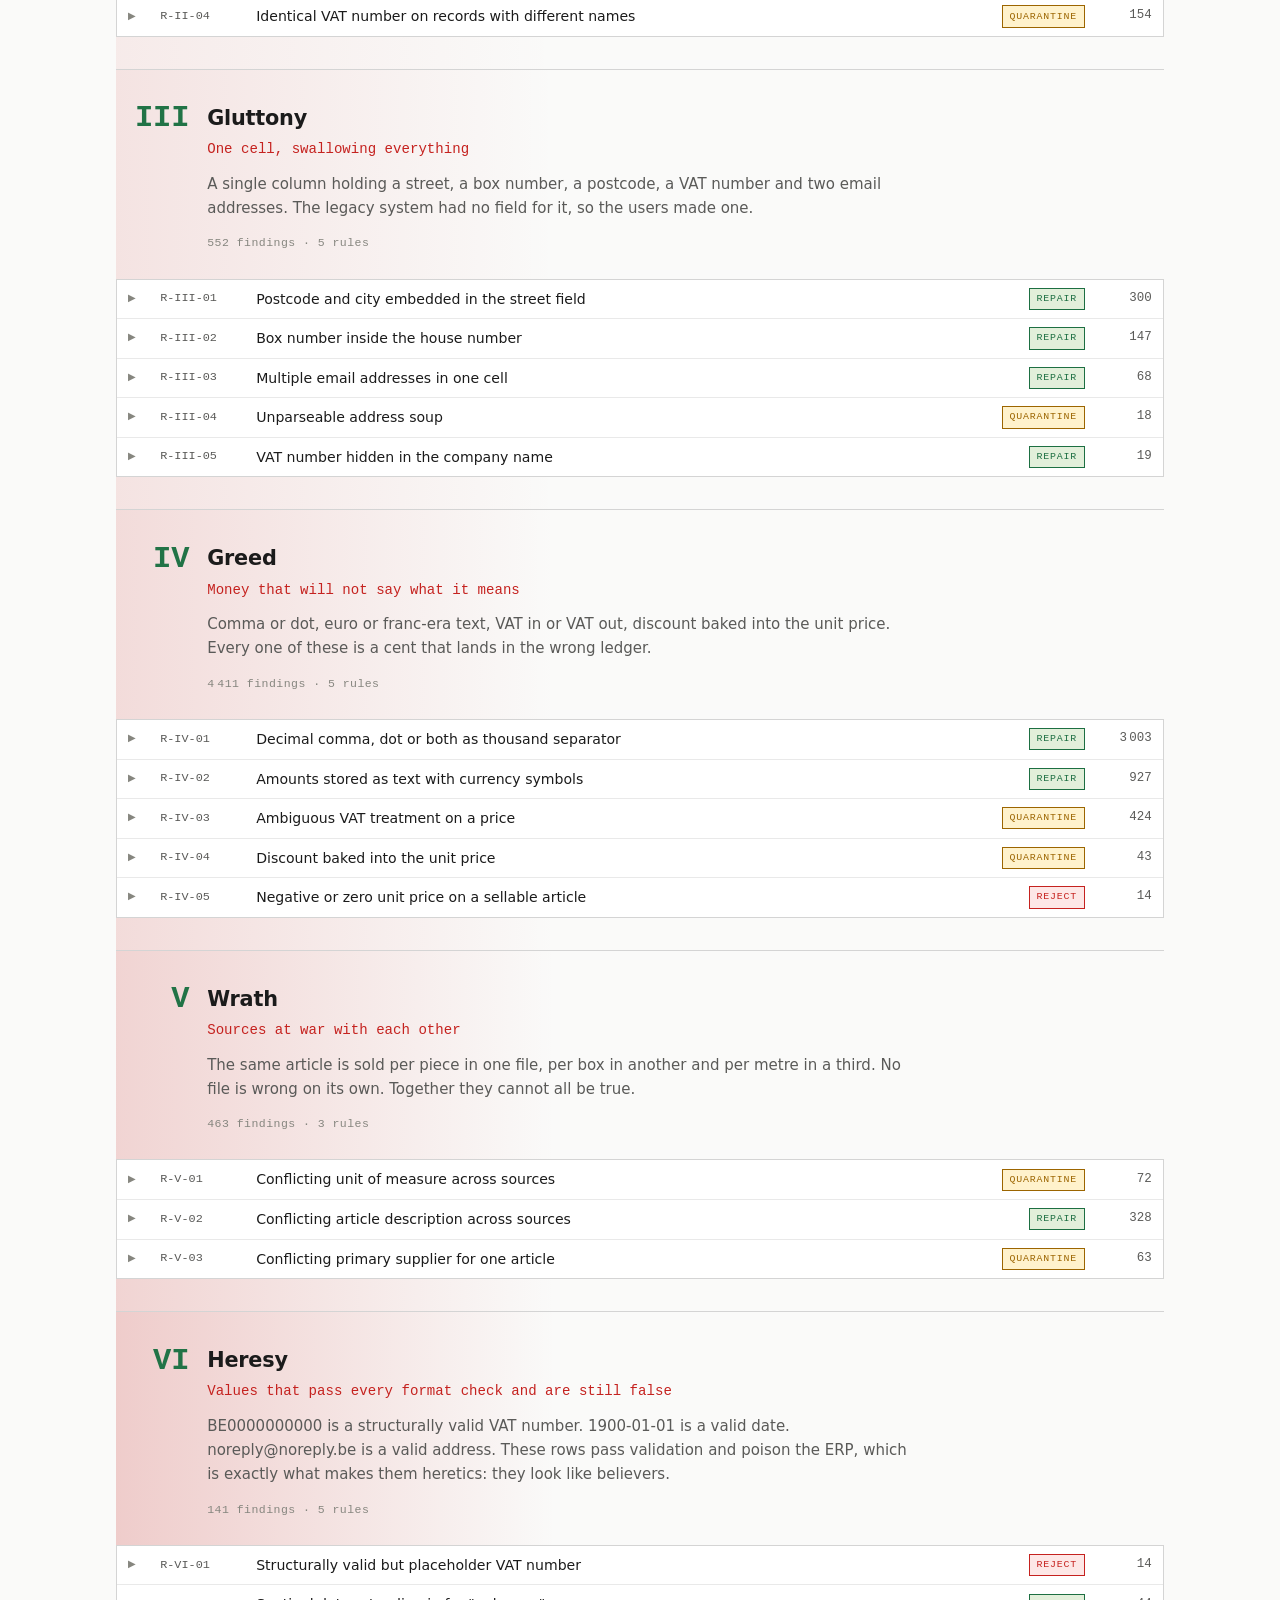
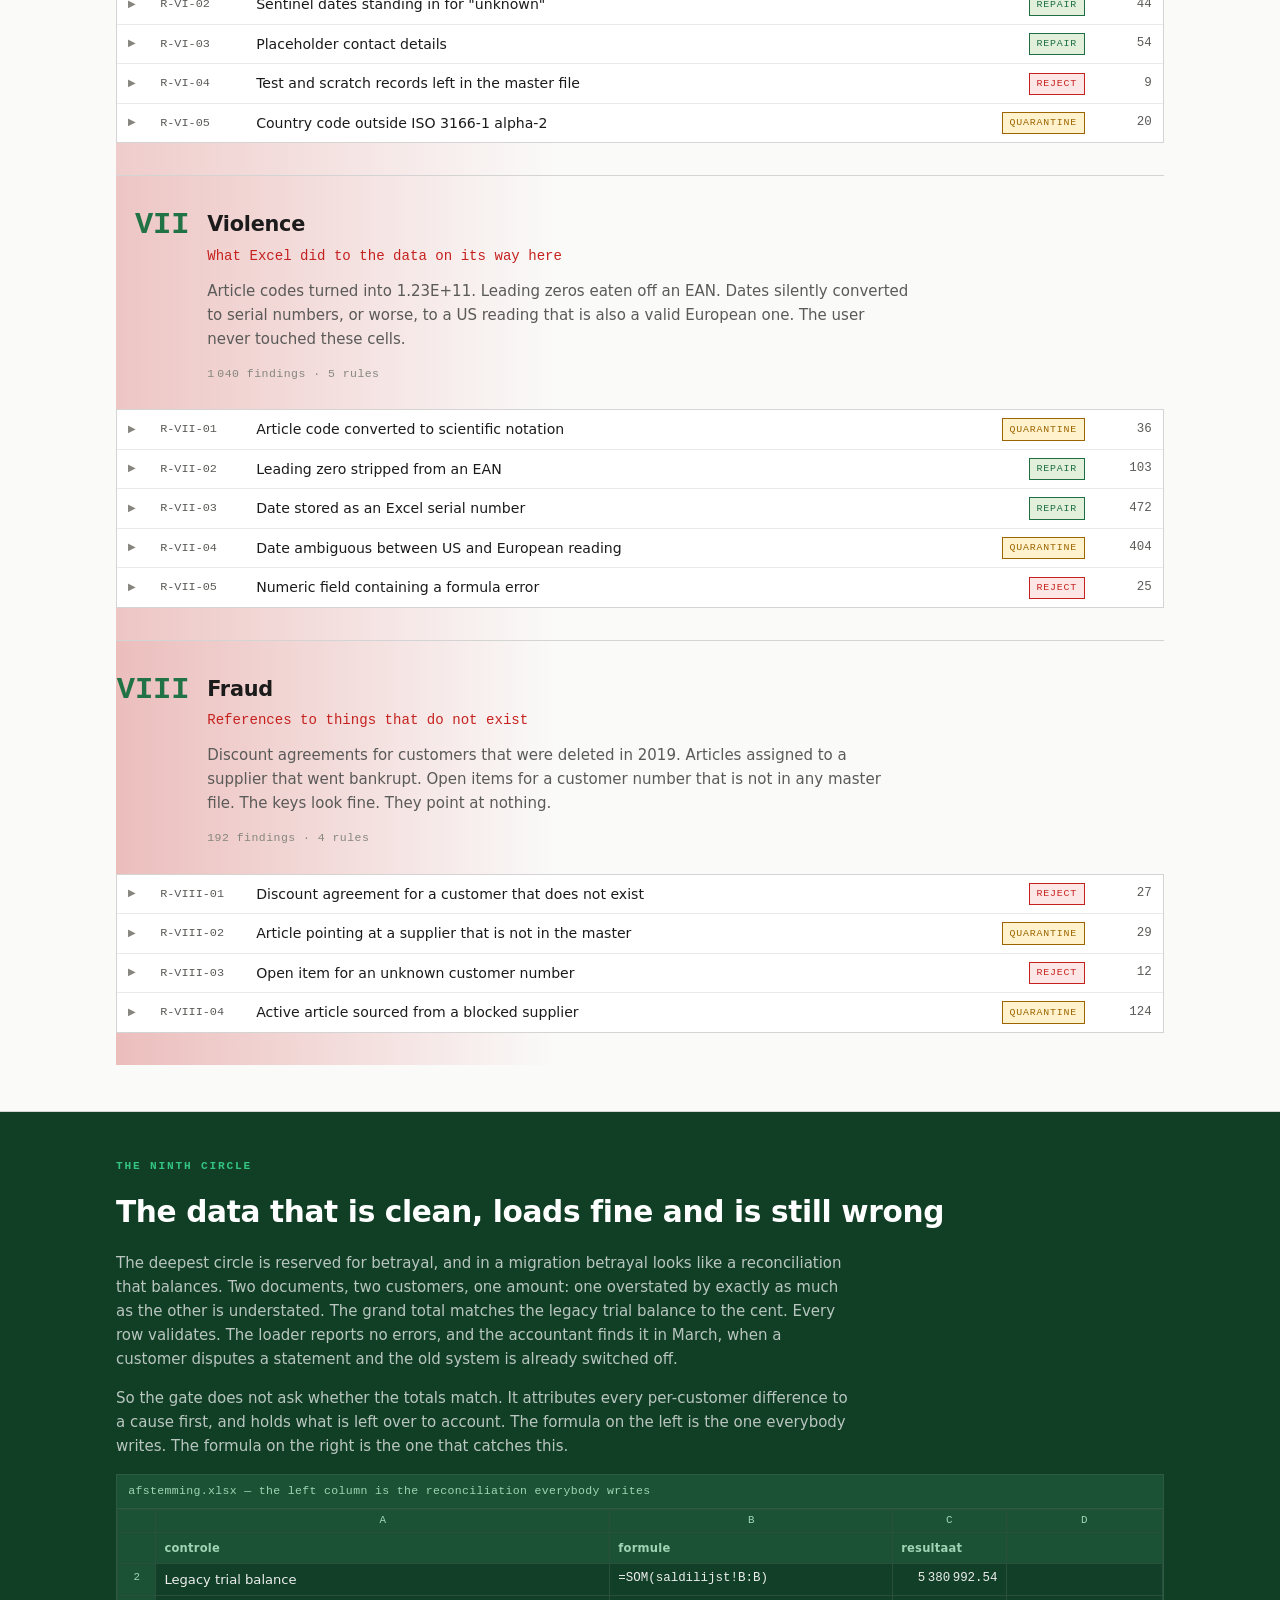
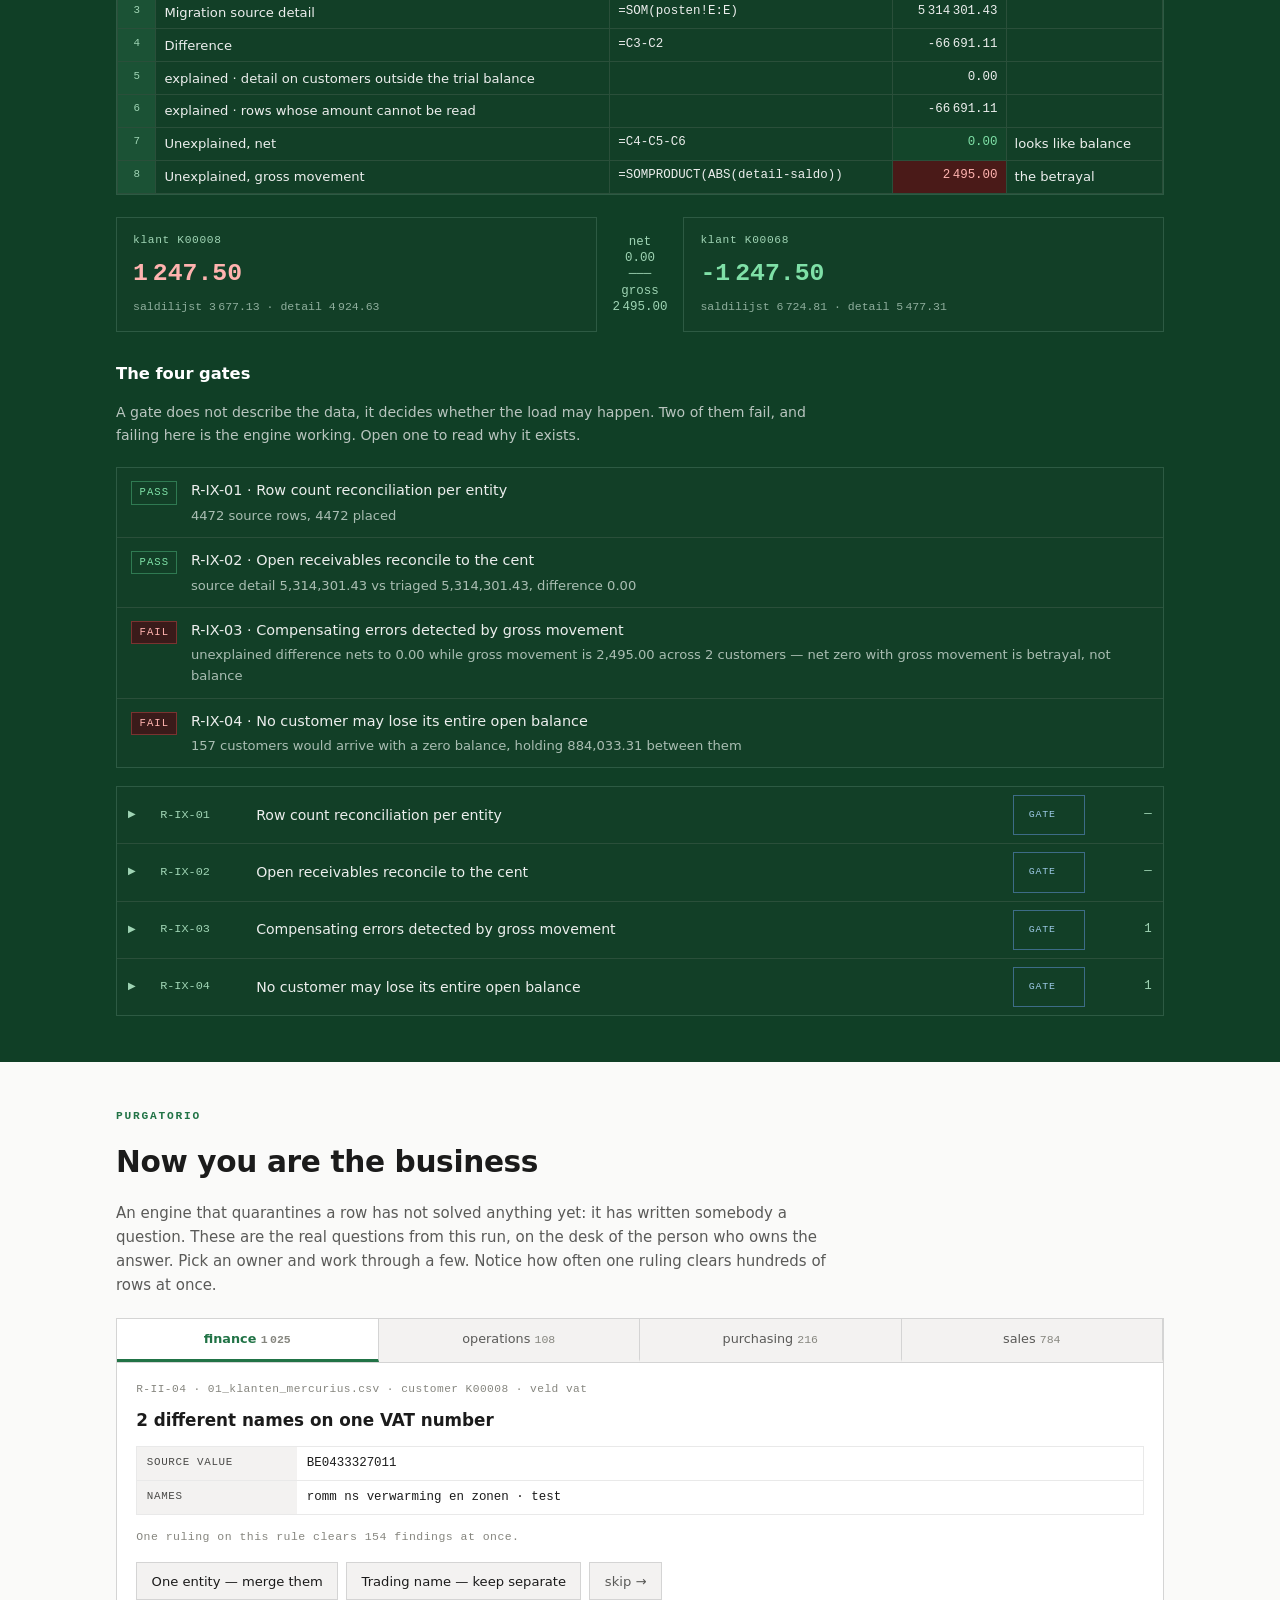
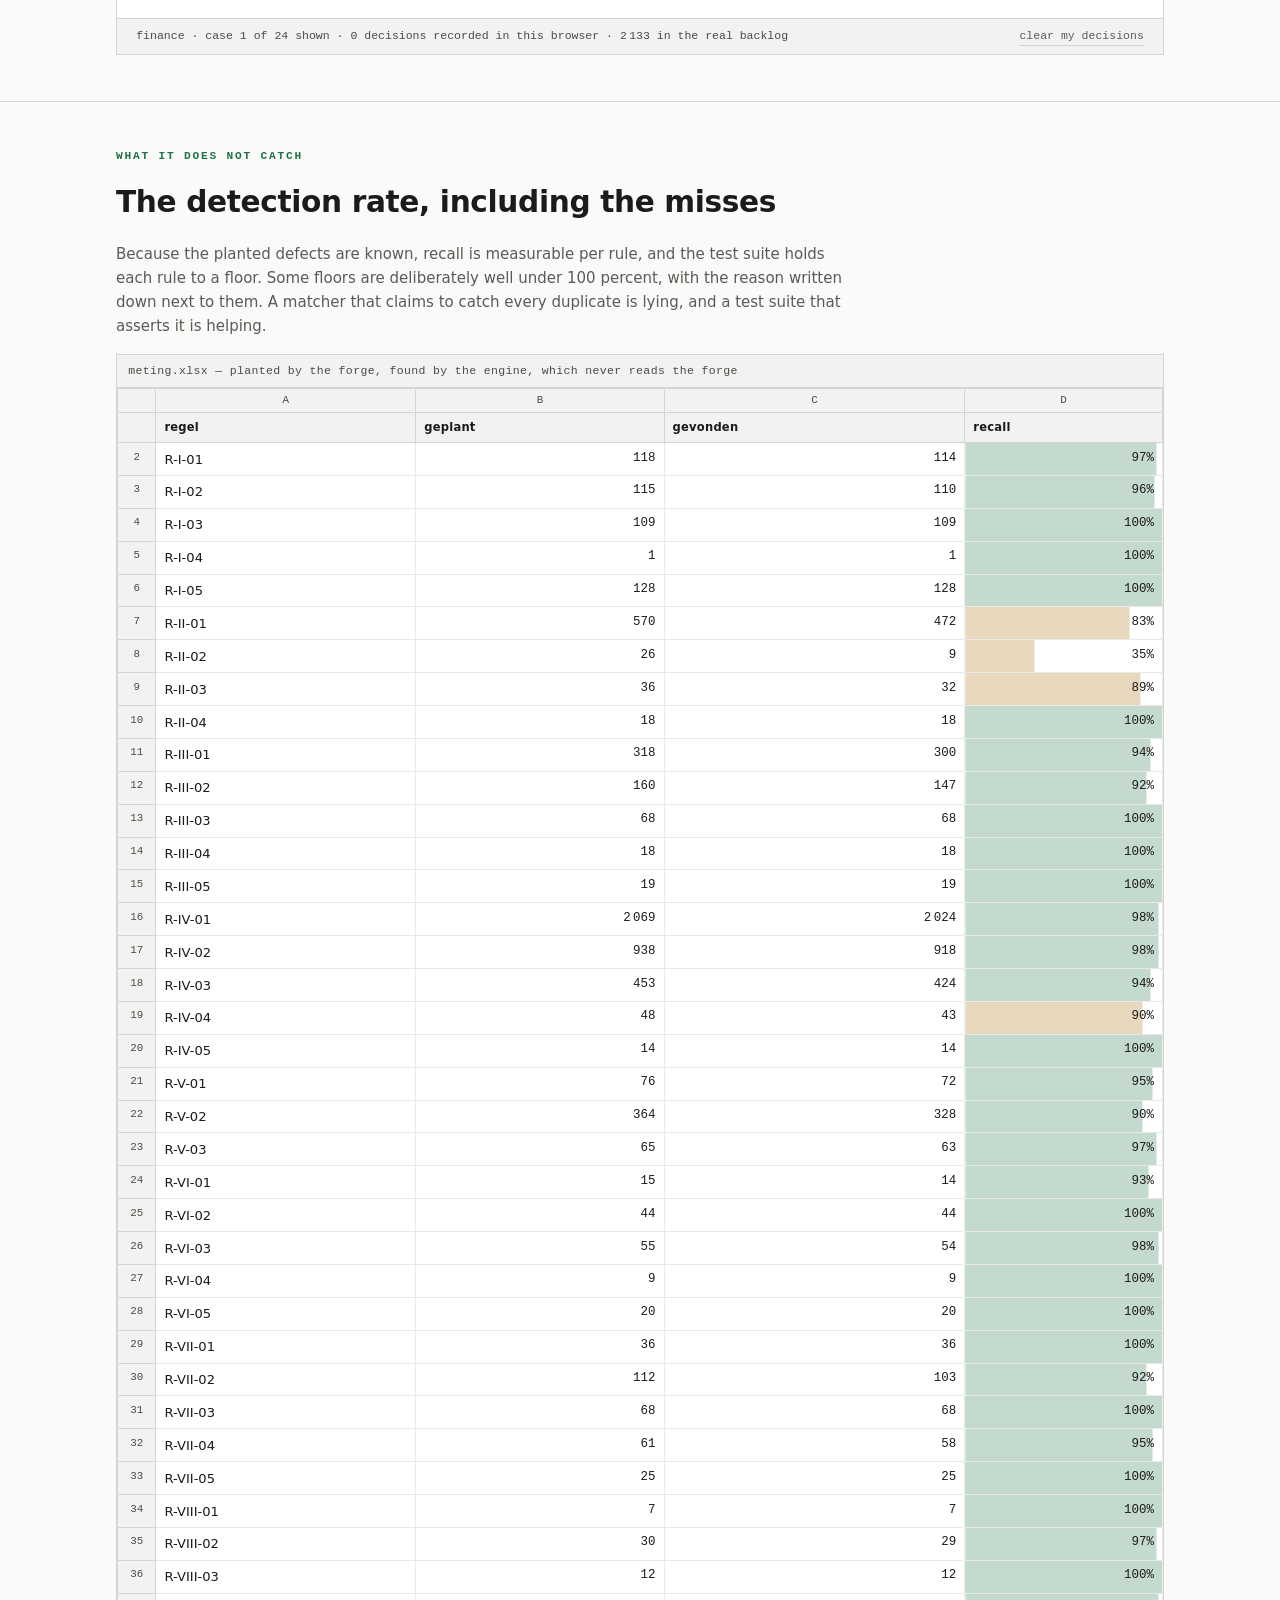
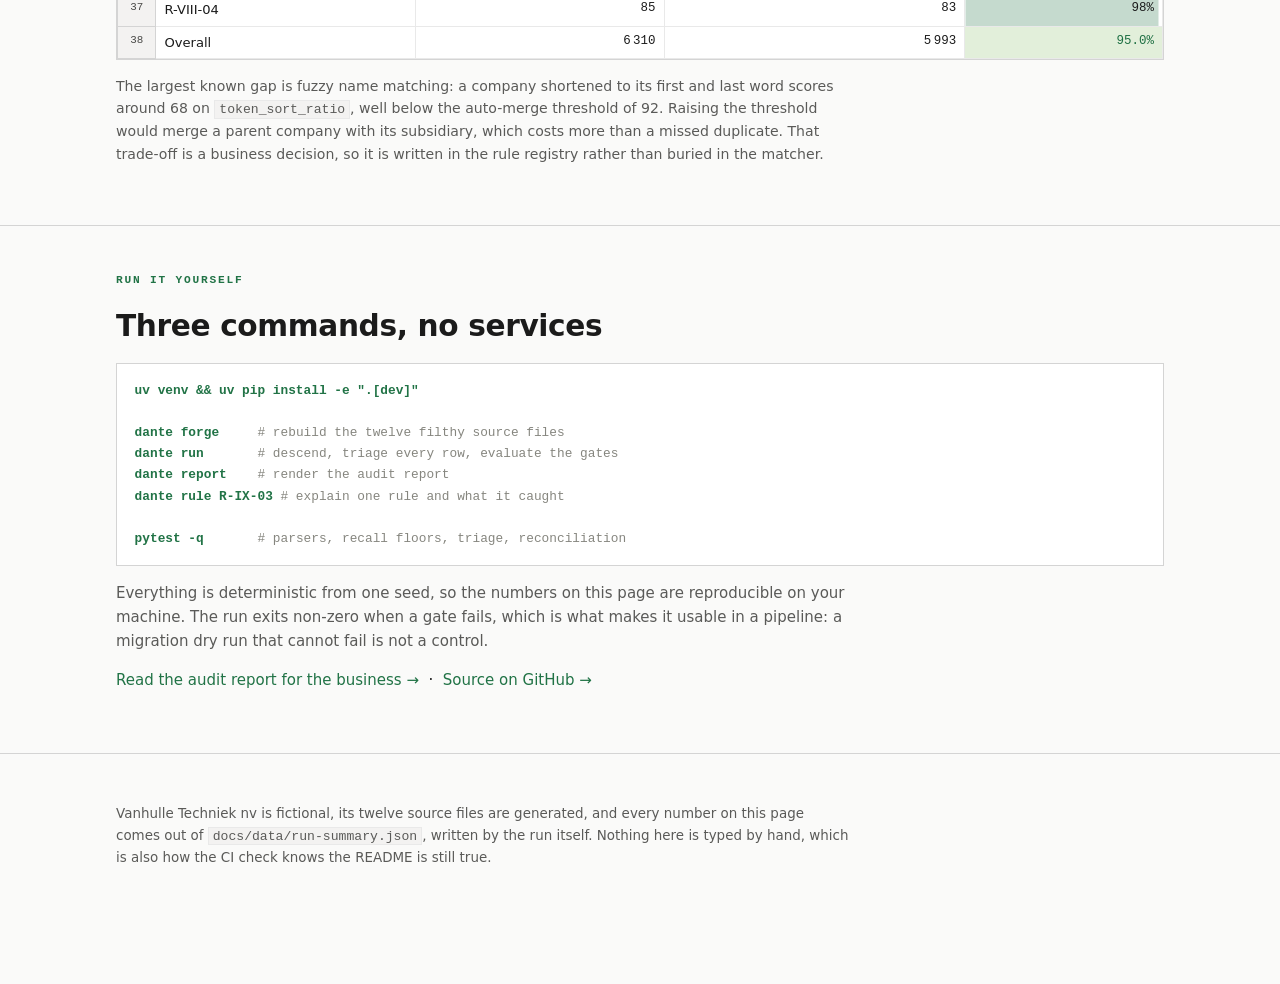
==== commit 7aaea4c4: "Audit pass: say only what is true, and check the parts that said it Going looking for problems rathe" ====
--- a/docs/index.html
+++ b/docs/index.html
@@ -15,8 +15,9 @@
 <meta property="og:url" content="https://phlppgdfry.github.io/excel-hell/">
 <meta property="og:image"
       content="https://phlppgdfry.github.io/excel-hell/assets/preview.png">
-<meta property="og:image:alt" content="A spreadsheet stamped NO-GO: 2613 rows
- load-ready, 1753 held for a decision, 106 rejected.">
+<meta property="og:image:alt" content="A spreadsheet in Excel's chrome, stamped
+ NO-GO, over three counters: rows load-ready, rows held for a decision, rows
+ rejected.">
 <meta name="twitter:card" content="summary_large_image">
 <link rel="stylesheet" href="assets/site.css">
 <link rel="icon" href="data:image/svg+xml,<svg xmlns='http://www.w3.org/2000/svg' viewBox='0 0 16 16'><rect width='16' height='16' rx='2' fill='%23217346'/><text x='8' y='12' font-size='11' font-family='sans-serif' font-weight='bold' fill='white' text-anchor='middle'>X</text></svg>">
@@ -34,13 +35,13 @@
   </div>
   <div class="formulabar">
     <div class="namebox" id="namebox">A1</div>
-    <div class="fx"><b>fx</b><span id="fx">=DANTE.AFDALEN(bron!A1:L4472)</span></div>
+    <div class="fx"><b>fx</b><span id="fx">=DANTE.AFDALEN(bron!A:L)</span></div>
   </div>
 </div>
 
 <!-- ── start ──────────────────────────────────────────────────────── -->
 <section id="start" data-tab="Start" data-cell="A1"
-         data-fx="=DANTE.AFDALEN(bron!A1:L4472)">
+         data-fx="=DANTE.AFDALEN(bron!A:L)">
   <div class="wrap">
     <p class="kicker">Legacy data migration &amp; cleansing</p>
     <h1>Excel Hell
@@ -57,6 +58,9 @@
       <div class="body">
         <div class="cellref">gates!B2:B5</div>
         <p id="verdict-text">Loading the run…</p>
+        <noscript><p>This page is rendered from <code>data/run-summary.json</code>,
+          which the pipeline writes, so it needs JavaScript. The same numbers are in
+          the <a href="audit-report.html">audit report</a>, which does not.</p></noscript>
       </div>
     </div>
 
@@ -107,7 +111,7 @@
                   stroke-width="1" opacity=".45"/>
             <text x="54" y="18" text-anchor="middle" opacity=".75">12 bestanden</text>
             <text x="54" y="60" text-anchor="middle" font-size="22"
-                  font-weight="700">4&#8201;472</text>
+                  font-weight="700" id="dg-rows">&#8212;</text>
             <text x="54" y="78" text-anchor="middle" opacity=".7">rijen</text>
             <text x="54" y="100" text-anchor="middle" opacity=".55">csv · xlsx</text>
             <text x="54" y="114" text-anchor="middle" opacity=".55">latin-1 · BOM</text>
@@ -218,7 +222,8 @@
 
     <div class="desk">
       <div class="owners" id="owners" role="tablist" aria-label="Decision owner"></div>
-      <div class="case" id="case"></div>
+      <div class="case" id="case" role="tabpanel" tabindex="0"
+           aria-live="polite" aria-label="Open question"></div>
       <div class="statusbar">
         <span id="progress-text">—</span>
         <button id="reset" type="button">clear my decisions</button>
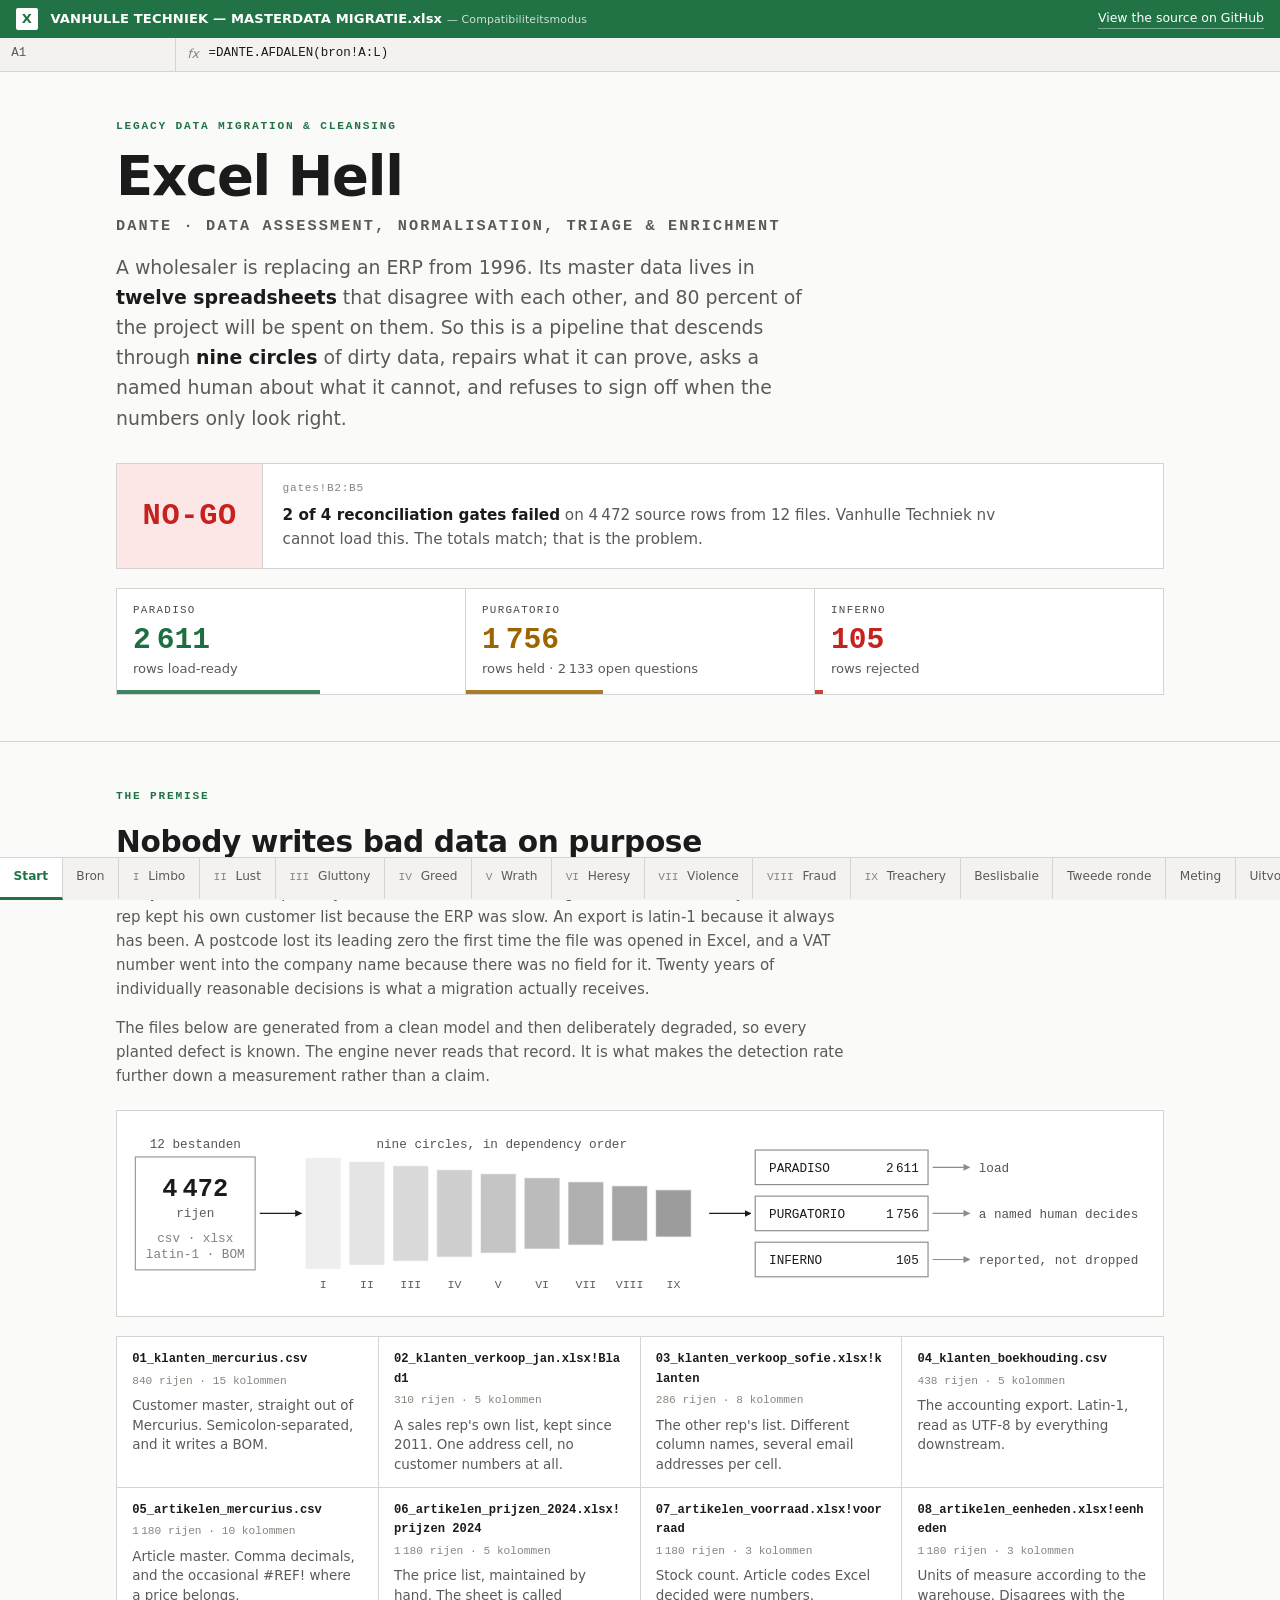
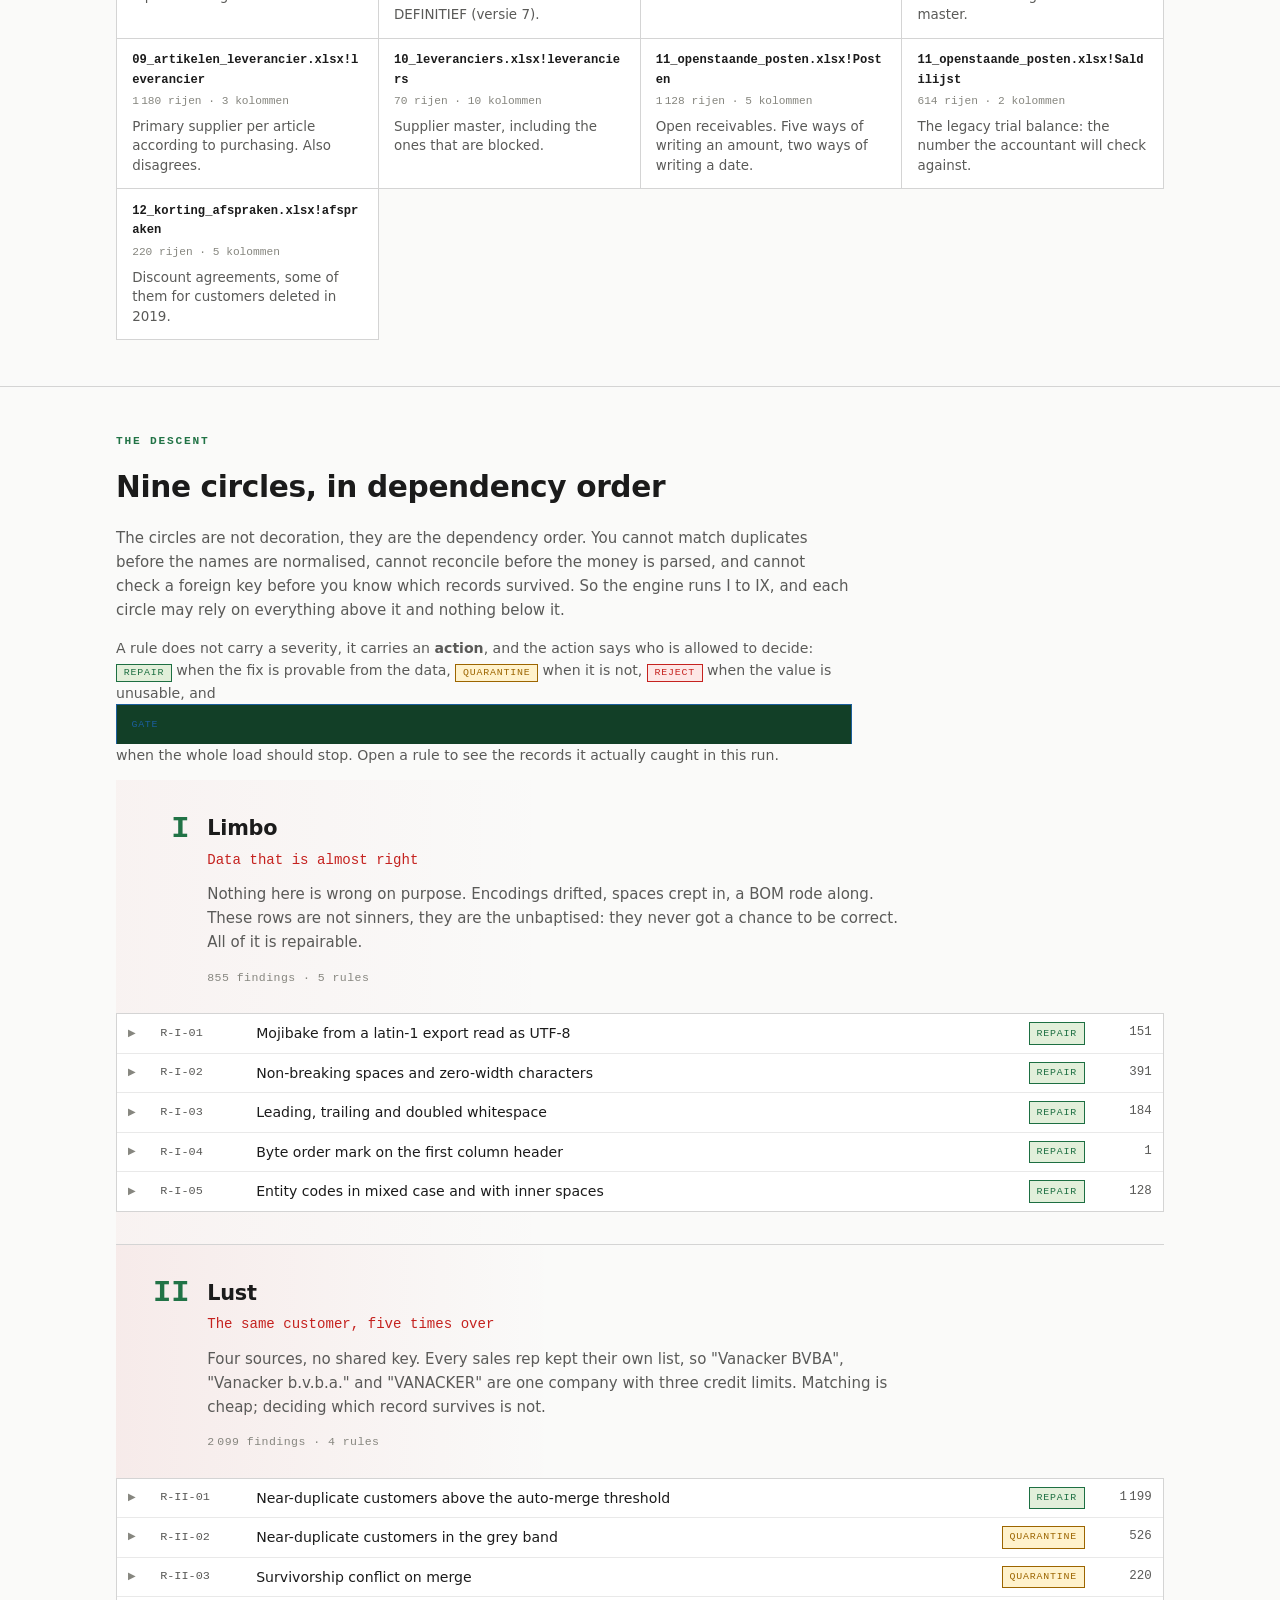
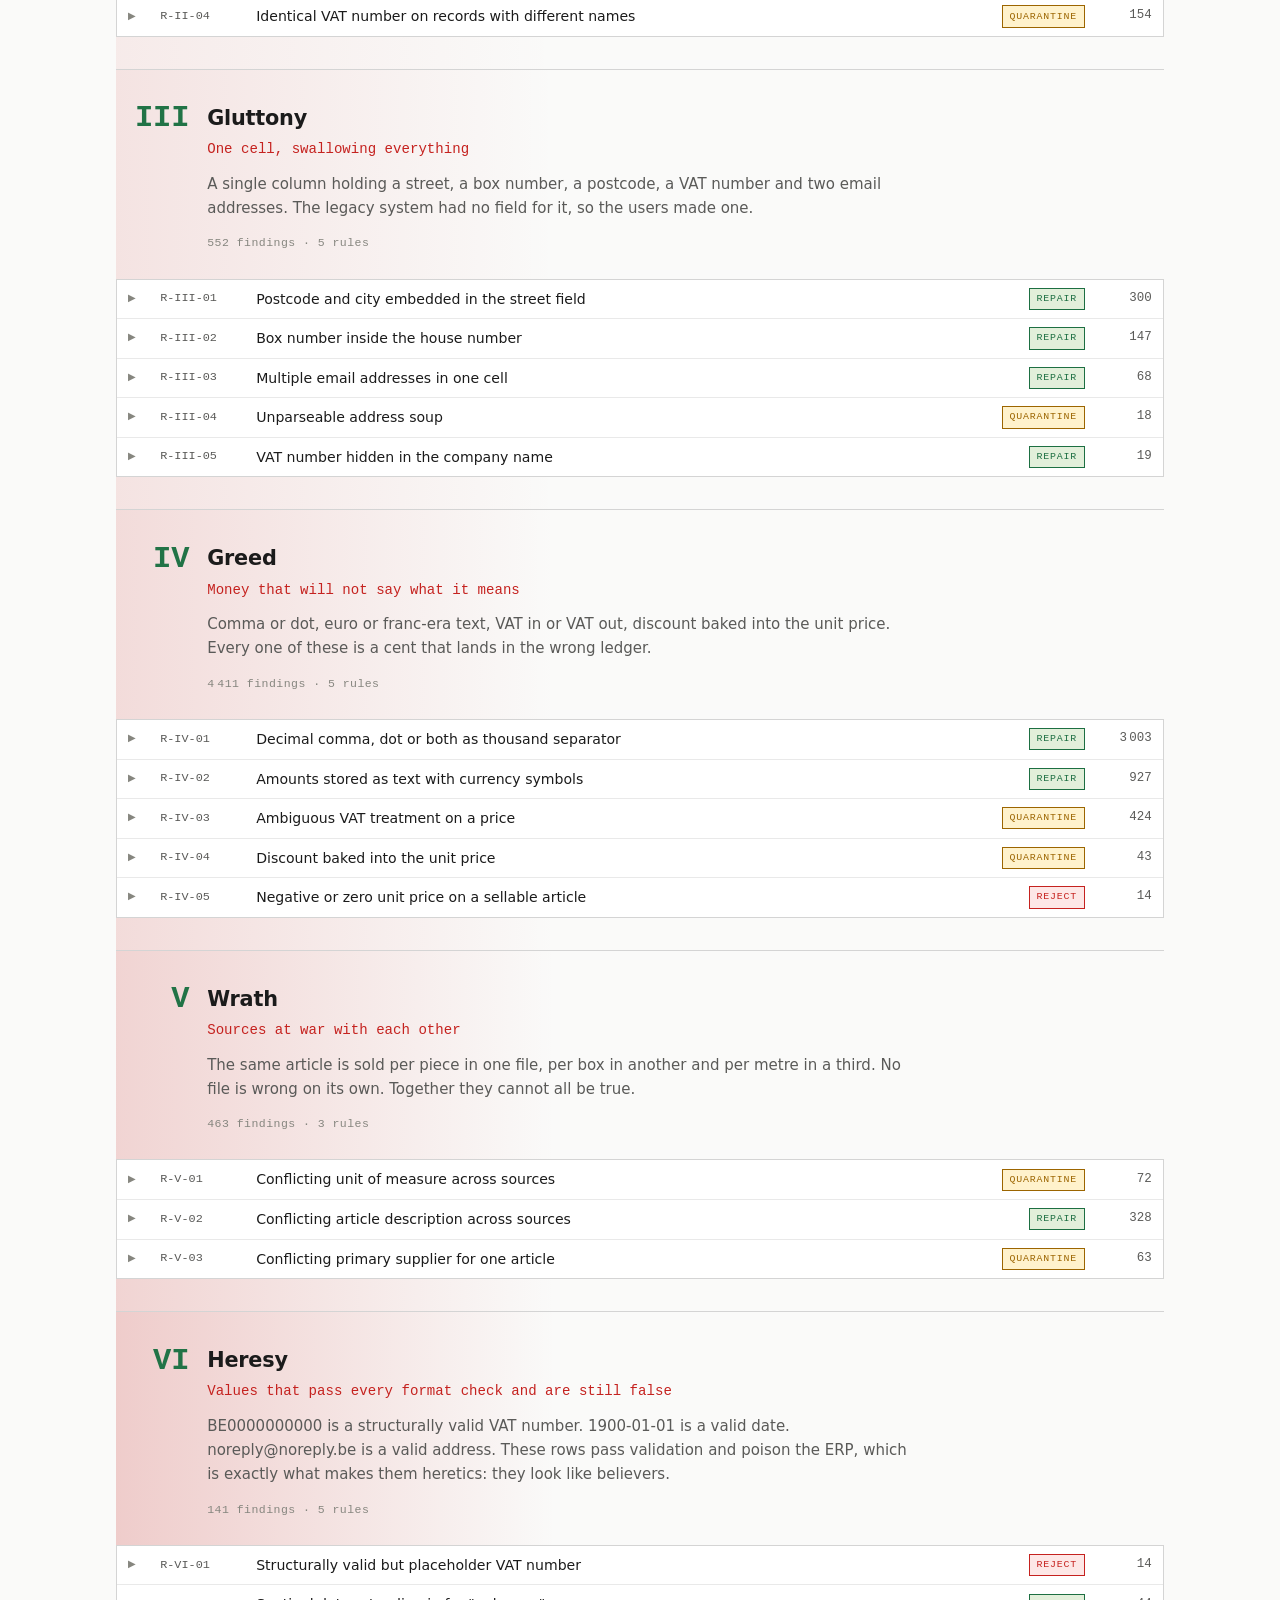
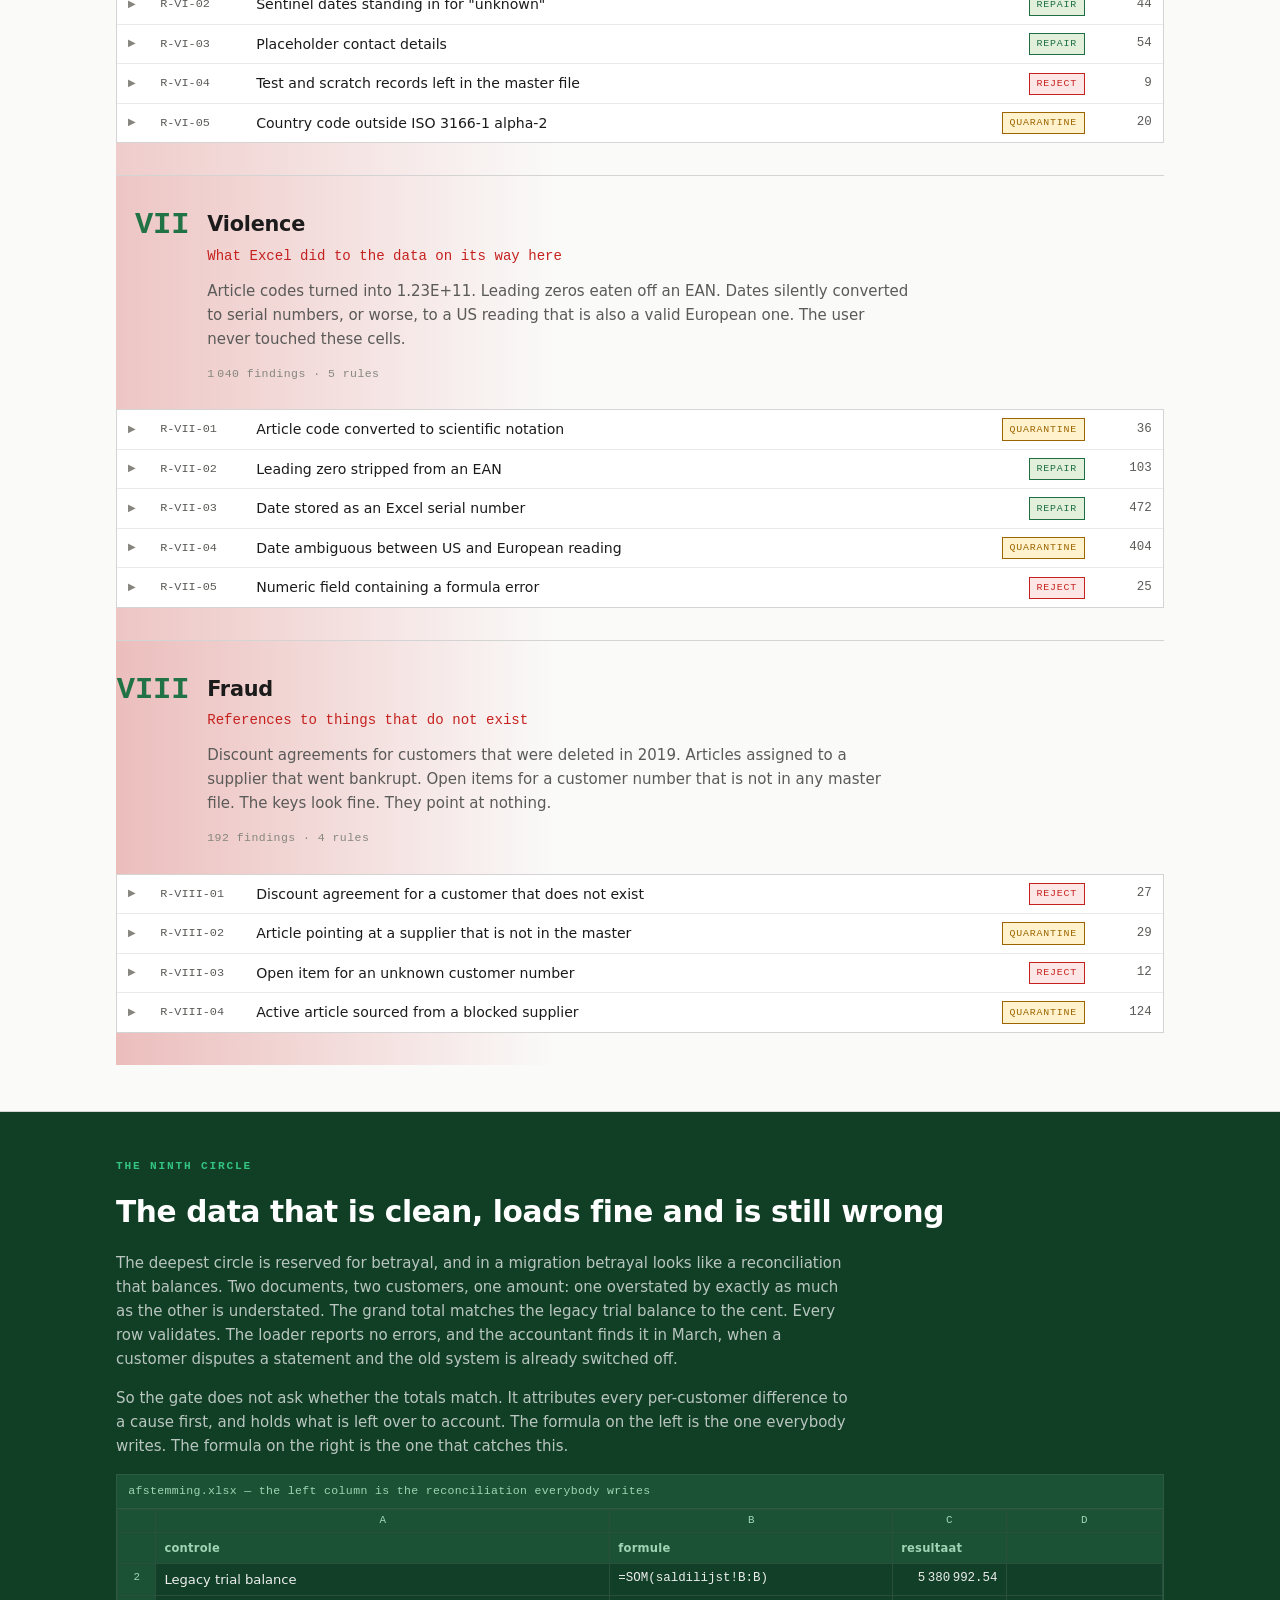
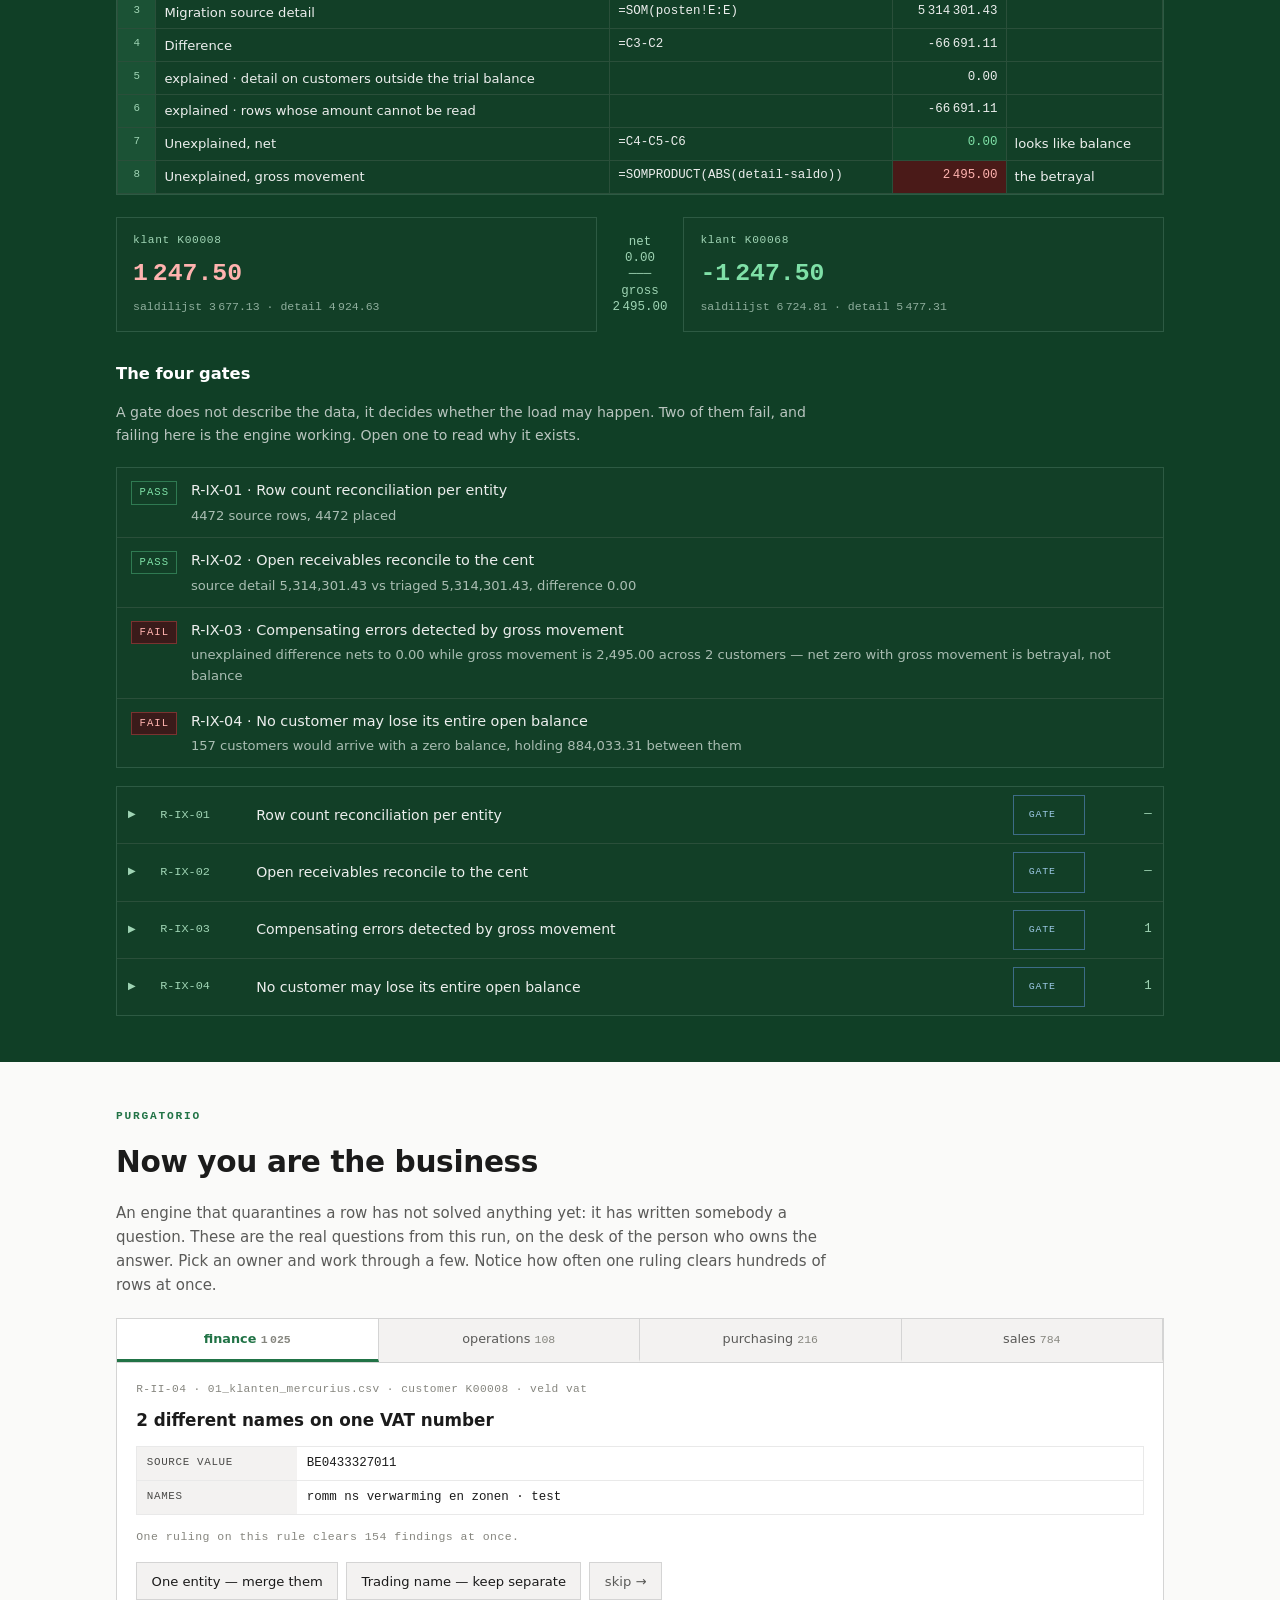
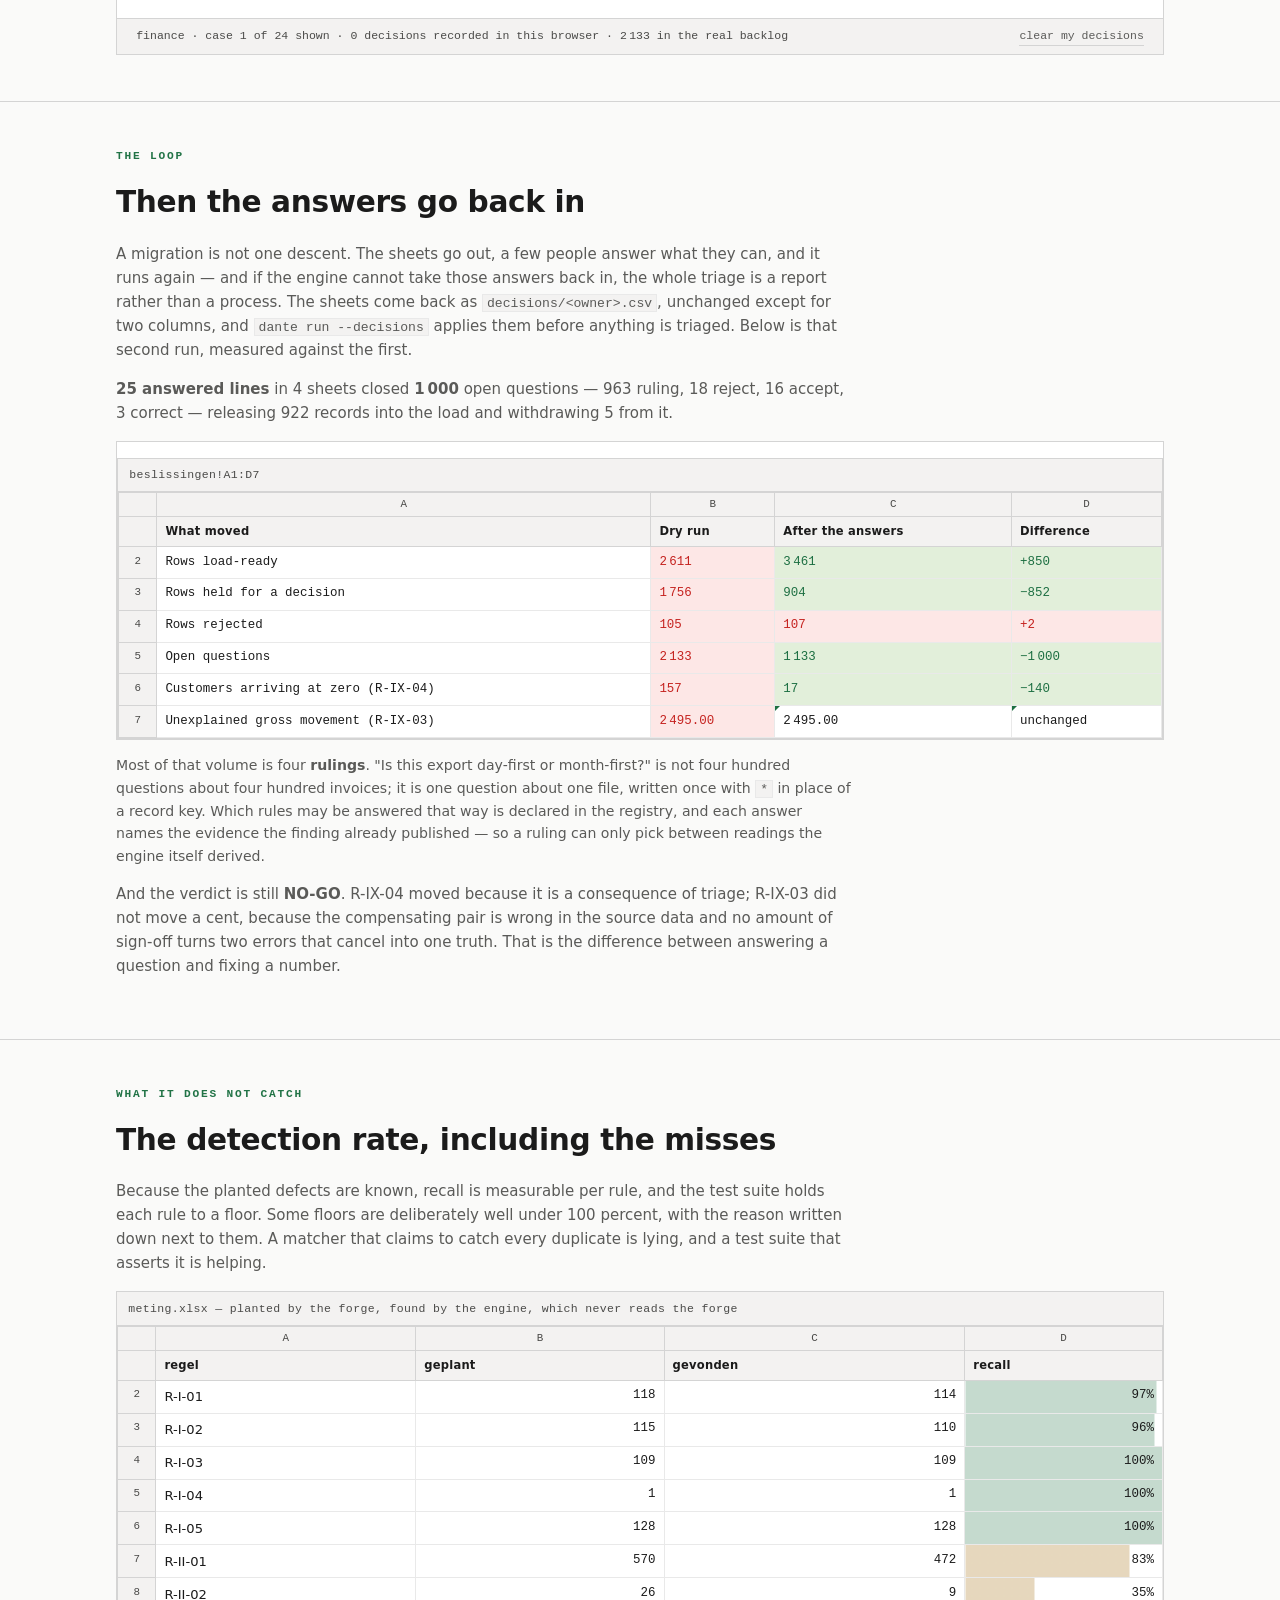
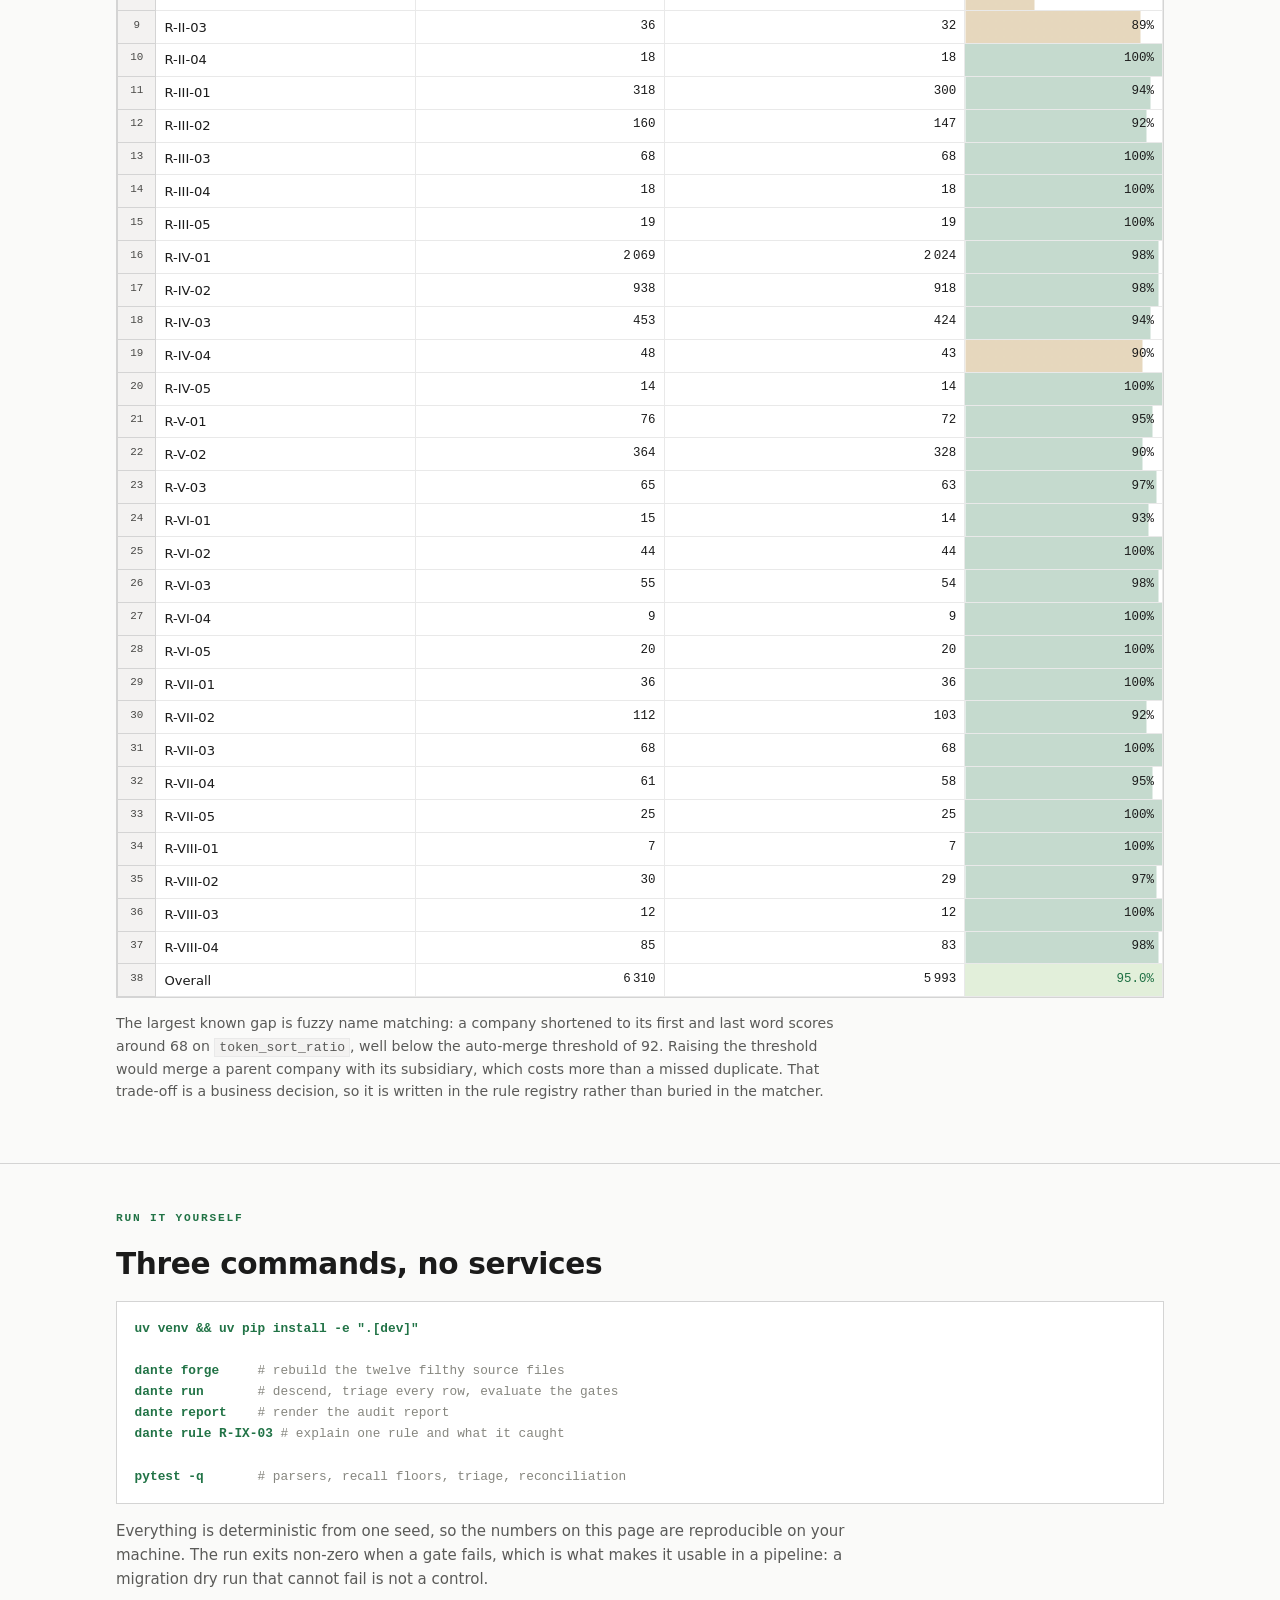
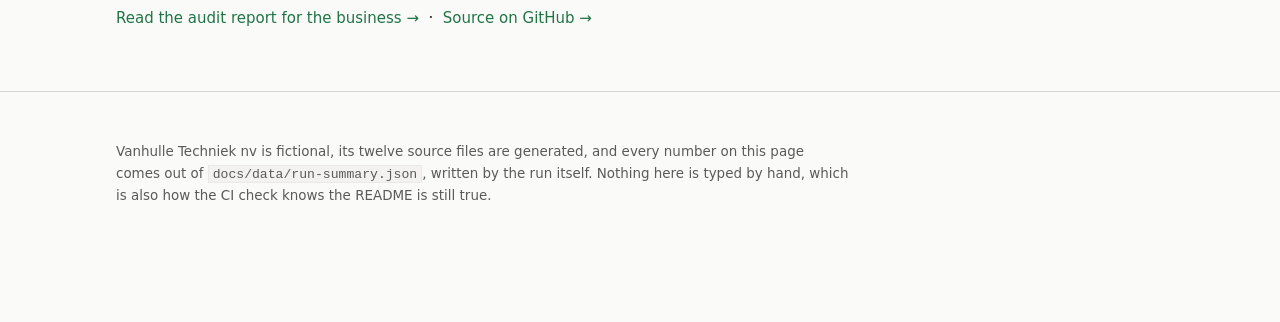
==== commit 726e59b8: "Close the loop: answers go back in, and the load has a target A cleansing pipeline that cannot take " ====
--- a/docs/index.html
+++ b/docs/index.html
@@ -232,6 +232,33 @@
   </div>
 </section>
 
+<!-- ── the second pass ────────────────────────────────────────────── -->
+<section id="tweede" data-tab="Tweede ronde" data-cell="beslissingen!A2"
+         data-fx="=DANTE.AFDALEN(bron!A:L;beslissingen!A:F)">
+  <div class="wrap">
+    <p class="kicker">The loop</p>
+    <h2>Then the answers go back in</h2>
+    <p class="muted">A migration is not one descent. The sheets go out, a few people
+      answer what they can, and it runs again — and if the engine cannot take those
+      answers back in, the whole triage is a report rather than a process. The sheets
+      come back as <code>decisions/&lt;owner&gt;.csv</code>, unchanged except for two
+      columns, and <code>dante run --decisions</code> applies them before anything is
+      triaged. Below is that second run, measured against the first.</p>
+
+    <p class="muted" id="loop-headline">—</p>
+    <div class="sheet" id="loop"></div>
+
+    <p class="muted small">Most of that volume is four <b>rulings</b>. "Is this export
+      day-first or month-first?" is not four hundred questions about four hundred
+      invoices; it is one question about one file, written once with <code>*</code> in
+      place of a record key. Which rules may be answered that way is declared in the
+      registry, and each answer names the evidence the finding already published — so a
+      ruling can only pick between readings the engine itself derived.</p>
+
+    <p class="muted" id="loop-betrayal">—</p>
+  </div>
+</section>
+
 <!-- ── measurement ────────────────────────────────────────────────── -->
 <section id="meting" data-tab="Meting" data-cell="meting!D2"
          data-fx="=AANTAL(gevonden)/AANTAL(geplant)">
